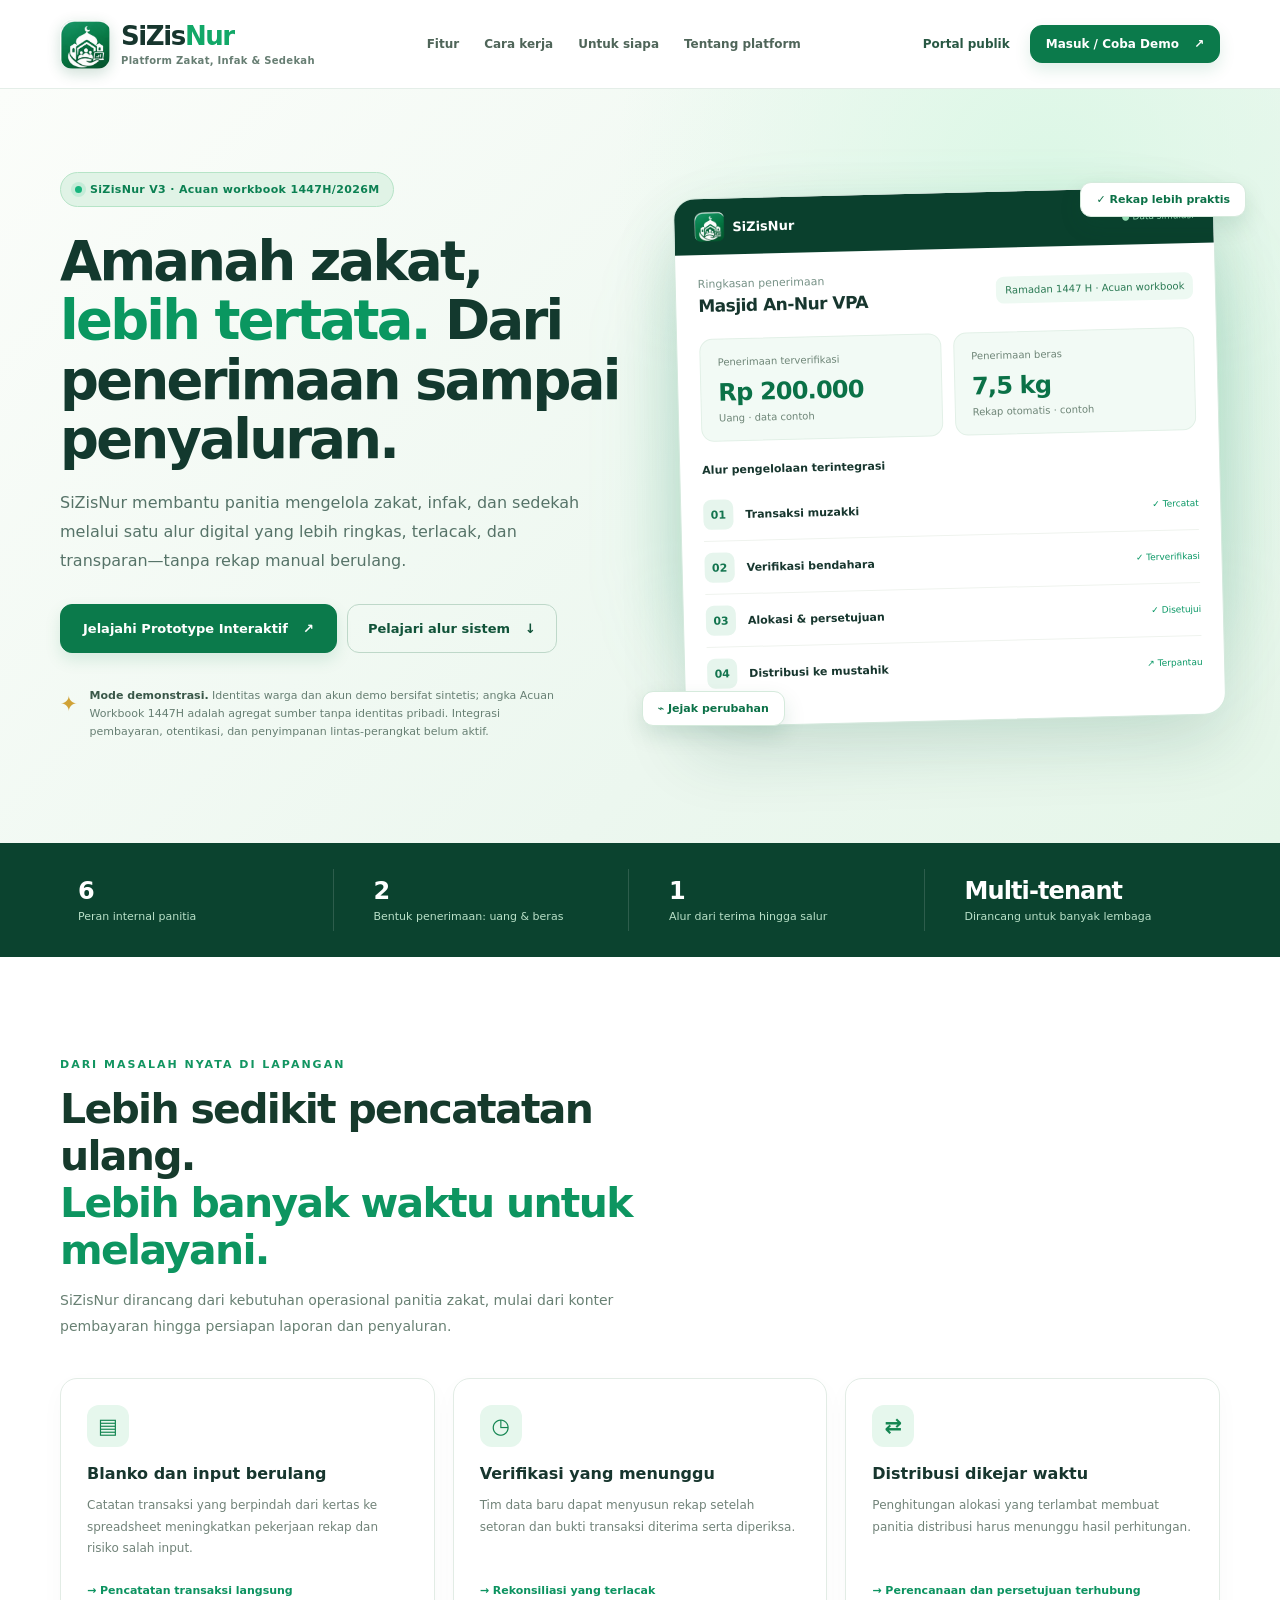
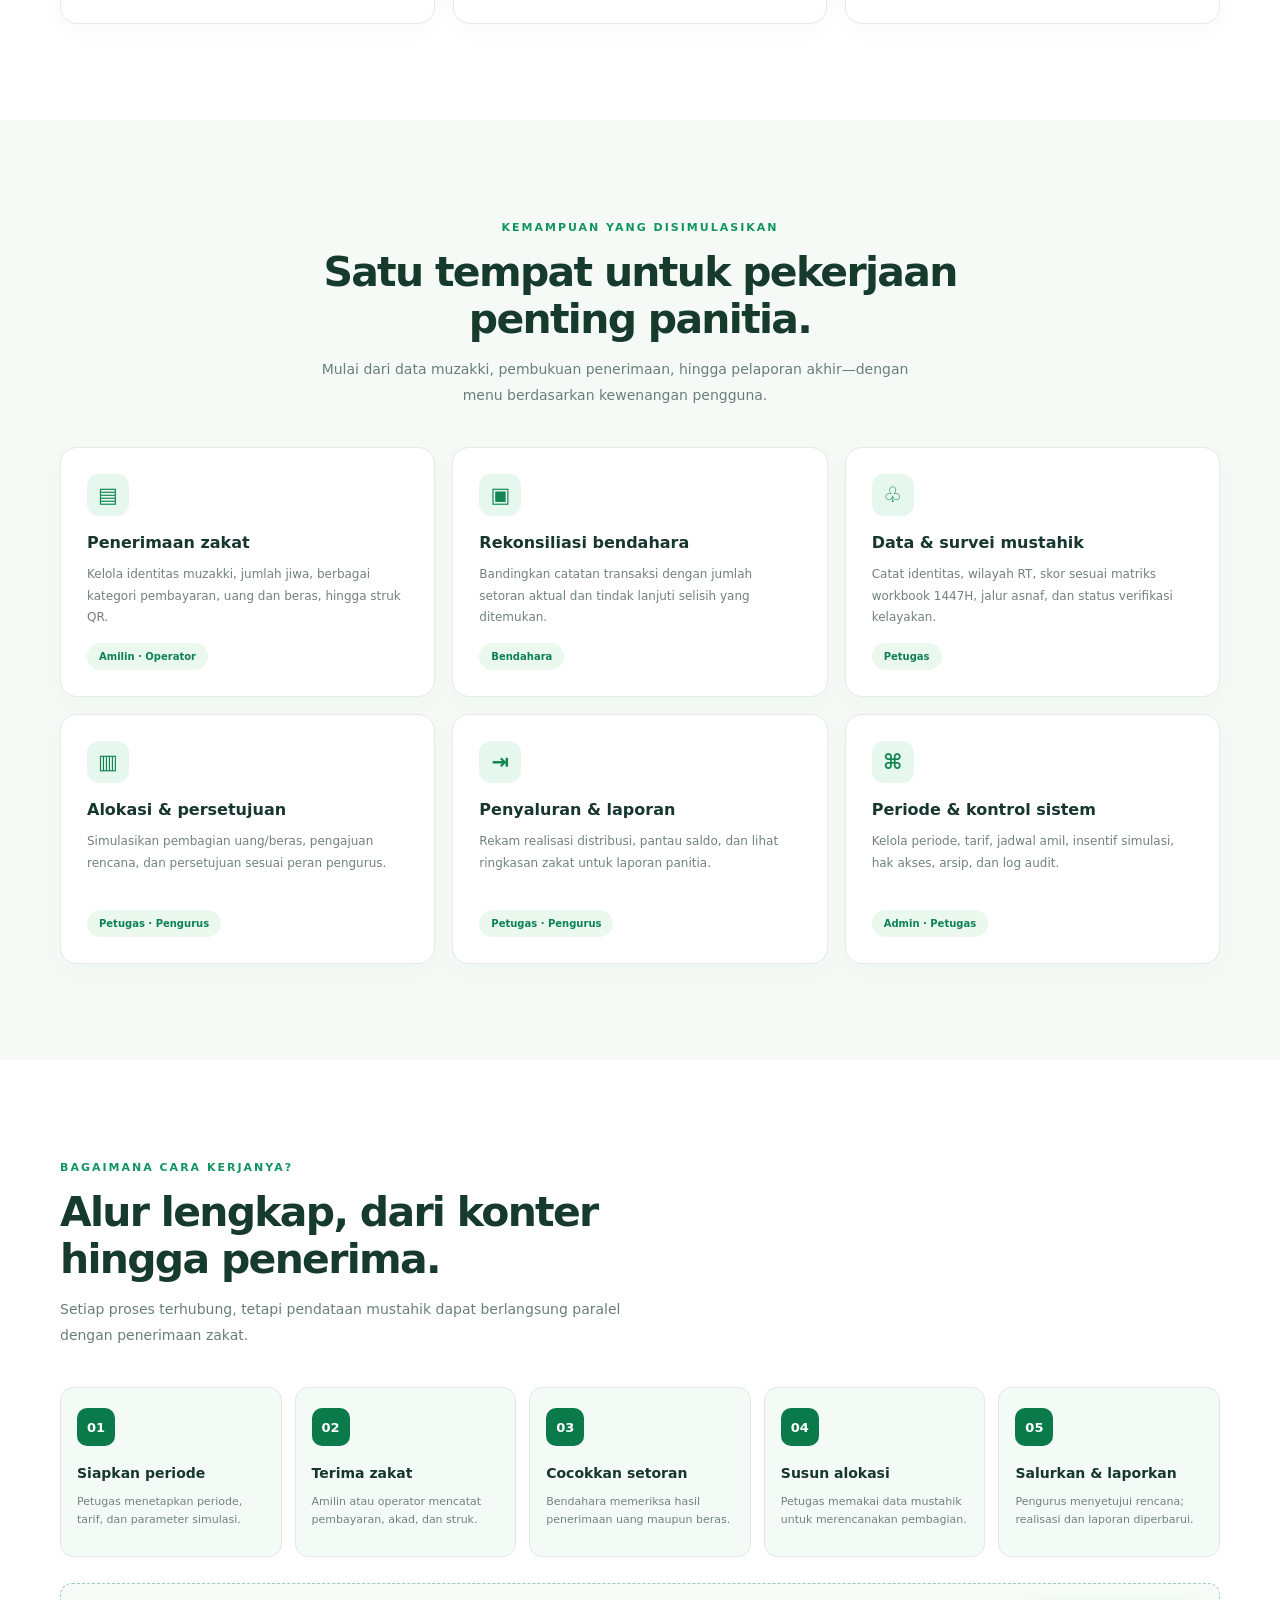
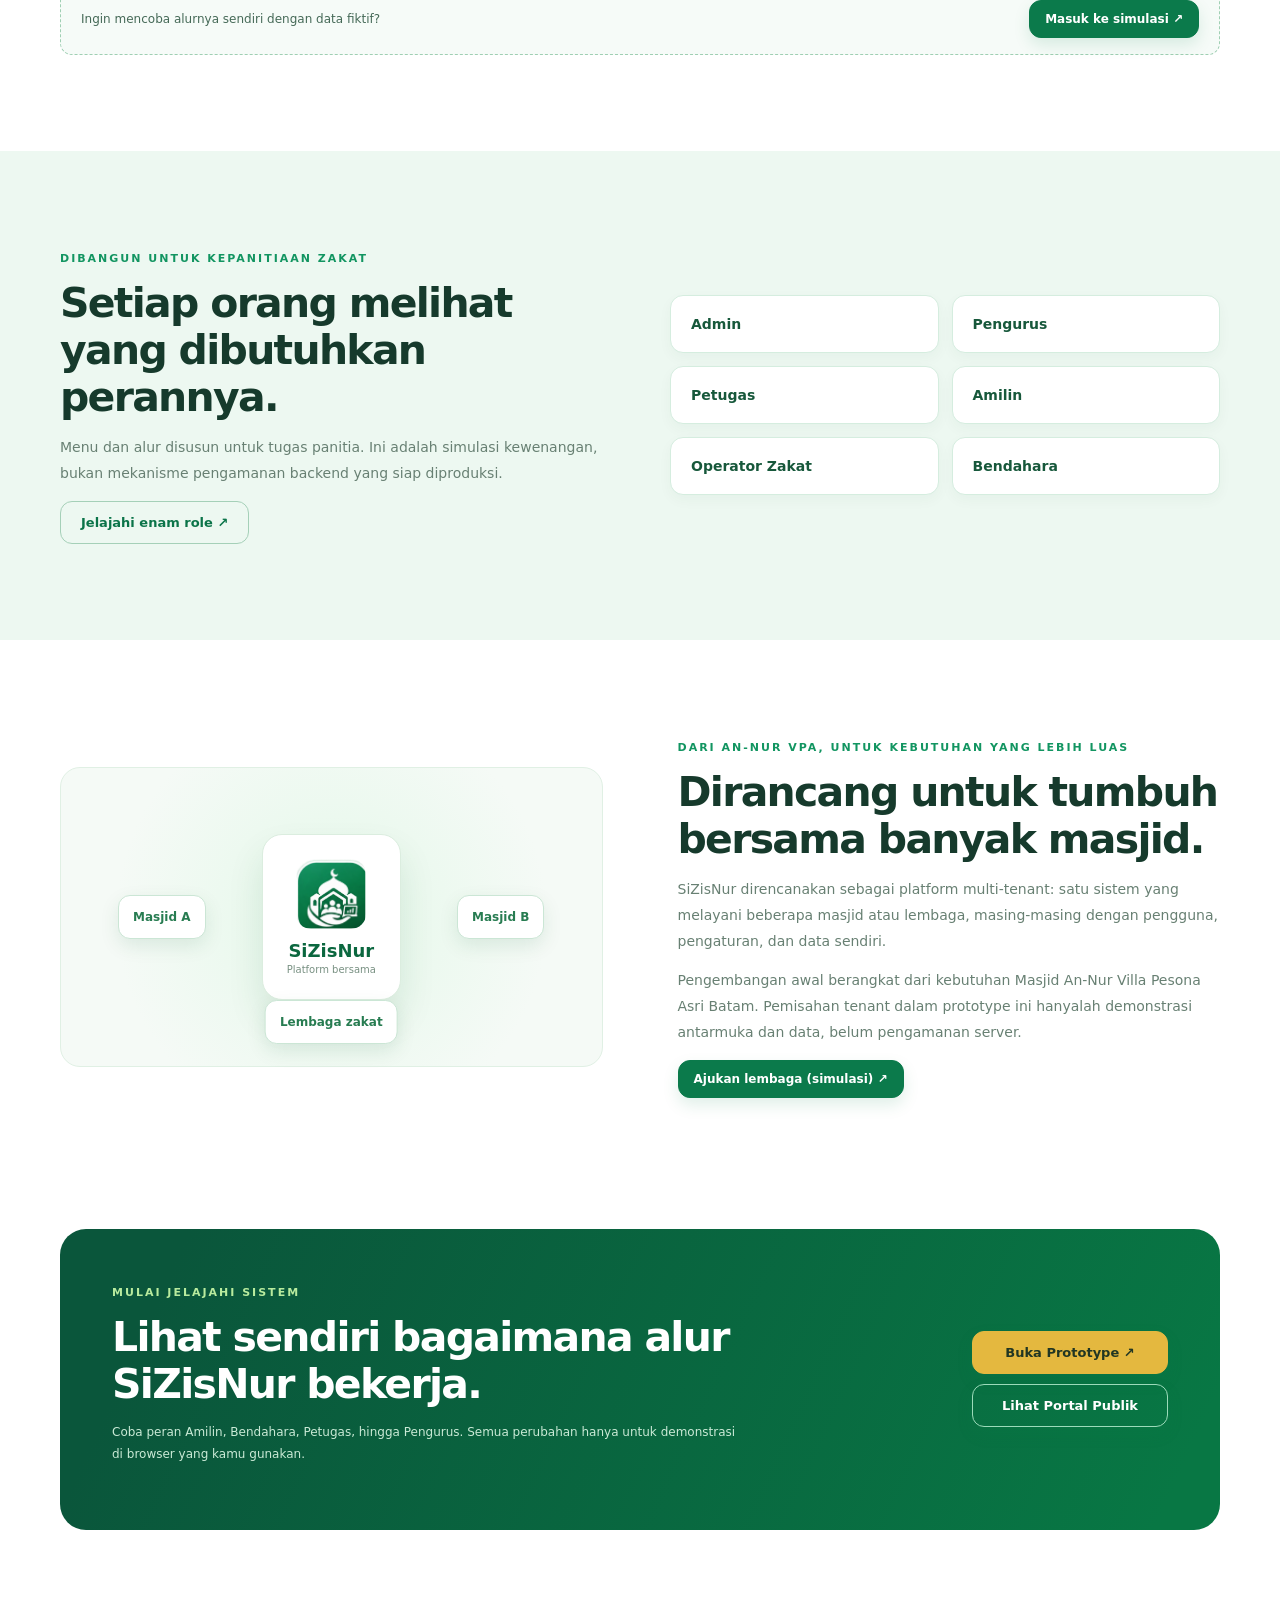
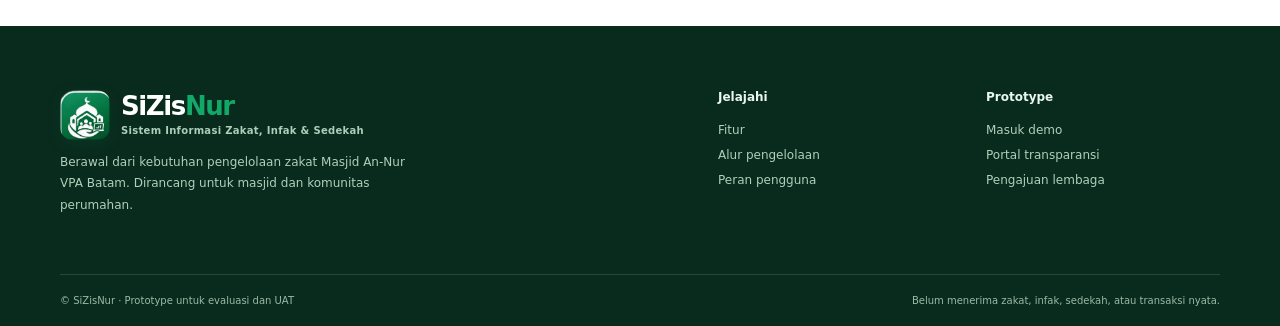
==== index.html @ 492c7a21 "feat: Update to v3" ====
<!doctype html>
<html lang="id">
<head>
  <meta charset="utf-8">
  <meta name="viewport" content="width=device-width, initial-scale=1">
  <meta name="theme-color" content="#0b7a4b">
  <meta name="description" content="SiZisNur V3 adalah prototype pengelolaan zakat, infak, dan sedekah berbasis workbook 1447H/2026M. Simulasi, bukan layanan produksi.">
  <title>SiZisNur V3 — Platform Pengelolaan Zakat, Infak & Sedekah</title>
  <link rel="icon" href="assets/favicon.png" type="image/png">
  <link rel="stylesheet" href="css/style.css">
</head>
<body>
  <div id="app"></div>
  <div id="toast-host" aria-live="polite"></div>
  <script src="js/qrcode.js"></script>
  <script src="js/app.js"></script>
</body>
</html>
---- css/style.css ----
:root{font-family:Inter,"Segoe UI",system-ui,-apple-system,sans-serif;color:#1a3040;background:#f4f7f8;--main:#0d746b;--main-d:#095951;--main-w:#e7f5f1;--text:#1a3040;--muted:#6c7b88;--line:#dce6e9;--bg:#f4f7f8;--panel:#fff;--soft:#f0f5f6;--danger:#c54347;--warn:#a06a15;--shadow:0 8px 24px rgba(14,55,65,.05)}*{box-sizing:border-box}html{scroll-behavior:smooth}body{margin:0;min-height:100vh}button,input,select,textarea{font:inherit}button{cursor:pointer}button:disabled{cursor:not-allowed;opacity:.44}a{color:var(--main)}:focus-visible{outline:3px solid #4fcac0;outline-offset:2px}.shell{display:grid;grid-template-columns:255px minmax(0,1fr);min-height:100vh}.side{background:#0b2932;color:#d7e4e5;padding:22px 14px;position:sticky;top:0;height:100vh;display:flex;flex-direction:column;overflow:auto}.brand{display:flex;gap:12px;align-items:center;padding:5px 12px 24px}.brand-mark{background:#15a191;color:#fff;border-radius:14px;font-weight:800;font-size:20px;padding:11px}.brand b{display:block;letter-spacing:.3px;color:#fff;font-size:18px}.brand small{color:#a5c5c4;font-size:11px}.menu-label{font-size:10px;text-transform:uppercase;letter-spacing:1.4px;color:#759ba0;margin:14px 12px 6px}.nav-btn{display:flex;gap:12px;align-items:center;border:0;background:transparent;color:#b9ced0;width:100%;text-align:left;padding:10px 12px;border-radius:10px;font-size:13px}.nav-btn:hover,.nav-btn.active{background:#154850;color:#fff}.nav-btn.active{box-shadow:inset 3px 0 #40c5ab}.nav-btn .ic{font-size:17px;width:22px;text-align:center}.side-foot{margin-top:auto;border-top:1px solid #31515a;padding:16px 12px 3px;color:#9eb5ba;font-size:11px;line-height:1.6}.workspace{min-width:0}.topbar{background:var(--panel);border-bottom:1px solid var(--line);min-height:71px;display:flex;align-items:center;justify-content:space-between;gap:12px;padding:12px 30px;position:sticky;top:0;z-index:10}.crumb{color:var(--muted);font-size:12px}.topbar h1{margin:2px 0 0;font-size:19px;color:var(--text)}.top-actions{display:flex;align-items:center;gap:10px;flex-wrap:wrap}.userpill{border:1px solid var(--line);border-radius:30px;padding:6px 12px;background:var(--soft);font-size:12px;display:flex;gap:8px;align-items:center}.avatar{display:inline-grid;place-items:center;background:var(--main-w);color:var(--main);font-weight:800;border-radius:50%;width:29px;height:29px}.content{padding:30px;max-width:1550px;margin:auto}.page-head{display:flex;justify-content:space-between;align-items:flex-start;gap:16px;margin-bottom:22px;flex-wrap:wrap}.page-head h2{margin:0;font-size:25px;letter-spacing:-.5px}.page-head p{margin:6px 0 0;color:var(--muted);font-size:13px;max-width:760px;line-height:1.6}.actions{display:flex;gap:8px;align-items:center;flex-wrap:wrap}.btn{border:1px solid var(--line);border-radius:9px;background:var(--panel);color:var(--text);padding:9px 13px;font-size:12px;font-weight:700;display:inline-flex;align-items:center;gap:7px;justify-content:center;min-height:36px}.btn:hover{border-color:#55b6aa}.btn.primary{background:var(--main);border-color:var(--main);color:white}.btn.primary:hover{background:var(--main-d)}.btn.danger{color:var(--danger);border-color:#f1c5c5}.btn.ghost{background:transparent}.btn.sm{padding:6px 10px;min-height:29px;font-size:11px}.card{background:var(--panel);border:1px solid var(--line);border-radius:15px;padding:20px;box-shadow:var(--shadow);min-width:0}.cards{display:grid;grid-template-columns:repeat(4,minmax(0,1fr));gap:15px;margin-bottom:18px}.stat{padding:19px}.stat .top{display:flex;justify-content:space-between;color:var(--muted);font-size:12px;gap:10px}.stat strong{display:block;font-size:24px;letter-spacing:-.9px;margin:14px 0 5px}.stat small{color:var(--muted);font-size:11px}.stat .stat-icon{font-size:23px;background:var(--soft);padding:6px;border-radius:10px}.two-col{display:grid;grid-template-columns:1.25fr .85fr;gap:18px;margin-bottom:18px}.three-col{display:grid;grid-template-columns:repeat(3,minmax(0,1fr));gap:18px}.card h3{font-size:16px;margin:0 0 13px}.card h4{margin:0 0 10px;font-size:13px}.caption,.muted{color:var(--muted)}.caption{font-size:12px;line-height:1.6}.card-top{display:flex;justify-content:space-between;align-items:center;gap:12px;margin-bottom:14px}.card-top h3{margin:0}.tag{display:inline-flex;align-items:center;padding:4px 8px;border-radius:99px;font-size:10px;font-weight:750;white-space:nowrap;background:#e9edf0;color:#52616e}.tag.ok{background:#ddf3e9;color:#19704f}.tag.warn{background:#fff2d9;color:#88600d}.tag.bad{background:#fde9e9;color:#b54349}.tag.info{background:#e5f0ff;color:#306ca5}.table-wrap{overflow-x:auto;border:1px solid var(--line);border-radius:12px}table{width:100%;border-collapse:collapse;text-align:left;font-size:12px}th{background:var(--soft);color:#637581;font-weight:750;white-space:nowrap}th,td{padding:11px 12px;border-bottom:1px solid var(--line);vertical-align:middle}tr:last-child td{border-bottom:0}tr:hover td{background:rgba(29,142,132,.025)}.tiny{font-size:10px;color:var(--muted)}.mono{font-family:ui-monospace,Consolas,monospace}.num{font-variant-numeric:tabular-nums}.right{text-align:right}.grid-form{display:grid;grid-template-columns:repeat(2,minmax(0,1fr));gap:13px}.grid-form.cols3{grid-template-columns:repeat(3,minmax(0,1fr))}.field{display:flex;flex-direction:column;gap:5px;min-width:0}.field label{font-size:11px;color:#526977;font-weight:750}.field input,.field select,.field textarea,.search{width:100%;background:var(--panel);border:1px solid #cfdddf;border-radius:8px;padding:10px 10px;color:var(--text);font-size:12px;min-height:39px}.field textarea{resize:vertical;min-height:65px}.field input:focus,.field select:focus,.field textarea:focus{outline:2px solid #94dad1;border-color:#35aa9b}.field small{font-size:10px;color:var(--muted)}.field.full,.full{grid-column:1/-1}.form-actions{display:flex;justify-content:flex-end;gap:8px;margin-top:16px;flex-wrap:wrap}.alert{border-left:3px solid var(--main);border-radius:7px;background:var(--main-w);padding:11px 13px;font-size:12px;line-height:1.6;margin:10px 0 17px}.alert.warn{background:#fff6e7;border-color:#e4a232}.alert.danger{background:#fff0ef;border-color:#df6968}.alert.light{background:var(--soft);border-color:#90a6af}.mini-list{display:grid;gap:9px}.mini-item{display:flex;justify-content:space-between;gap:12px;align-items:center;border-bottom:1px solid var(--line);padding:10px 0;font-size:12px}.mini-item:last-child{border:0}.progress-track{height:9px;border-radius:20px;background:#d8e6e7;overflow:hidden;margin:8px 0}.progress-fill{height:100%;background:var(--main);border-radius:20px}.bar-row{display:flex;align-items:center;gap:9px;margin:14px 0}.bar-row label{font-size:11px;width:95px;color:var(--muted)}.bar{height:17px;flex:1;background:var(--soft);border-radius:4px;overflow:hidden}.bar i{display:block;background:#19a696;height:100%;border-radius:4px}.bar-row b{min-width:95px;text-align:right;font-size:11px}.chips{display:flex;gap:8px;flex-wrap:wrap}.chip{background:var(--soft);border:1px solid var(--line);padding:7px 10px;border-radius:30px;font-size:11px}.empty{text-align:center;color:var(--muted);padding:32px 14px;font-size:12px}.section-gap{margin-bottom:18px}.auth{min-height:100vh;display:grid;grid-template-columns:1fr 1.05fr;background:#f4f8f8}.auth-art{background:linear-gradient(145deg,#0a3139,#07665f 65%,#15918b);display:flex;justify-content:center;flex-direction:column;padding:clamp(30px,7vw,100px);color:#fff;position:relative;overflow:hidden}.auth-art:after{content:'۞';font-size:500px;position:absolute;bottom:-140px;right:-150px;opacity:.055}.auth-art .eyebrow{text-transform:uppercase;font-size:12px;letter-spacing:2.8px;color:#9adfd3}.auth-art h1{font-size:clamp(34px,4.5vw,65px);line-height:1.12;letter-spacing:-2px;margin:20px 0}.auth-art p{line-height:1.8;color:#cce8e3;font-size:15px;max-width:490px}.auth-art .pill{border:1px solid #6bc1b4;align-self:flex-start;border-radius:30px;padding:8px 15px;font-size:12px;margin-top:20px}.auth-main{display:flex;align-items:center;justify-content:center;padding:34px}.auth-box{max-width:500px;width:100%}.auth-box h2{font-size:28px;margin-bottom:8px}.auth-box>p{color:var(--muted);font-size:13px;line-height:1.65}.demo-roles{display:grid;grid-template-columns:repeat(2,minmax(0,1fr));gap:11px;margin:20px 0}.role-tile{padding:13px;text-align:left;background:white;border:1px solid var(--line);border-radius:11px}.role-tile:hover{border-color:var(--main);background:var(--main-w)}.role-tile b{display:block;font-size:13px}.role-tile small{color:var(--muted);font-size:11px}.tabs{display:flex;border-bottom:1px solid var(--line);gap:6px;margin-bottom:19px;overflow-x:auto}.tab{background:transparent;border:0;border-bottom:3px solid transparent;padding:10px 14px;font-weight:750;font-size:12px;color:var(--muted);white-space:nowrap}.tab.active{color:var(--main);border-color:var(--main)}.modal-backdrop{position:fixed;inset:0;background:#0b222cc7;display:flex;justify-content:center;align-items:center;z-index:50;padding:18px}.modal{background:var(--panel);border-radius:15px;padding:22px;width:100%;max-width:720px;max-height:91vh;overflow:auto;box-shadow:0 28px 80px #0004}.modal.large{max-width:1000px}.modal-head{display:flex;justify-content:space-between;align-items:center;margin-bottom:16px}.modal-head h3{margin:0}.close{border:0;background:var(--soft);border-radius:8px;padding:7px 10px;font-size:17px;color:var(--text)}.receipt{border:1px dashed #a7babc;border-radius:10px;padding:23px;max-width:360px;margin:auto;font-family:ui-monospace,Consolas,monospace;text-align:center;background:#fff;color:#172c36}.receipt h3{font-size:14px;margin:0 0 4px}.receipt p{font-size:10px;margin:4px}.receipt hr{border:0;border-top:1px dashed #8ea4ac;margin:12px 0}.receipt .line{display:flex;justify-content:space-between;gap:10px;text-align:left;margin:8px 0;font-size:11px}.qr-code{width:148px;height:148px;margin:12px auto;display:block;image-rendering:pixelated}.receipt-grid{display:grid;grid-template-columns:1fr 1fr;gap:20px}.mobile-menu{display:none}.notice{position:fixed;bottom:20px;right:20px;z-index:80;background:#152f38;color:#fff;border-radius:11px;padding:13px 18px;box-shadow:0 12px 28px #0003;font-size:12px;max-width:360px}.notice.error{background:#a03d3d}.steps{display:grid;grid-template-columns:repeat(5,1fr);gap:8px;margin:16px 0}.step{font-size:10px;background:var(--soft);border:1px solid var(--line);border-radius:9px;padding:10px 8px;text-align:center}.step strong{font-size:18px;color:var(--main);display:block}.hero{background:linear-gradient(115deg,#0c4f50,#0d8b78);color:white;padding:24px;border-radius:16px;margin-bottom:20px;display:flex;justify-content:space-between;align-items:center;gap:20px}.hero h2{margin:0 0 8px}.hero p{margin:0;color:#d7f2ed;font-size:12px;line-height:1.65}.hero .btn{background:white;color:#125e56;border:0}.kbd{font-family:monospace;font-size:11px;background:var(--soft);padding:3px 6px;border-radius:4px}.line-items{display:grid;gap:8px}.line-row{display:grid;grid-template-columns:1fr 1fr 1fr auto;gap:8px;align-items:end;background:var(--soft);padding:10px;border-radius:9px}.check{display:flex;gap:7px;align-items:center;font-size:12px}.check input{width:auto}.callout-number{font-size:30px;font-weight:850;color:var(--main)}.logo-circle{background:var(--main-w);color:var(--main);border-radius:50%;height:62px;width:62px;display:grid;place-items:center;font-size:26px}.public-top{display:flex;justify-content:space-between;align-items:center;background:var(--panel);padding:14px 35px;border-bottom:1px solid var(--line)}.public-body{max-width:1100px;margin:28px auto;padding:0 20px}.audit-msg{font-size:12px;color:var(--muted);padding:6px 0}.kbd-btn{border:1px solid var(--line);border-radius:7px;font-size:11px;padding:7px;background:transparent}.login-hero-list{margin-top:38px;display:grid;gap:15px;color:#e7f5ef;font-size:13px}.login-hero-list div{display:flex;gap:10px}.app-footer{text-align:center;color:var(--muted);font-size:11px;padding:22px}.status-dot{display:inline-block;height:8px;width:8px;border-radius:50%;background:#1dac7f;margin-right:4px}body.dark{--text:#e4eff0;--muted:#9eb6bc;--line:#344d56;--bg:#0b1f28;--panel:#142d37;--soft:#203943;--main-w:#153f3f;--shadow:0 8px 20px #0002;background:var(--bg);color:var(--text)}body.dark .field input,body.dark .field select,body.dark .field textarea{background:#122a33;color:var(--text);border-color:#44606b}body.dark th{color:#b6cbce}body.dark .receipt{background:white;color:#172c36}body.dark .role-tile{background:var(--panel);color:var(--text)}body.dark .auth{background:var(--bg)}body.dark .hero .btn{color:#125e56}body.dark .side{background:#051821}@media(max-width:1140px){.cards{grid-template-columns:repeat(2,minmax(0,1fr))}.two-col{grid-template-columns:1fr}.three-col{grid-template-columns:1fr 1fr}.topbar{padding:12px 20px}.content{padding:20px}}@media(max-width:760px){.shell{grid-template-columns:1fr}.side{position:fixed;left:0;top:0;bottom:0;width:255px;z-index:30;transform:translateX(-105%);transition:transform .2s}.side.open{transform:translateX(0)}.mobile-menu{display:inline-flex}.topbar{padding:10px 14px}.content{padding:15px}.topbar h1{font-size:15px}.top-actions .userpill{display:none}.cards{grid-template-columns:1fr 1fr;gap:9px}.stat{padding:13px}.stat strong{font-size:19px}.three-col{grid-template-columns:1fr}.grid-form,.grid-form.cols3{grid-template-columns:1fr}.line-row{grid-template-columns:1fr 1fr}.auth{grid-template-columns:1fr}.auth-art{padding:26px;min-height:220px}.auth-art h1{font-size:31px;margin:10px 0}.auth-art p{font-size:12px}.auth-art .login-hero-list{display:none}.auth-main{padding:22px}.receipt-grid{grid-template-columns:1fr}.steps{grid-template-columns:1fr 1fr}.hero{flex-direction:column;align-items:flex-start}.page-head h2{font-size:21px}.modal{padding:16px}}@media(max-width:430px){.cards{grid-template-columns:1fr}.demo-roles{grid-template-columns:1fr 1fr}.top-actions select{max-width:104px}}

/* SiZisNur approved brand and public marketing page (prototype only). */
:root{--main:#0B7A4B;--main-d:#075c38;--main-w:#e6f6ed;--brand-gold:#D4A62A;--brand-mint:#10B981}
.brand{padding-top:12px}.brand-logo{width:40px;height:40px;object-fit:cover;border-radius:11px;box-shadow:0 6px 18px #0004}.brand b{letter-spacing:.05px}.brand small{font-size:10px}.sidebar-home{border:0;border-bottom:1px solid #42686b;padding:0 0 12px;background:transparent;color:#bbf4d9;font-size:12px;text-align:left;cursor:pointer}
.login-brand{display:flex;align-items:center;gap:12px;margin:0 0 28px}.login-brand img{width:58px;height:58px;border-radius:14px;box-shadow:0 9px 28px #0003}.login-brand strong{font-size:29px;letter-spacing:-1px}.login-brand strong span{color:#a2efc8}.login-back{border:0;background:transparent;color:var(--main);font-size:12px;font-weight:750;padding:0;margin-bottom:24px}.login-back:hover{text-decoration:underline}
/* Landing page is isolated from application dashboard styles. */
.landing-page{font-family:Inter,'Segoe UI',system-ui,-apple-system,sans-serif;background:#fff;color:#17362e;--lp:#0B7A4B;--lp-deep:#063c2a;--lp-mint:#10b981;--lp-gold:#D4A62A;--lp-muted:#687e73}
.landing-page *{box-sizing:border-box}.landing-page button{font:inherit;cursor:pointer}.landing-page a{text-decoration:none;color:inherit}.lp-container{width:min(1160px,calc(100% - 48px));margin:0 auto}.lp-nav{position:sticky;top:0;z-index:25;background:rgba(255,255,255,.96);border-bottom:1px solid #e4eee8;backdrop-filter:blur(15px)}.lp-nav-inner{display:flex;align-items:center;justify-content:space-between;min-height:88px;gap:22px}.lp-brand{display:flex;align-items:center;gap:11px;flex-shrink:0;color:#084b33}.lp-brand img{width:50px;height:50px;object-fit:cover;border-radius:13px;box-shadow:0 5px 14px #0c5d3430}.lp-brand>span{font-size:26px;font-weight:850;letter-spacing:-1.4px;line-height:1.15}.lp-brand-accent{color:#12a868}.lp-brand small{display:block;font-size:10px;font-weight:600;letter-spacing:.03em;color:#677e73;margin-top:3px}.lp-menu{display:flex;align-items:center;gap:25px}.lp-menu a{font-size:12px;font-weight:750;color:#4f6559}.lp-menu a:hover{color:var(--lp)}.lp-nav-actions{display:flex;gap:10px;align-items:center}.lp-link-button{border:0;background:transparent;color:#295844;padding:10px;font-size:12px!important;font-weight:750!important;white-space:nowrap}.lp-btn{display:inline-flex;justify-content:center;align-items:center;gap:15px;background:var(--lp);color:#fff!important;font-size:13px!important;font-weight:800!important;border:1px solid var(--lp);padding:13px 20px;border-radius:12px;white-space:nowrap;box-shadow:0 7px 16px #087c4820;transition:transform .15s,box-shadow .15s}.lp-btn:hover{transform:translateY(-2px);box-shadow:0 10px 20px #087c4840}.lp-btn-small{padding:11px 15px;font-size:12px!important}.lp-btn-large{padding:16px 22px;font-size:13px!important}.lp-btn-outline{background:transparent!important;color:#115339!important;border-color:#bed8c9!important;box-shadow:none}.lp-btn-outline-dark{background:transparent!important;color:#0b7449!important;border-color:#a5d0b8!important;box-shadow:none}.lp-hero{padding:81px 0 100px;background:radial-gradient(circle at 82% 12%,#dcf7e6 0,transparent 35%),linear-gradient(135deg,#fbfdfa 0%,#ecf7ef 65%,#e5f6e9 100%);overflow:hidden}.lp-hero-grid{display:grid;grid-template-columns:minmax(0,1.02fr) minmax(0,.98fr);align-items:center;gap:55px}.lp-eyebrow{font-size:11px;letter-spacing:.03em;font-weight:850;color:#0b8052;background:#e0f3e6;border:1px solid #b6e4c7;border-radius:30px;padding:10px 14px;display:inline-flex;gap:8px;align-items:center}.lp-live-dot{width:7px;height:7px;border-radius:50%;background:#16b57d;box-shadow:0 0 0 4px #10b98122}.lp-hero-copy h1{font-size:clamp(38px,4.25vw,62px);line-height:1.09;letter-spacing:-2.7px;font-weight:860;margin:25px 0 20px;max-width:635px;color:#13392e}.lp-hero-copy h1 span{color:#0a9760}.lp-hero-copy>p{font-size:16px;line-height:1.8;max-width:530px;color:#567368}.lp-hero-buttons{display:flex;gap:10px;flex-wrap:wrap;margin:28px 0 34px}.lp-demo-note{display:flex;gap:12px;align-items:flex-start;max-width:515px;color:#677f73;font-size:11px;line-height:1.65}.lp-demo-note>span{font-size:21px;color:#d0a236}.lp-demo-note p{margin:0}.lp-demo-note strong{color:#395748}.lp-product-visual{position:relative;padding:22px 0}.lp-visual-glow{position:absolute;inset:12% 0;background:#34ba8040;border-radius:100px;filter:blur(42px)}.lp-screen{position:relative;background:#fff;border:1px solid #d4e9dd;border-radius:22px;box-shadow:0 28px 65px #0d513723;overflow:hidden;transform:rotate(-1.4deg)}.lp-screen-head{display:flex;align-items:center;justify-content:space-between;background:#0a402d;padding:13px 20px;color:white}.lp-screen-brand{display:flex;align-items:center;gap:8px;font-size:13px}.lp-screen-brand img{height:30px;width:30px;border-radius:7px}.lp-screen-indicator{font-size:9px;color:#a3ebc0}.lp-screen-toolbar{display:flex;align-items:center;justify-content:space-between;gap:15px;padding:23px 22px}.lp-screen-toolbar>span:first-child{display:flex;flex-direction:column;gap:5px}.lp-screen-toolbar small{font-size:11px;color:#779287}.lp-screen-toolbar strong{font-size:17px;letter-spacing:-.5px}.lp-screen-period{font-size:10px;background:#edf9f2;color:#2a7953;padding:8px 9px;border-radius:8px}.lp-screen-stats{display:grid;grid-template-columns:1fr 1fr;gap:12px;padding:0 22px}.lp-screen-stats>div{border-radius:13px;background:#f2faf5;padding:17px;border:1px solid #e2f0e7}.lp-screen-stats small,.lp-screen-stats span{display:block;font-size:10px;color:#6e8577}.lp-screen-stats strong{display:block;font-size:24px;letter-spacing:-.8px;margin:11px 0 6px;color:#0b7147}.lp-screen-flow{padding:20px 22px 26px}.lp-screen-flow>p{font-weight:800;font-size:11px;margin:2px 0 12px}.lp-screen-step{display:flex;align-items:center;gap:12px;padding:11px 0;border-bottom:1px solid #eff3ee;font-size:11px}.lp-screen-step:last-child{border:0}.lp-screen-num{display:grid;place-items:center;background:#e6f5ed;color:#13754f;border-radius:8px;width:30px;height:30px;font-weight:800}.lp-screen-step b{flex:1;font-weight:700}.lp-screen-step em{font-size:9px;font-style:normal;color:#0b9866}.lp-float{position:absolute;z-index:2;background:#fff;border:1px solid #d5eadc;padding:10px 15px;border-radius:11px;box-shadow:0 9px 21px #0b543a20;font-size:11px;color:#0b7147;font-weight:800}.lp-float-one{top:12px;right:-26px}.lp-float-two{bottom:17px;left:-37px}.lp-value-strip{background:#0b432f;color:#fff;padding:26px 0}.lp-value-grid{display:grid;grid-template-columns:repeat(4,1fr);gap:22px}.lp-value-grid>div{display:flex;flex-direction:column;gap:5px;border-right:1px solid #ffffff24;padding:8px 18px}.lp-value-grid>div:last-child{border:0}.lp-value-grid b{font-size:24px;letter-spacing:-.9px}.lp-value-grid span{color:#b9e0c8;font-size:11px}.lp-section{padding:96px 0;scroll-margin-top:92px}.lp-section-intro{max-width:660px;margin-bottom:38px}.lp-section-kicker{font-size:11px;color:#129561;text-transform:uppercase;letter-spacing:2px;font-weight:850}.lp-section-intro h2,.lp-audience h2,.lp-platform h2,.lp-cta-card h2{font-size:clamp(30px,3.2vw,42px);line-height:1.15;letter-spacing:-1.7px;margin:14px 0;color:#163a2c}.lp-section-intro h2 span{color:#0d9560}.lp-section-intro p,.lp-audience p,.lp-platform p{font-size:14px;line-height:1.85;color:#688073;max-width:610px}.lp-center{text-align:center;margin-left:auto;margin-right:auto}.lp-problem{background:#fff}.lp-problem-grid{display:grid;grid-template-columns:repeat(3,minmax(0,1fr));gap:18px}.lp-problem-card,.lp-feature-card{border:1px solid #e2ece5;background:#fff;border-radius:17px;padding:26px;box-shadow:0 8px 24px #12452807}.lp-problem-card h3,.lp-feature-card h3{font-size:16px;margin:17px 0 9px}.lp-problem-card p,.lp-feature-card p{font-size:12px;color:#718379;line-height:1.8;min-height:67px}.lp-problem-card strong{display:block;color:#0c9360;font-size:11px;margin-top:22px}.lp-feature-icon{display:inline-grid;place-items:center;width:42px;height:42px;border-radius:12px;background:#e6f7ed;color:#138551;font-size:21px;font-weight:800}.lp-features{background:#f5faf6}.lp-features-grid{display:grid;grid-template-columns:repeat(3,minmax(0,1fr));gap:17px}.lp-feature-card small{font-size:10px;font-weight:750;color:#0d8154;display:inline-block;padding:8px 12px;border-radius:20px;background:#eaf8ee}.lp-steps{background:#fff}.lp-steps-grid{display:grid;grid-template-columns:repeat(5,minmax(0,1fr));gap:13px}.lp-step{padding:20px 16px 15px;border-radius:13px;background:#f4faf6;border:1px solid #dfebe2;position:relative}.lp-step>span{display:grid;place-items:center;border-radius:10px;background:#0b7a4b;color:#fff;height:38px;width:38px;font-weight:850;font-size:13px}.lp-step h3{font-size:14px;line-height:1.3;margin:18px 0 8px}.lp-step p{font-size:11px;color:#708478;line-height:1.65}.lp-step-cta{margin-top:26px;border:1px dashed #9fcfb3;border-radius:12px;background:#f6fbf8;padding:16px 20px;display:flex;justify-content:space-between;align-items:center;gap:14px;font-size:12px;color:#456957}.lp-audience{background:#edf8f1}.lp-audience-wrap{display:grid;grid-template-columns:1fr 1fr;gap:60px;align-items:center}.lp-roles-grid{display:grid;grid-template-columns:1fr 1fr;gap:13px}.lp-roles-grid span{padding:20px;background:#fff;border:1px solid #d5eddf;border-radius:13px;font-size:14px;font-weight:800;color:#17583b;box-shadow:0 5px 14px #03512f0a}.lp-platform-wrap{display:grid;grid-template-columns:1fr 1fr;gap:75px;align-items:center}.lp-platform-art{min-height:300px;background:radial-gradient(circle at center,#e4f8e9,#f5faf6 70%);border:1px solid #e0f0e4;border-radius:20px;display:flex;align-items:center;justify-content:space-around;flex-wrap:wrap;gap:10px;padding:34px;position:relative}.lp-platform-core{display:flex;flex-direction:column;align-items:center;justify-content:center;background:white;padding:24px;border-radius:20px;box-shadow:0 20px 36px #0d57321b;border:1px solid #dbeddf}.lp-platform-core img{width:70px;height:70px;border-radius:15px}.lp-platform-core strong{font-size:18px;color:#0b673f;margin:11px 0 3px}.lp-platform-core small{font-size:10px;color:#789082}.lp-platform-chip{padding:14px;border:1px solid #cbe6d5;background:#fff;border-radius:12px;font-size:12px;font-weight:750;color:#277c51;box-shadow:0 7px 19px #0c57301a}.lp-platform-chip-bottom{position:absolute;bottom:22px;left:50%;transform:translateX(-50%)}.lp-cta-section{padding-top:35px}.lp-cta-card{border-radius:26px;background:linear-gradient(115deg,#0a563b 10%,#087744 95%);color:#fff;padding:52px;display:flex;align-items:center;justify-content:space-between;gap:28px}.lp-cta-card>div:first-child{max-width:630px}.lp-cta-card h2{color:#fff}.lp-cta-card p{font-size:12px;line-height:1.8;color:#caead6}.lp-cta-card .lp-section-kicker{color:#b9eb9e}.lp-cta-actions{display:flex;flex-direction:column;gap:10px;min-width:196px}.lp-btn-gold{background:#e4b83f!important;color:#213623!important;border-color:#e4b83f!important}.lp-btn-white-outline{background:transparent!important;border-color:#9cdbba!important;color:white!important}.lp-footer{background:#092b1e;color:#e9f7ee;padding:64px 0 20px}.lp-footer-layout{display:grid;grid-template-columns:2.3fr .8fr .9fr;gap:60px;padding-bottom:46px}.lp-brand-footer{color:#fff}.lp-brand-footer small{color:#abcfba}.lp-footer-brand p{font-size:12px;line-height:1.8;color:#b1cfba;max-width:360px}.lp-footer-links{display:flex;flex-direction:column;align-items:flex-start;gap:11px}.lp-footer-links strong{font-size:12px;margin-bottom:8px}.lp-footer-links a,.lp-footer-links button{background:none;border:0;padding:0;color:#b1cfba;font-size:12px;text-align:left}.lp-footer-links a:hover,.lp-footer-links button:hover{color:#fff}.lp-footer-bottom{border-top:1px solid #ffffff20;padding-top:20px;display:flex;justify-content:space-between;gap:10px;flex-wrap:wrap;font-size:10px;color:#9bb9a7}body.dark .landing-page{background:#fff;color:#17362e}body.dark .landing-page .lp-hero,body.dark .landing-page .lp-problem,body.dark .landing-page .lp-steps,body.dark .landing-page .lp-platform{color:#17362e}
@media(max-width:1020px){.lp-menu{gap:12px}.lp-hero-grid{gap:30px}.lp-nav-actions{gap:4px}.lp-screen-stats strong{font-size:19px}.lp-features-grid{grid-template-columns:repeat(2,1fr)}.lp-steps-grid{grid-template-columns:repeat(3,1fr)}}
@media(max-width:780px){.lp-container{width:min(100% - 32px,640px)}.lp-nav-inner{min-height:70px}.lp-brand img{width:40px;height:40px}.lp-brand>span{font-size:22px}.lp-brand small{font-size:8px}.lp-menu{display:none}.lp-nav-actions .lp-link-button{display:none}.lp-hero{padding:57px 0 65px}.lp-hero-grid{grid-template-columns:1fr;gap:35px}.lp-hero-copy h1{letter-spacing:-1.5px}.lp-product-visual{max-width:560px;width:100%;margin:auto}.lp-float-one{right:0}.lp-float-two{left:0}.lp-value-grid{grid-template-columns:1fr 1fr;gap:13px}.lp-value-grid>div{border:0}.lp-section{padding:65px 0;scroll-margin-top:70px}.lp-problem-grid,.lp-features-grid{grid-template-columns:1fr 1fr}.lp-steps-grid{grid-template-columns:1fr 1fr}.lp-audience-wrap,.lp-platform-wrap{grid-template-columns:1fr;gap:32px}.lp-platform-art{order:2}.lp-cta-card{padding:32px;flex-direction:column;align-items:stretch}.lp-cta-actions{flex-direction:row;flex-wrap:wrap}.lp-footer-layout{grid-template-columns:1fr 1fr;gap:35px}.lp-footer-brand{grid-column:1/-1}}
@media(max-width:520px){.lp-brand small{max-width:145px;white-space:nowrap;overflow:hidden;text-overflow:ellipsis}.lp-nav-actions .lp-btn{font-size:10px!important;padding:9px 10px;gap:3px}.lp-nav-inner{gap:8px}.lp-brand{gap:8px}.lp-brand>span{font-size:19px}.lp-hero-copy h1{font-size:39px}.lp-hero-copy>p{font-size:14px}.lp-eyebrow{font-size:9px}.lp-hero-buttons{flex-direction:column;align-items:stretch}.lp-btn-large,.lp-btn-outline{width:100%}.lp-screen-toolbar{padding:17px 13px}.lp-screen-stats{padding:0 13px;gap:8px}.lp-screen-stats>div{padding:11px}.lp-screen-stats strong{font-size:17px}.lp-screen-flow{padding:13px}.lp-screen-indicator{font-size:8px}.lp-screen-period{font-size:8px}.lp-value-grid>div{padding:9px 0}.lp-value-grid b{font-size:21px}.lp-value-grid span{font-size:10px}.lp-problem-grid,.lp-features-grid,.lp-steps-grid{grid-template-columns:1fr}.lp-problem-card p,.lp-feature-card p{min-height:0}.lp-roles-grid span{padding:13px;font-size:12px}.lp-step-cta{flex-direction:column;align-items:stretch}.lp-cta-actions{flex-direction:column}.lp-footer-layout{grid-template-columns:1fr}.lp-footer-brand{grid-column:auto}.lp-footer-bottom{flex-direction:column}}

.public-brand{display:flex;align-items:center;gap:10px;min-width:0}.public-brand img{height:38px;width:38px;border-radius:10px;object-fit:cover}.public-brand b{font-size:14px;color:var(--main)}@media(max-width:600px){.public-top{padding:13px 15px;gap:10px;flex-wrap:wrap}.public-brand b{font-size:13px}.public-top .actions{width:100%}}
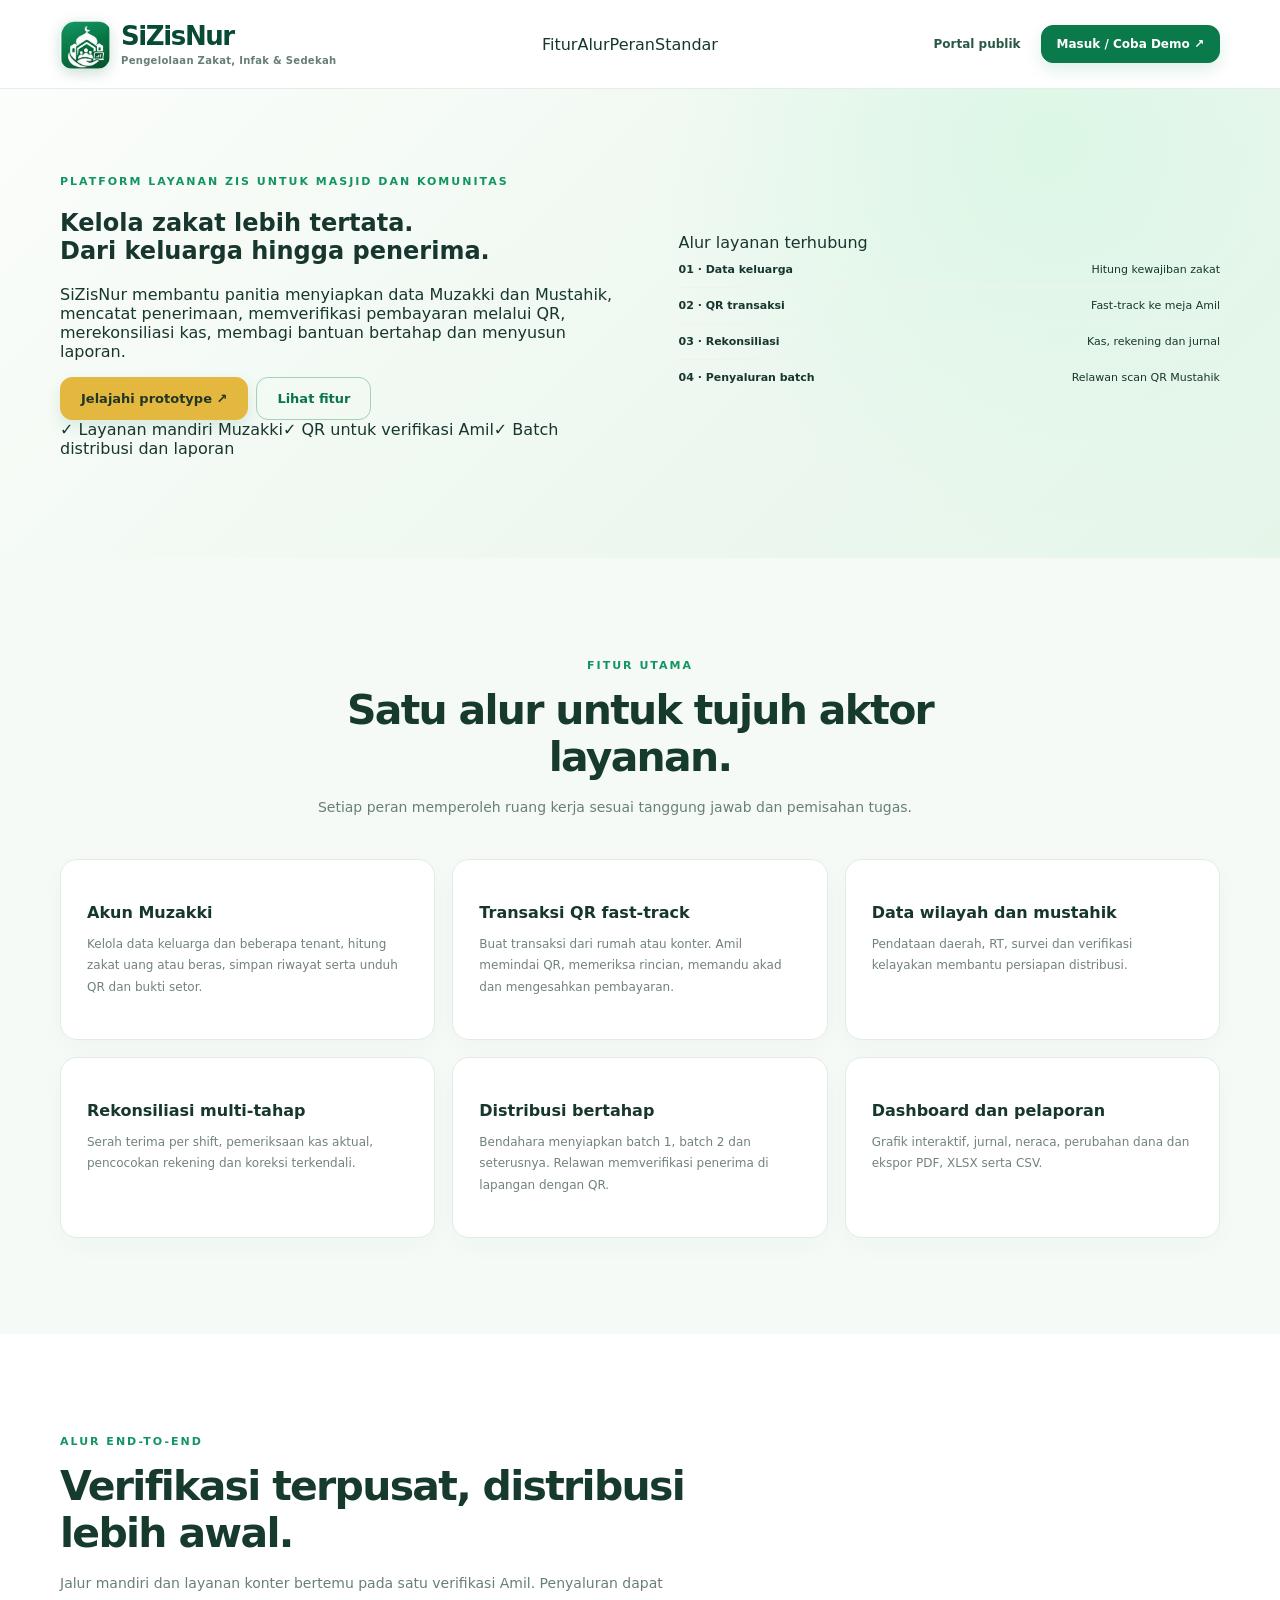
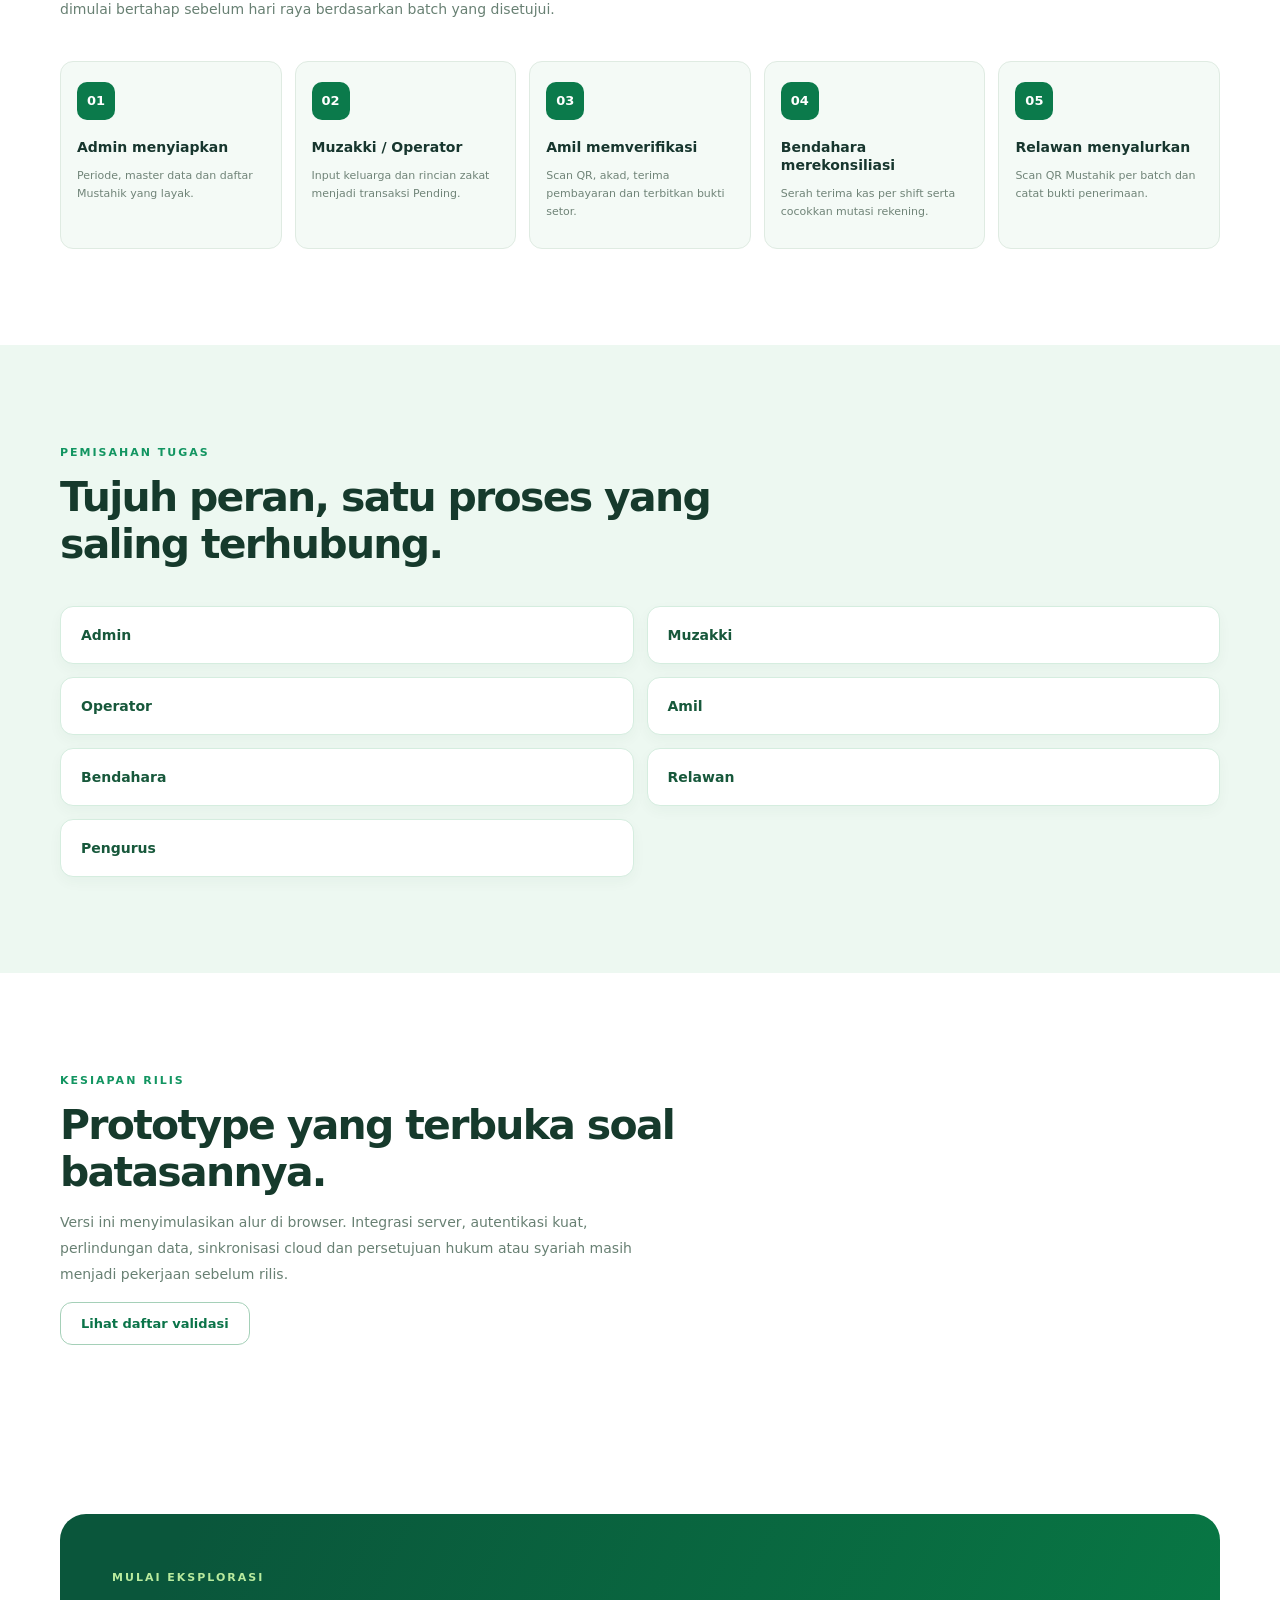
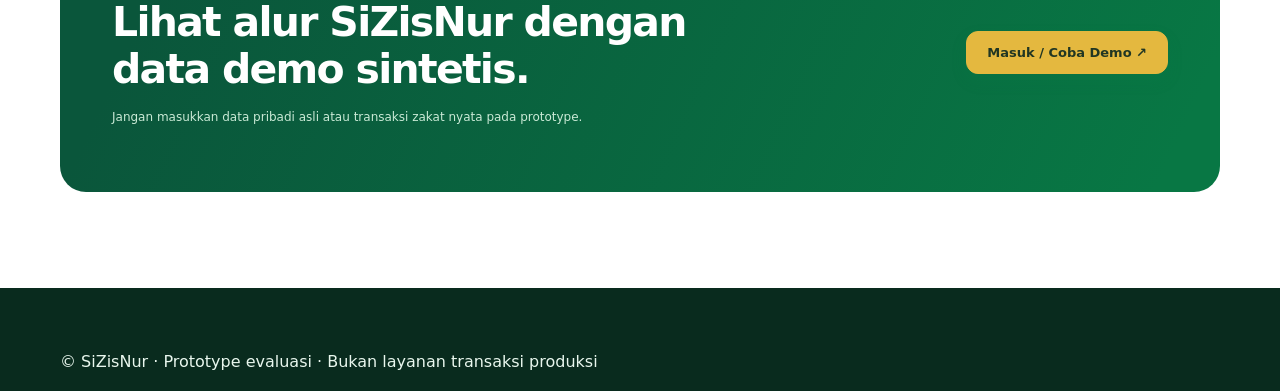
==== commit e9588c3a: "feat!: break changes to V5" ====
--- a/index.html
+++ b/index.html
@@ -4,8 +4,9 @@
   <meta charset="utf-8">
   <meta name="viewport" content="width=device-width, initial-scale=1">
   <meta name="theme-color" content="#0b7a4b">
-  <meta name="description" content="SiZisNur V3 adalah prototype pengelolaan zakat, infak, dan sedekah berbasis workbook 1447H/2026M. Simulasi, bukan layanan produksi.">
-  <title>SiZisNur V3 — Platform Pengelolaan Zakat, Infak & Sedekah</title>
+  <meta name="description" content="SiZisNur Prototype revisi tujuh aktor untuk pengelolaan ZIS, verifikasi QR, rekonsiliasi dan distribusi. Simulasi lokal, bukan layanan produksi.">
+  <title>SiZisNur — Prototype Revisi 7 Aktor</title>
+  <link rel="manifest" href="manifest.webmanifest">
   <link rel="icon" href="assets/favicon.png" type="image/png">
   <link rel="stylesheet" href="css/style.css">
 </head>
@@ -14,5 +15,6 @@
   <div id="toast-host" aria-live="polite"></div>
   <script src="js/qrcode.js"></script>
   <script src="js/app.js"></script>
+  <script src="js/revision-v5.js"></script>
 </body>
 </html>
--- a/css/style.css
+++ b/css/style.css
@@ -12,3 +12,20 @@
 @media(max-width:520px){.lp-brand small{max-width:145px;white-space:nowrap;overflow:hidden;text-overflow:ellipsis}.lp-nav-actions .lp-btn{font-size:10px!important;padding:9px 10px;gap:3px}.lp-nav-inner{gap:8px}.lp-brand{gap:8px}.lp-brand>span{font-size:19px}.lp-hero-copy h1{font-size:39px}.lp-hero-copy>p{font-size:14px}.lp-eyebrow{font-size:9px}.lp-hero-buttons{flex-direction:column;align-items:stretch}.lp-btn-large,.lp-btn-outline{width:100%}.lp-screen-toolbar{padding:17px 13px}.lp-screen-stats{padding:0 13px;gap:8px}.lp-screen-stats>div{padding:11px}.lp-screen-stats strong{font-size:17px}.lp-screen-flow{padding:13px}.lp-screen-indicator{font-size:8px}.lp-screen-period{font-size:8px}.lp-value-grid>div{padding:9px 0}.lp-value-grid b{font-size:21px}.lp-value-grid span{font-size:10px}.lp-problem-grid,.lp-features-grid,.lp-steps-grid{grid-template-columns:1fr}.lp-problem-card p,.lp-feature-card p{min-height:0}.lp-roles-grid span{padding:13px;font-size:12px}.lp-step-cta{flex-direction:column;align-items:stretch}.lp-cta-actions{flex-direction:column}.lp-footer-layout{grid-template-columns:1fr}.lp-footer-brand{grid-column:auto}.lp-footer-bottom{flex-direction:column}}
 
 .public-brand{display:flex;align-items:center;gap:10px;min-width:0}.public-brand img{height:38px;width:38px;border-radius:10px;object-fit:cover}.public-brand b{font-size:14px;color:var(--main)}@media(max-width:600px){.public-top{padding:13px 15px;gap:10px;flex-wrap:wrap}.public-brand b{font-size:13px}.public-top .actions{width:100%}}
+
+
+/* Revisi actor V5 */
+.offline-state{display:inline-flex;align-items:center;gap:6px;border:1px solid var(--line);border-radius:99px;padding:6px 10px;background:var(--soft);font-size:10px;color:var(--muted)}
+.shift-status{display:flex;align-items:center;justify-content:space-between;gap:16px;margin-bottom:16px}
+.scanner-card{margin-bottom:16px;border-color:#b9ddd2;background:linear-gradient(135deg,#fff 0%,#f2faf7 100%)}
+.scan-inline{display:flex;gap:8px;align-items:center;flex-wrap:wrap}.scan-inline input{flex:1;min-width:180px}
+.camera-preview{display:block;width:100%;max-width:520px;max-height:330px;background:#102a28;border-radius:12px;margin-top:13px;object-fit:cover}
+.receipt-preview{max-width:560px;margin:0 auto 16px;padding:22px;border:1px dashed #a9c8ba;border-radius:14px;background:#fff;color:#203a31}
+.receipt-brand{text-align:center;padding-bottom:16px;border-bottom:1px dashed #bbd2c7}.receipt-brand b,.receipt-brand small{display:block}.receipt-brand b{font-size:20px}.receipt-brand small{font-size:10px;letter-spacing:1px;color:#668477;margin-top:5px}
+.receipt-data{display:grid;grid-template-columns:1fr 1fr;gap:11px;padding:16px 0}.receipt-data>div{display:flex;flex-direction:column;gap:3px;min-width:0}.receipt-data span{font-size:10px;color:#74877f}.receipt-data b{font-size:12px;overflow-wrap:anywhere}.receipt-qr{text-align:center;margin:10px auto}.receipt-qr svg{width:170px;height:170px;max-width:100%}.receipt-token{font-size:9px;text-align:center;overflow-wrap:anywhere}.receipt-thanks{font-size:11px;line-height:1.7;text-align:center;color:#526b60;margin:14px 0}
+.guide-flow{display:flex;flex-direction:column;align-items:stretch;max-width:760px;margin:auto}.guide-step{display:flex;align-items:center;gap:13px;padding:12px 15px;border:1px solid var(--line);border-radius:11px;background:var(--soft)}.guide-step span{display:grid;place-items:center;flex:0 0 32px;height:32px;border-radius:9px;background:var(--main);color:white;font-size:11px;font-weight:800}.guide-step b{font-size:12px;line-height:1.5}.guide-arrow{text-align:center;color:var(--main);padding:3px;font-weight:800}
+.volunteer-screen{max-width:850px;margin:0 auto}.volunteer-head{display:flex;justify-content:space-between;align-items:flex-start;gap:12px;margin-bottom:18px}.volunteer-head h2{margin:5px 0;font-size:25px}.volunteer-head p{margin:0;color:var(--muted);font-size:12px;line-height:1.6}.volunteer-scan{border-color:#a8d8c2;background:linear-gradient(145deg,#f2fcf6,#fff);margin-bottom:16px}.volunteer-scan label{display:block;font-size:12px;font-weight:750;margin:10px 0 6px}.volunteer-scan select,.volunteer-scan input{width:100%;min-height:42px;border:1px solid var(--line);border-radius:9px;padding:9px 12px;background:#fff}.volunteer-recipient{display:flex;justify-content:space-between;align-items:center;gap:12px;padding:12px 0;border-bottom:1px solid var(--line)}.volunteer-recipient:last-child{border-bottom:0}.volunteer-recipient b,.volunteer-recipient small{display:block}.volunteer-recipient b{font-size:12px}.volunteer-recipient small{font-size:10px;color:var(--muted);margin-top:4px}.batch-card{border:1px solid var(--line);border-radius:12px;padding:14px;margin:10px 0}.volunteer-footer{text-align:center;color:var(--muted);font-size:10px;padding:16px}
+.workflow-mini{display:flex;gap:8px;align-items:center;flex-wrap:wrap}.workflow-mini span{padding:8px 10px;border:1px solid var(--line);border-radius:9px;background:var(--soft);font-size:11px;font-weight:700}.workflow-mini i{font-style:normal;color:var(--main);font-weight:800}
+.prototype-grid,.standards-grid{display:grid;grid-template-columns:repeat(2,minmax(0,1fr));gap:14px}.prototype-item,.standard-item{padding:15px;border:1px solid var(--line);border-radius:12px;background:var(--panel)}.prototype-item h4,.standard-item h4{margin:0 0 7px;font-size:13px}.prototype-item p,.standard-item p{font-size:11px;line-height:1.7;color:var(--muted);margin:0}.chart-filters{display:flex;gap:8px;align-items:center;flex-wrap:wrap;margin-bottom:12px}.chart-filters select{min-width:150px}
+@media(max-width:780px){.volunteer-head{flex-direction:column}.volunteer-head h2{font-size:22px}.shift-status{align-items:flex-start;flex-direction:column}.prototype-grid,.standards-grid{grid-template-columns:1fr}.receipt-data{grid-template-columns:1fr 1fr}.volunteer-recipient{align-items:flex-start}.volunteer-screen .card{padding:15px}}
+@media(max-width:520px){.receipt-preview{padding:14px}.receipt-data{grid-template-columns:1fr}.scan-inline{align-items:stretch}.scan-inline input{min-width:100%;width:100%}.scan-inline button{flex:1}.volunteer-recipient{flex-direction:column}.volunteer-recipient .btn{width:100%}}
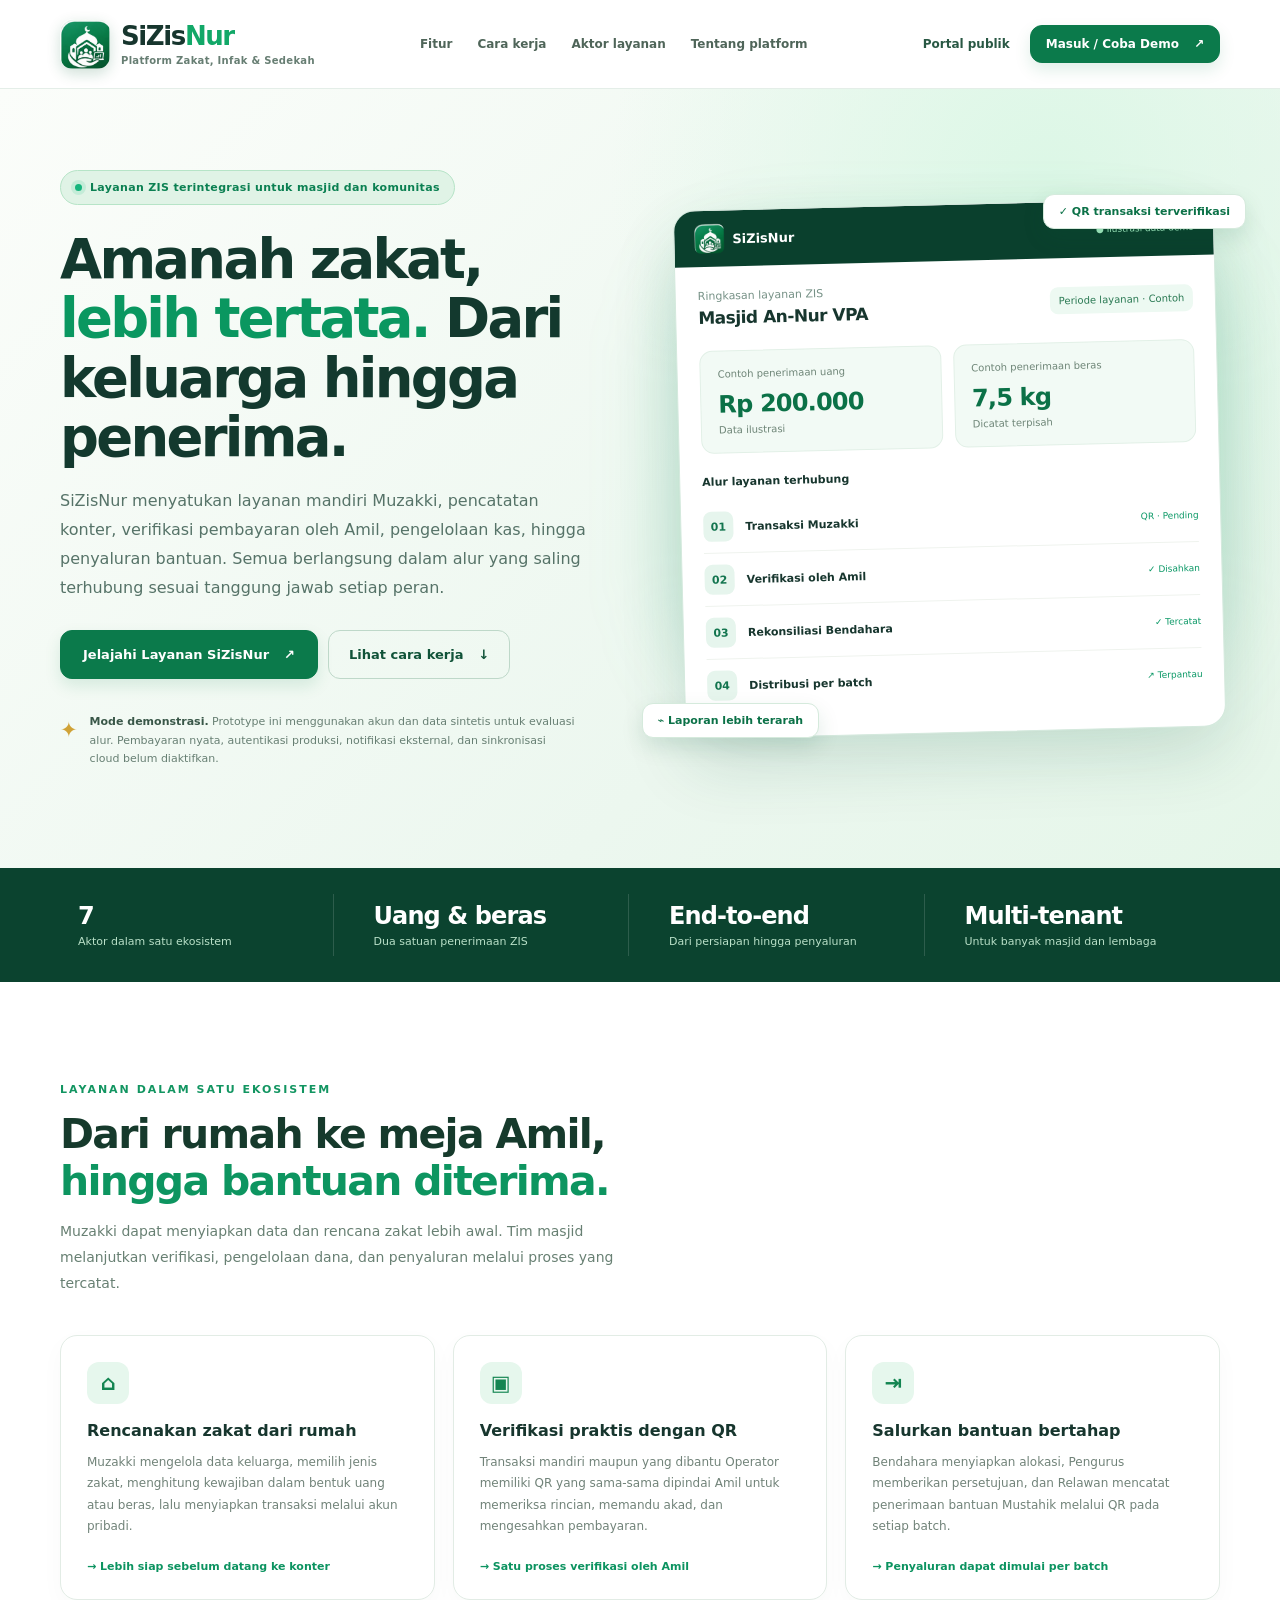
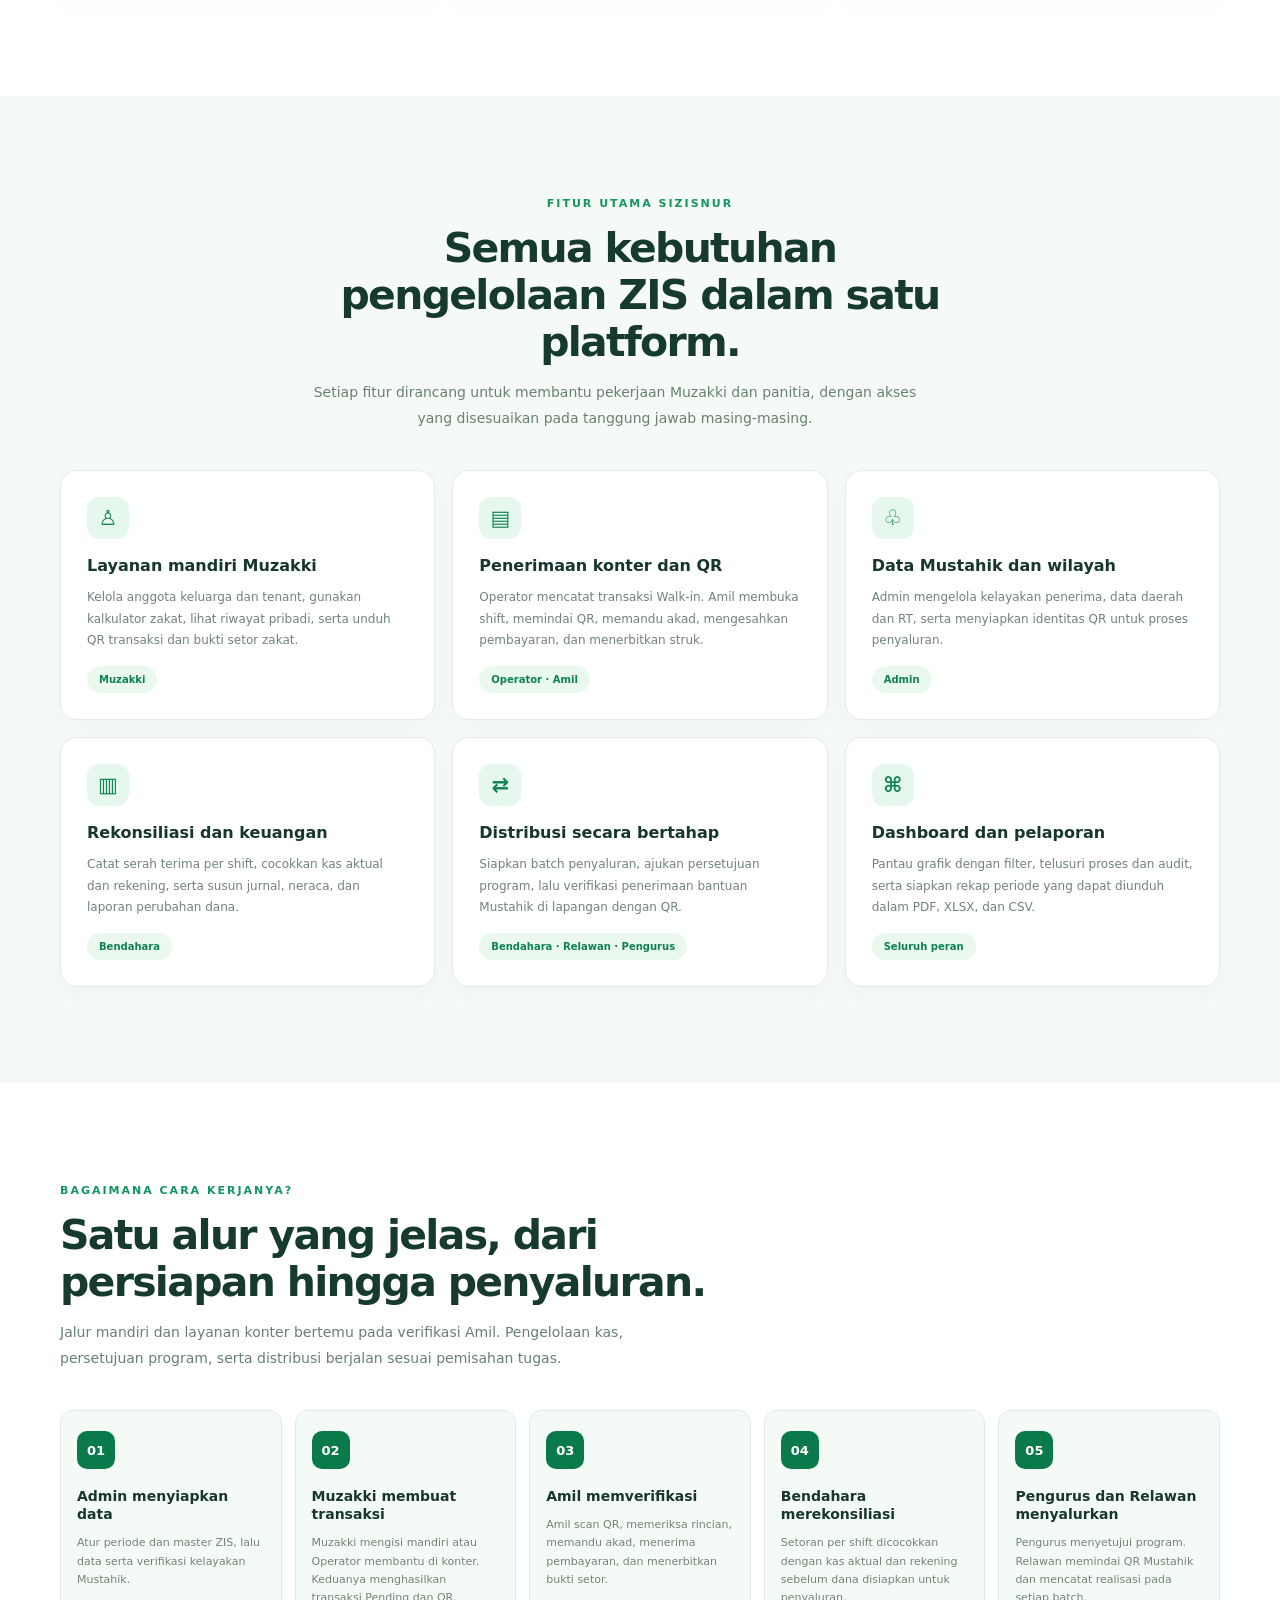
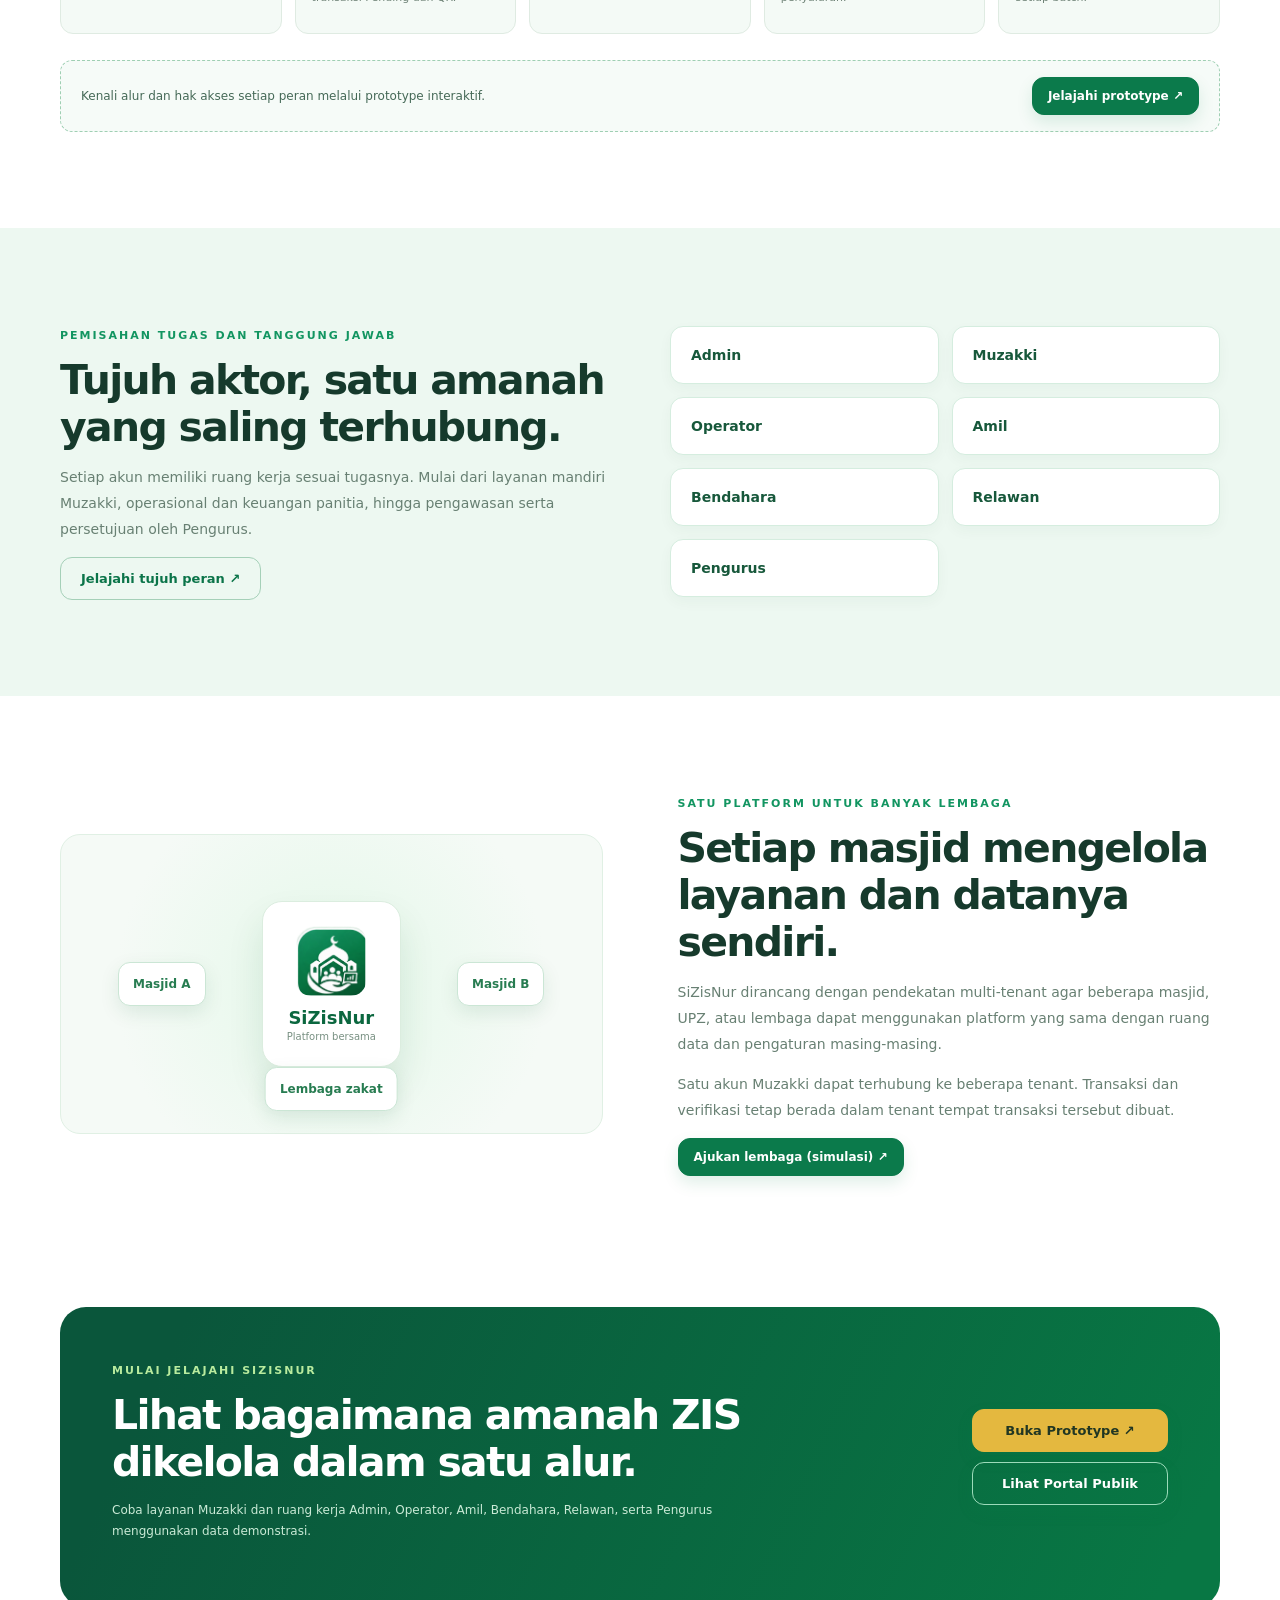
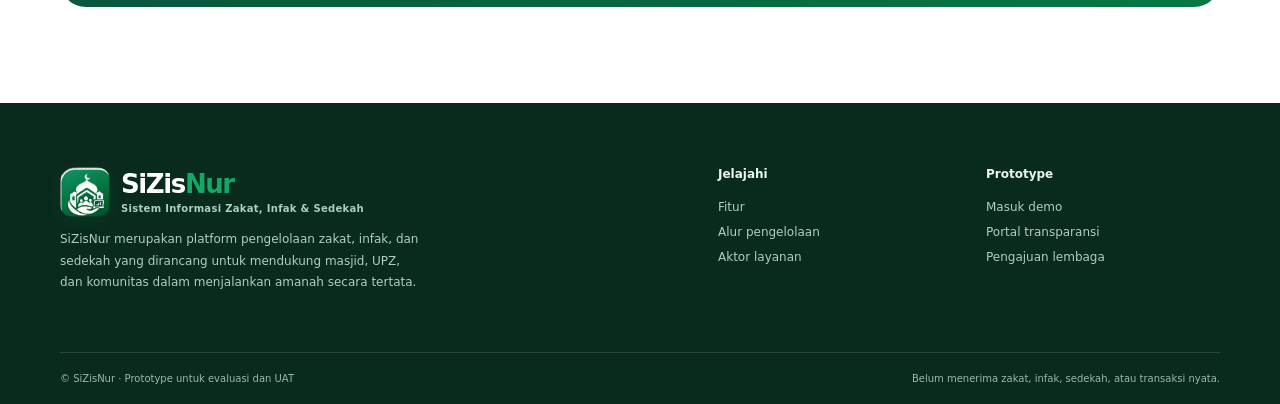
==== commit acb8faf1: "fix: revise landing page UI in V5" ====
--- a/index.html
+++ b/index.html
@@ -4,8 +4,8 @@
   <meta charset="utf-8">
   <meta name="viewport" content="width=device-width, initial-scale=1">
   <meta name="theme-color" content="#0b7a4b">
-  <meta name="description" content="SiZisNur Prototype revisi tujuh aktor untuk pengelolaan ZIS, verifikasi QR, rekonsiliasi dan distribusi. Simulasi lokal, bukan layanan produksi.">
-  <title>SiZisNur — Prototype Revisi 7 Aktor</title>
+  <meta name="description" content="SiZisNur membantu layanan mandiri Muzakki, penerimaan ZIS, verifikasi QR, rekonsiliasi dan distribusi untuk masjid dan komunitas. Prototype simulasi, bukan layanan produksi.">
+  <title>SiZisNur — Platform Pengelolaan Zakat, Infak & Sedekah</title>
   <link rel="manifest" href="manifest.webmanifest">
   <link rel="icon" href="assets/favicon.png" type="image/png">
   <link rel="stylesheet" href="css/style.css">
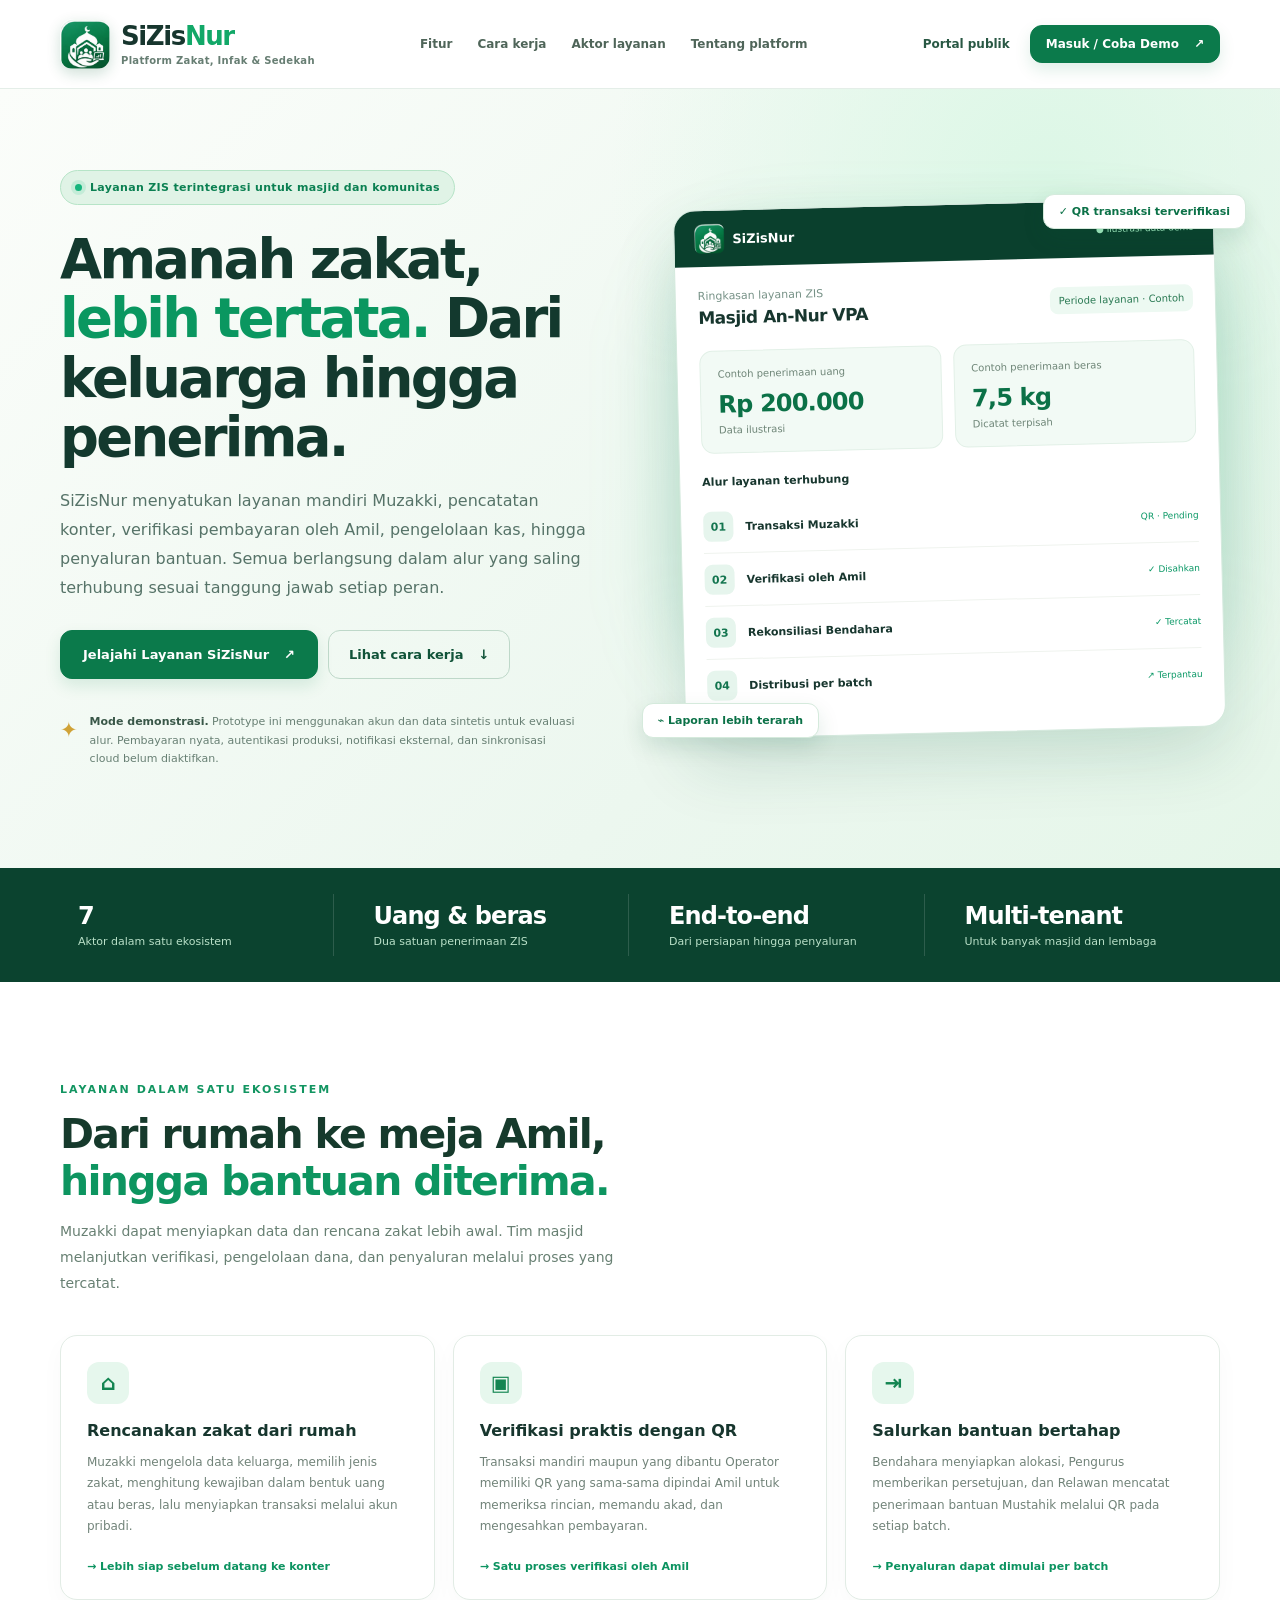
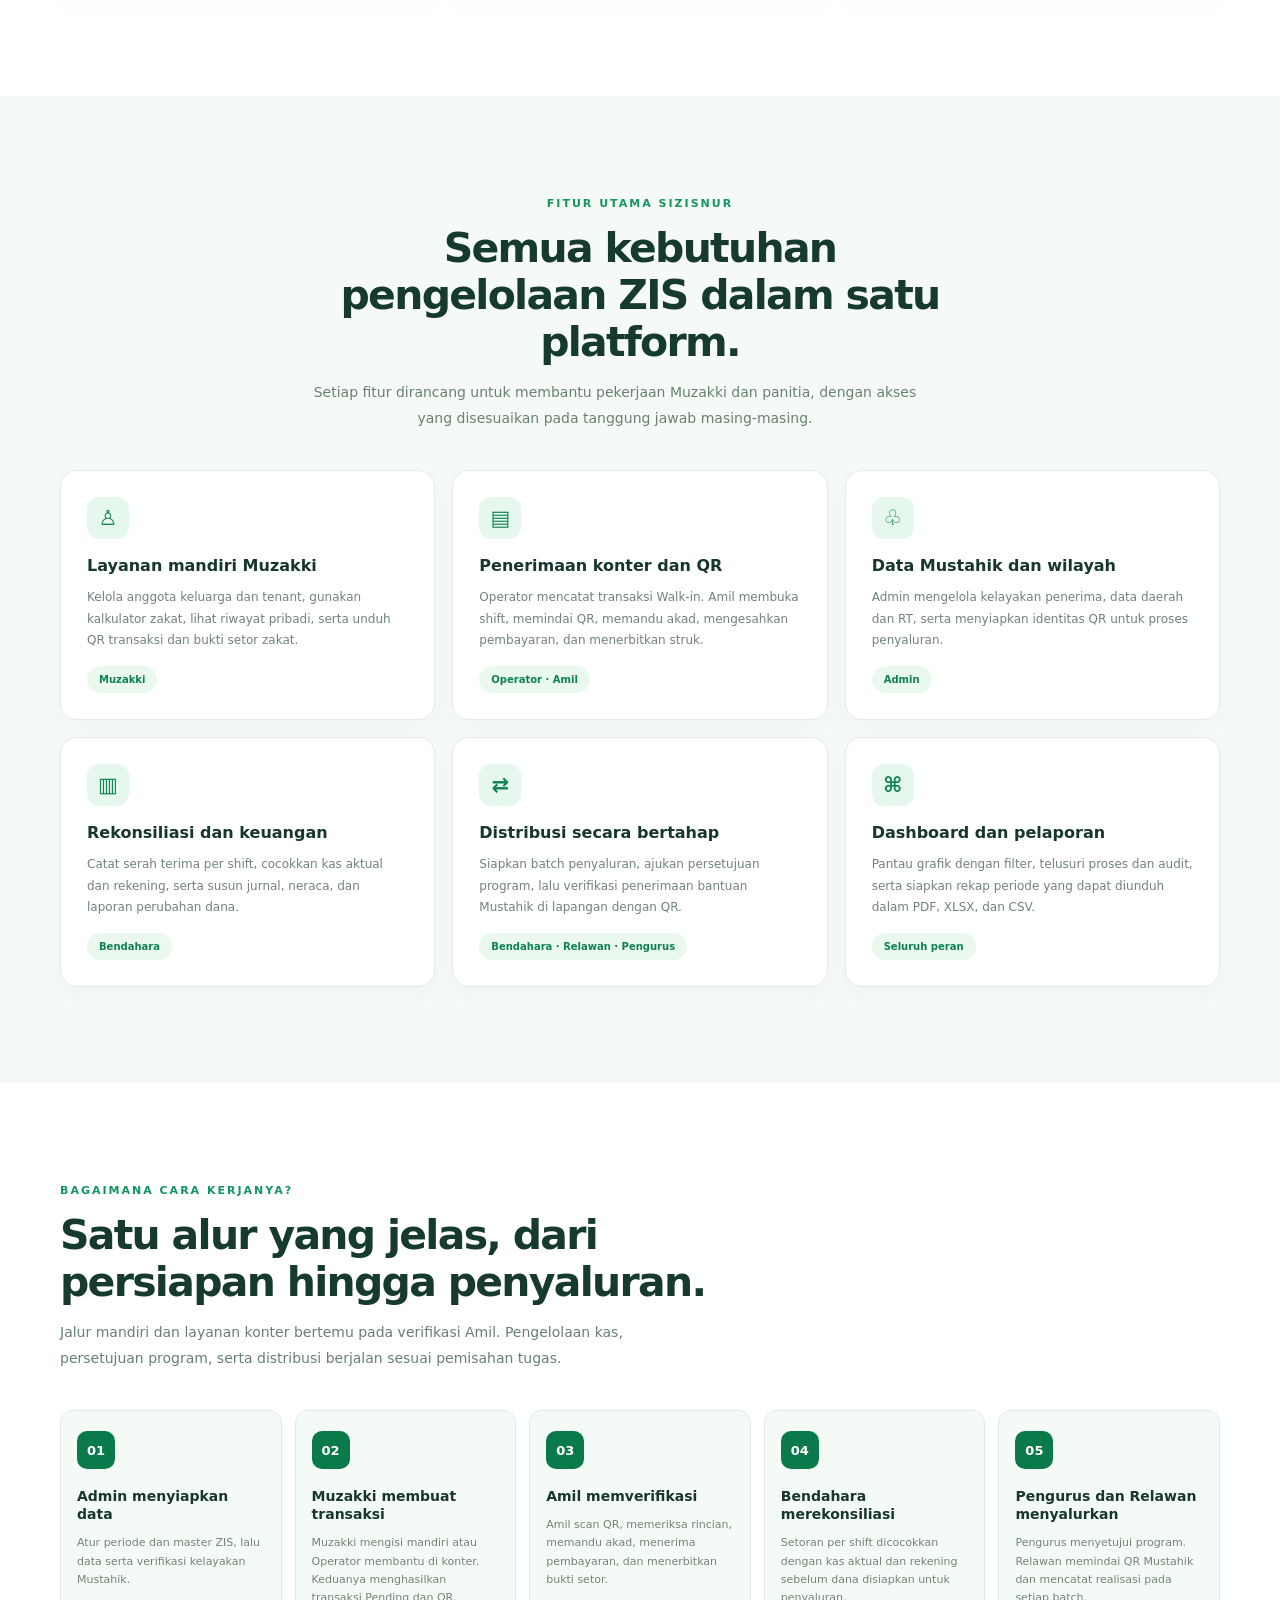
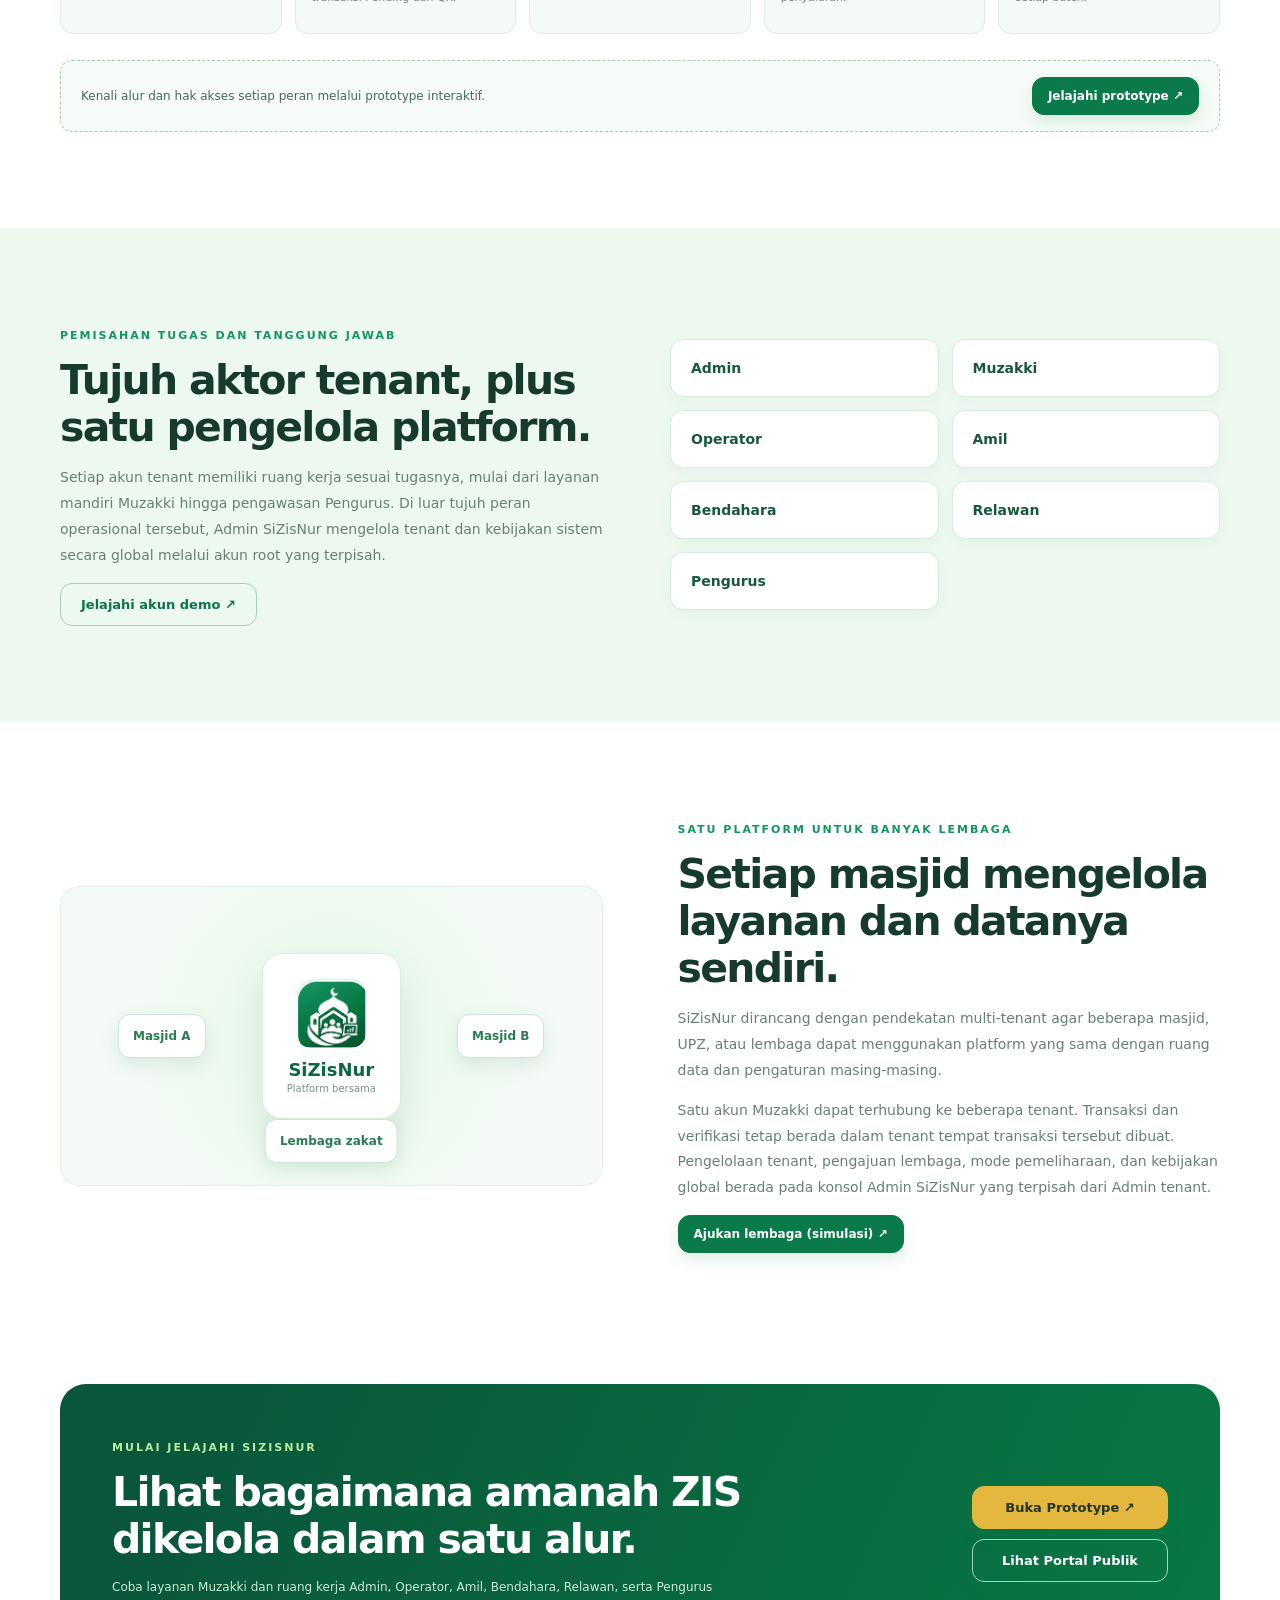
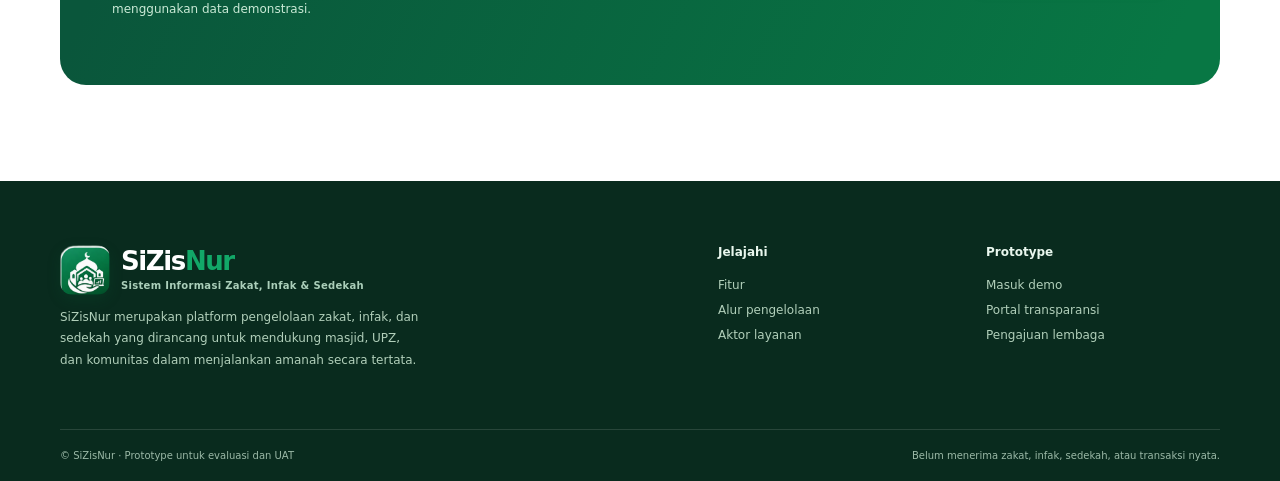
==== commit 76fa80ab: "feat: add sizisnur admin actor" ====
--- a/index.html
+++ b/index.html
@@ -16,5 +16,6 @@
   <script src="js/qrcode.js"></script>
   <script src="js/app.js"></script>
   <script src="js/revision-v5.js"></script>
+  <script src="js/platform-admin.js"></script>
 </body>
 </html>
--- a/css/style.css
+++ b/css/style.css
@@ -29,3 +29,579 @@
 .prototype-grid,.standards-grid{display:grid;grid-template-columns:repeat(2,minmax(0,1fr));gap:14px}.prototype-item,.standard-item{padding:15px;border:1px solid var(--line);border-radius:12px;background:var(--panel)}.prototype-item h4,.standard-item h4{margin:0 0 7px;font-size:13px}.prototype-item p,.standard-item p{font-size:11px;line-height:1.7;color:var(--muted);margin:0}.chart-filters{display:flex;gap:8px;align-items:center;flex-wrap:wrap;margin-bottom:12px}.chart-filters select{min-width:150px}
 @media(max-width:780px){.volunteer-head{flex-direction:column}.volunteer-head h2{font-size:22px}.shift-status{align-items:flex-start;flex-direction:column}.prototype-grid,.standards-grid{grid-template-columns:1fr}.receipt-data{grid-template-columns:1fr 1fr}.volunteer-recipient{align-items:flex-start}.volunteer-screen .card{padding:15px}}
 @media(max-width:520px){.receipt-preview{padding:14px}.receipt-data{grid-template-columns:1fr}.scan-inline{align-items:stretch}.scan-inline input{min-width:100%;width:100%}.scan-inline button{flex:1}.volunteer-recipient{flex-direction:column}.volunteer-recipient .btn{width:100%}}
+
+/* Panduan penggunaan terperinci per role */
+.manual-welcome{display:flex;justify-content:space-between;align-items:center;gap:20px;padding:25px 28px;margin:0 0 18px;border:1px solid #cfe8dd;border-radius:18px;background:linear-gradient(120deg,#effaf4 0%,#f8fbf8 58%,#e8f5ef 100%);box-shadow:var(--shadow)}
+.manual-welcome>div{max-width:820px}.manual-eyebrow{display:inline-block;color:#25805d;font-size:10px;font-weight:850;letter-spacing:1.2px}.manual-welcome h2{margin:7px 0 8px;color:#174d3b;font-size:23px;letter-spacing:-.45px}.manual-welcome p{margin:0;color:#536e61;font-size:12px;line-height:1.8}.manual-role-mark{display:grid;place-items:center;min-width:112px;min-height:112px;padding:12px;border:1px solid #bfdfce;border-radius:22px;background:#fff;color:#176346;font-size:15px;font-weight:850;box-shadow:0 12px 24px #185c3510;text-align:center}
+.manual-flow-card{margin-bottom:18px}.manual-flow-card .guide-flow{max-width:850px}.manual-ready-card{margin-bottom:24px}.manual-ready-grid{display:grid;grid-template-columns:repeat(3,minmax(0,1fr));gap:12px}.manual-ready-grid>div{display:flex;align-items:flex-start;gap:10px;padding:13px;border:1px solid var(--line);border-radius:11px;background:var(--soft)}.manual-ready-grid span{display:grid;place-items:center;flex:0 0 27px;height:27px;border-radius:8px;background:var(--main);color:#fff;font-size:10px;font-weight:850}.manual-ready-grid p{margin:2px 0 0;font-size:11px;line-height:1.65;color:var(--text)}
+.manual-menu-section{margin:0 0 22px}.manual-section-head{display:flex;justify-content:space-between;align-items:flex-end;gap:15px;margin:0 0 14px}.manual-section-head h3{margin:5px 0 5px;font-size:20px;letter-spacing:-.3px}.manual-section-head p{max-width:760px;margin:0;color:var(--muted);font-size:12px;line-height:1.7}.manual-count{display:inline-flex;align-items:center;justify-content:center;white-space:nowrap;padding:7px 11px;border:1px solid var(--line);border-radius:99px;background:var(--panel);color:var(--muted);font-size:10px;font-weight:800}
+.manual-jump-list{display:flex;gap:8px;flex-wrap:wrap;margin-bottom:14px}.manual-jump{border:1px solid var(--line);border-radius:99px;background:var(--panel);padding:8px 11px;color:var(--text);font-size:10px;font-weight:750;text-align:left}.manual-jump:hover{border-color:#72b9a0;background:var(--main-w);color:var(--main-d)}
+.manual-modules{display:grid;gap:12px}.manual-module{border:1px solid var(--line);border-radius:15px;background:var(--panel);box-shadow:var(--shadow);overflow:hidden;scroll-margin-top:90px}.manual-module[open]{border-color:#b9dccc}.manual-module>summary{display:flex;align-items:center;gap:13px;padding:15px 18px;list-style:none;cursor:pointer}.manual-module>summary::-webkit-details-marker,.manual-faq>summary::-webkit-details-marker{display:none}.manual-module>summary:hover{background:var(--soft)}.manual-module-no{display:grid;place-items:center;flex:0 0 38px;height:38px;border-radius:11px;background:var(--main-w);color:var(--main-d);font-size:12px;font-weight:850}.manual-module-title{display:flex;flex:1;min-width:0;flex-direction:column;gap:4px}.manual-module-title b{font-size:13px;color:var(--text)}.manual-module-title small{font-size:10px;line-height:1.55;color:var(--muted)}.manual-module-meta{display:flex;align-items:center;gap:10px;white-space:nowrap;color:var(--muted);font-size:10px;font-weight:750}.manual-module-meta i{display:grid;place-items:center;width:24px;height:24px;border:1px solid var(--line);border-radius:50%;font-style:normal;transition:transform .18s ease}.manual-module[open] .manual-module-meta i{transform:rotate(180deg)}.manual-module-body{padding:0 20px 20px;border-top:1px solid var(--line)}.manual-purpose{margin:16px 0 15px;padding:12px 14px;border-left:3px solid var(--main);border-radius:8px;background:var(--soft)}.manual-purpose b,.manual-outcome b{font-size:11px;color:var(--main-d)}.manual-purpose p,.manual-outcome p{margin:4px 0 0;color:var(--text);font-size:12px;line-height:1.7}
+.manual-steps{list-style:none;counter-reset:manual;display:grid;gap:0;margin:0;padding:2px 0 6px}.manual-steps li{display:grid;grid-template-columns:34px minmax(0,1fr);gap:12px;padding:12px 0;border-bottom:1px dashed var(--line)}.manual-steps li:last-child{border-bottom:0}.manual-step-no{display:grid;place-items:center;width:30px;height:30px;border-radius:9px;background:#e9f5ef;color:#21734f;font-size:10px;font-weight:850}.manual-steps li b{display:block;margin:1px 0 4px;font-size:12px;color:var(--text)}.manual-steps li p{margin:0;font-size:12px;line-height:1.75;color:var(--muted)}
+.manual-preview-wrap{margin:17px 0}.manual-preview-heading{display:flex;align-items:center;justify-content:space-between;gap:10px;margin-bottom:8px}.manual-preview-heading b{font-size:11px}.manual-preview-heading span{font-size:9px;color:var(--muted);border:1px solid var(--line);padding:4px 7px;border-radius:99px}.manual-preview{max-width:720px;margin:auto;border:1px solid #d5e3df;border-radius:12px;overflow:hidden;background:#fff;color:#1b3a30;box-shadow:0 7px 18px #123e2a0b}.manual-preview-top{display:flex;align-items:center;gap:10px;padding:10px 13px;background:#f0f7f3;border-bottom:1px solid #e1ece6;font-size:10px;color:#577065}.manual-preview-logo{font-weight:900;color:#126344;letter-spacing:.2px}.manual-preview-top>span:nth-child(2){flex:1}.manual-preview-dot{color:#22a26e;font-size:9px}.manual-preview-content{padding:6px 14px}.manual-preview-row{display:grid;grid-template-columns:minmax(115px,.75fr) minmax(0,1.5fr);gap:15px;align-items:center;padding:9px 0;border-bottom:1px solid #edf1ef}.manual-preview-row:last-child{border-bottom:0}.manual-preview-row span{color:#71847a;font-size:10px}.manual-preview-row b{color:#203d32;font-size:10px;line-height:1.55;text-align:right}.manual-preview-note{margin:7px 0 0;color:var(--muted);font-size:9px;line-height:1.55}.manual-outcome{margin:14px 0;padding:12px 14px;border:1px solid #cce5d8;border-radius:9px;background:#f1faf5}.manual-caution{margin-top:10px}.manual-trouble{margin-top:14px;padding:13px 14px;border:1px solid var(--line);border-radius:10px;background:var(--soft)}.manual-trouble>b{display:block;margin-bottom:7px;font-size:11px}.manual-trouble>div{padding:9px 0;border-top:1px solid var(--line)}.manual-trouble strong{font-size:11px}.manual-trouble p{margin:4px 0 0;color:var(--muted);font-size:11px;line-height:1.65}
+.manual-faq-card{margin:0 0 18px}.manual-faq{border:1px solid var(--line);border-radius:9px;margin:8px 0;overflow:hidden}.manual-faq>summary{position:relative;padding:12px 38px 12px 13px;list-style:none;cursor:pointer;font-size:11px;font-weight:800}.manual-faq>summary:after{content:'+';position:absolute;right:13px;top:9px;color:var(--main);font-size:17px}.manual-faq[open]>summary:after{content:'−'}.manual-faq>summary:hover{background:var(--soft)}.manual-faq>p{margin:0;padding:0 13px 13px;color:var(--muted);font-size:11px;line-height:1.7}
+body.dark .manual-welcome{background:linear-gradient(120deg,#163a32,#1b302d);border-color:#315b4a}.dark .manual-welcome h2,.dark .manual-welcome p{color:#e0f0e7}.dark .manual-role-mark{background:#18372e;border-color:#315b4a;color:#b9e4ce}.dark .manual-preview{border-color:#456359}.dark .manual-preview-top{background:#1e3a31;border-color:#35584a;color:#c5dacf}.dark .manual-preview-logo,.dark .manual-preview-row b{color:#d9eee1}.dark .manual-preview-content{background:#fdfefd}.dark .manual-preview-row span{color:#6f8479}
+@media(max-width:800px){.manual-ready-grid{grid-template-columns:1fr}.manual-section-head{align-items:flex-start}.manual-welcome{padding:20px}.manual-role-mark{min-width:88px;min-height:88px;font-size:13px}.manual-jump-list{gap:6px}.manual-module>summary{padding:13px}.manual-module-body{padding:0 14px 16px}}
+@media(max-width:540px){.manual-welcome{align-items:flex-start;flex-direction:column}.manual-role-mark{min-height:0;min-width:0;padding:7px 12px;border-radius:99px}.manual-welcome h2{font-size:20px}.manual-section-head{flex-direction:column}.manual-module>summary{align-items:flex-start;gap:9px}.manual-module-no{flex-basis:31px;height:31px}.manual-module-meta{margin-left:auto;font-size:9px}.manual-module-title b{font-size:12px}.manual-module-title small{display:none}.manual-steps li{grid-template-columns:28px minmax(0,1fr);gap:9px}.manual-step-no{width:27px;height:27px}.manual-preview-row{grid-template-columns:1fr;gap:3px}.manual-preview-row b{text-align:left}.manual-jump{max-width:100%;white-space:normal}}
+
+/* Accessible semantic alerts and toast messages across every application page. */
+:root {
+  --alert-default-bg: #e7f5f1;
+  --alert-default-text: #17443d;
+  --alert-default-border: #0d746b;
+  --alert-warn-bg: #fff6e7;
+  --alert-warn-text: #704b12;
+  --alert-warn-border: #d99b2b;
+  --alert-danger-bg: #fff0ef;
+  --alert-danger-text: #8f3033;
+  --alert-danger-border: #d65c5c;
+  --alert-ok-bg: #e6f5ec;
+  --alert-ok-text: #176447;
+  --alert-ok-border: #2b9a68;
+  --alert-info-bg: #eaf3ff;
+  --alert-info-text: #234e74;
+  --alert-info-border: #5b91c5;
+  --alert-light-bg: #f0f5f6;
+  --alert-light-text: #344c57;
+  --alert-light-border: #90a6af;
+  --notice-bg: #152f38;
+  --notice-text: #f5fbfc;
+  --notice-success-bg: #176448;
+  --notice-info-bg: #245777;
+  --notice-warning-bg: #80551a;
+  --notice-error-bg: #a03d3d;
+}
+
+body.dark {
+  --alert-default-bg: #153f3f;
+  --alert-default-text: #d7eeeb;
+  --alert-default-border: #429c91;
+  --alert-warn-bg: #3a2f1d;
+  --alert-warn-text: #ffe0a3;
+  --alert-warn-border: #c8953e;
+  --alert-danger-bg: #402629;
+  --alert-danger-text: #ffc6c8;
+  --alert-danger-border: #d36e73;
+  --alert-ok-bg: #173c30;
+  --alert-ok-text: #bcebd1;
+  --alert-ok-border: #4baf7e;
+  --alert-info-bg: #1c3850;
+  --alert-info-text: #c5e1ff;
+  --alert-info-border: #6fa6d6;
+  --alert-light-bg: #203943;
+  --alert-light-text: #d5e3e7;
+  --alert-light-border: #6d8994;
+  --notice-bg: #193641;
+  --notice-text: #f5fbfc;
+  --notice-success-bg: #174b38;
+  --notice-info-bg: #1d4562;
+  --notice-warning-bg: #5d4218;
+  --notice-error-bg: #653038;
+}
+
+.alert {
+  color: var(--alert-default-text);
+  background: var(--alert-default-bg);
+  border-color: var(--alert-default-border);
+}
+.alert.warn,
+.alert.warning {
+  color: var(--alert-warn-text);
+  background: var(--alert-warn-bg);
+  border-color: var(--alert-warn-border);
+}
+.alert.danger,
+.alert.error {
+  color: var(--alert-danger-text);
+  background: var(--alert-danger-bg);
+  border-color: var(--alert-danger-border);
+}
+.alert.ok,
+.alert.success {
+  color: var(--alert-ok-text);
+  background: var(--alert-ok-bg);
+  border-color: var(--alert-ok-border);
+}
+.alert.info {
+  color: var(--alert-info-text);
+  background: var(--alert-info-bg);
+  border-color: var(--alert-info-border);
+}
+.alert.light,
+.alert.neutral {
+  color: var(--alert-light-text);
+  background: var(--alert-light-bg);
+  border-color: var(--alert-light-border);
+}
+.alert :where(strong, b, em, small, code) {
+  color: inherit;
+}
+.alert a {
+  color: inherit;
+  font-weight: 750;
+  text-decoration: underline;
+  text-underline-offset: 2px;
+}
+
+.notice {
+  color: var(--notice-text);
+  background: var(--notice-bg);
+  border: 1px solid transparent;
+}
+.notice.success { background: var(--notice-success-bg); }
+.notice.info { background: var(--notice-info-bg); }
+.notice.warning,
+.notice.warn { background: var(--notice-warning-bg); }
+.notice.error,
+.notice.danger { background: var(--notice-error-bg); }
+
+/* Global UI theme contrast pass — applies to all authenticated and public application screens. */
+:root {
+  --ui-accent-ink: #075c38;
+  --ui-label-ink: #526977;
+  --ui-danger-ink: #b54349;
+  --ui-danger-outline: #f1c5c5;
+  --ui-progress-track: #d8e6e7;
+  --ui-step-bg: #e9f5ef;
+  --ui-step-ink: #21734f;
+  --ui-success-bg: #f1faf5;
+  --ui-success-ink: #176447;
+  --ui-success-border: #cce5d8;
+  --ui-preview-bg: #ffffff;
+  --ui-preview-header: #f0f7f3;
+  --ui-preview-ink: #203d32;
+  --ui-preview-muted: #5c7066;
+  --ui-preview-border: #edf1ef;
+  --ui-scanner-bg: linear-gradient(135deg, #ffffff 0%, #f2faf7 100%);
+  --ui-scanner-border: #b9ddd2;
+  --ui-tag-neutral-bg: #e9edf0;
+  --ui-tag-neutral-ink: #52616e;
+  --ui-tag-ok-bg: #ddf3e9;
+  --ui-tag-ok-ink: #19704f;
+  --ui-tag-warn-bg: #fff2d9;
+  --ui-tag-warn-ink: #88600d;
+  --ui-tag-bad-bg: #fde9e9;
+  --ui-tag-bad-ink: #b54349;
+  --ui-tag-info-bg: #e5f0ff;
+  --ui-tag-info-ink: #306ca5;
+}
+
+body.dark {
+  color-scheme: dark;
+  --ui-accent-ink: #9be6c0;
+  --ui-label-ink: #b6cbce;
+  --ui-danger-ink: #ffb4b8;
+  --ui-danger-outline: #81464b;
+  --ui-progress-track: #2b424b;
+  --ui-step-bg: #173c30;
+  --ui-step-ink: #bcebd1;
+  --ui-success-bg: #173c30;
+  --ui-success-ink: #bcebd1;
+  --ui-success-border: #4baf7e;
+  --ui-preview-bg: #142d37;
+  --ui-preview-header: #203943;
+  --ui-preview-ink: #e4eff0;
+  --ui-preview-muted: #9eb6bc;
+  --ui-preview-border: #344d56;
+  --ui-scanner-bg: linear-gradient(135deg, #142d37 0%, #183b38 100%);
+  --ui-scanner-border: #416b5a;
+  --ui-tag-neutral-bg: #2a414a;
+  --ui-tag-neutral-ink: #d5e3e7;
+  --ui-tag-ok-bg: #173c30;
+  --ui-tag-ok-ink: #bcebd1;
+  --ui-tag-warn-bg: #3a2f1d;
+  --ui-tag-warn-ink: #ffe0a3;
+  --ui-tag-bad-bg: #402629;
+  --ui-tag-bad-ink: #ffc6c8;
+  --ui-tag-info-bg: #1c3850;
+  --ui-tag-info-ink: #c5e1ff;
+  --danger: #ff9ca3;
+}
+
+/* Preview mockups use theme tokens too, so secondary labels remain readable. */
+.manual-preview {
+  background: var(--ui-preview-bg);
+  color: var(--ui-preview-ink);
+}
+.manual-preview-top {
+  background: var(--ui-preview-header);
+  color: var(--ui-preview-muted);
+  border-color: var(--ui-preview-border);
+}
+.manual-preview-logo,
+.manual-preview-row b {
+  color: var(--ui-preview-ink);
+}
+.manual-preview-row {
+  border-color: var(--ui-preview-border);
+}
+.manual-preview-row span {
+  color: var(--ui-preview-muted);
+}
+
+/* Text accents, labels, and status chips must not inherit dark brand shades as foregrounds. */
+body.dark .workspace a:not(.btn),
+body.dark .public-body a:not(.btn),
+body.dark .auth-main a:not(.btn),
+body.dark .tab.active,
+body.dark .public-brand b,
+body.dark .callout-number,
+body.dark .logo-circle,
+body.dark .guide-arrow,
+body.dark .workflow-mini i,
+body.dark .manual-faq > summary:after {
+  color: var(--ui-accent-ink);
+}
+
+body.dark .field label,
+body.dark .volunteer-scan label {
+  color: var(--ui-label-ink);
+}
+
+body.dark input:not([type="checkbox"]):not([type="radio"]),
+body.dark select,
+body.dark textarea {
+  color: var(--text);
+  background-color: #122a33;
+  border-color: #44606b;
+  color-scheme: dark;
+}
+
+body.dark input::placeholder,
+body.dark textarea::placeholder,
+body.dark .search::placeholder {
+  color: #91aab1;
+  opacity: 1;
+}
+
+body.dark select option {
+  color: var(--text);
+  background: var(--panel);
+}
+
+body.dark .search {
+  color: var(--text);
+  background: #122a33;
+  border-color: #44606b;
+}
+
+body.dark .btn.danger {
+  color: var(--ui-danger-ink);
+  border-color: var(--ui-danger-outline);
+}
+
+body.dark .tag {
+  background: var(--ui-tag-neutral-bg);
+  color: var(--ui-tag-neutral-ink);
+}
+body.dark .tag.ok {
+  background: var(--ui-tag-ok-bg);
+  color: var(--ui-tag-ok-ink);
+}
+body.dark .tag.warn {
+  background: var(--ui-tag-warn-bg);
+  color: var(--ui-tag-warn-ink);
+}
+body.dark .tag.bad {
+  background: var(--ui-tag-bad-bg);
+  color: var(--ui-tag-bad-ink);
+}
+body.dark .tag.info {
+  background: var(--ui-tag-info-bg);
+  color: var(--ui-tag-info-ink);
+}
+
+body.dark .progress-track {
+  background: var(--ui-progress-track);
+}
+
+/* Scanner cards are working surfaces, not printable documents: make them follow the active theme. */
+body.dark .scanner-card,
+body.dark .volunteer-scan {
+  background: var(--ui-scanner-bg);
+  border-color: var(--ui-scanner-border);
+  color: var(--text);
+}
+body.dark .scanner-card .scan-inline input,
+body.dark .volunteer-scan select,
+body.dark .volunteer-scan input {
+  background: #122a33;
+  border-color: #44606b;
+  color: var(--text);
+}
+
+/* The detailed role guide uses the same readable semantic colors in both themes. */
+.manual-outcome {
+  background: var(--ui-success-bg);
+  border-color: var(--ui-success-border);
+  color: var(--ui-success-ink);
+}
+.manual-outcome b,
+.manual-outcome p {
+  color: var(--ui-success-ink);
+}
+body.dark .manual-eyebrow {
+  color: #9be6c0;
+}
+body.dark .manual-role-mark {
+  background: #18372e;
+  border-color: #315b4a;
+  color: #b9e4ce;
+}
+body.dark .manual-purpose b,
+body.dark .manual-module-no {
+  color: var(--ui-accent-ink);
+}
+body.dark .manual-step-no {
+  background: var(--ui-step-bg);
+  color: var(--ui-step-ink);
+}
+body.dark .manual-jump:hover {
+  color: var(--ui-accent-ink);
+  border-color: #4d8d70;
+}
+body.dark .manual-module[open] {
+  border-color: #436d5c;
+}
+body.dark .manual-preview {
+  background: var(--ui-preview-bg);
+  color: var(--ui-preview-ink);
+  border-color: var(--ui-preview-border);
+}
+body.dark .manual-preview-top {
+  background: var(--ui-preview-header);
+  color: var(--ui-preview-muted);
+  border-color: var(--ui-preview-border);
+}
+body.dark .manual-preview-logo,
+body.dark .manual-preview-row b {
+  color: var(--ui-preview-ink);
+}
+body.dark .manual-preview-content {
+  background: var(--ui-preview-bg);
+}
+body.dark .manual-preview-row {
+  border-color: var(--ui-preview-border);
+}
+body.dark .manual-preview-row span {
+  color: var(--ui-preview-muted);
+}
+
+/* Keep the landing page's approved brand presentation and white marketing canvas unchanged. */
+body.dark .landing-page {
+  color-scheme: light;
+}
+
+/* Consistent ten-row pagination for every shared data table. Colors inherit the active theme. */
+.table-component{width:100%;min-width:0}
+.table-component>.table-wrap{margin:0}
+.table-pagination{display:flex;align-items:center;justify-content:space-between;gap:12px;flex-wrap:wrap;padding:11px 13px;margin-top:9px;border:1px solid var(--line);border-radius:11px;background:var(--panel);color:var(--text)}
+.table-page-summary{display:flex;align-items:baseline;gap:10px;flex-wrap:wrap;font-size:11px;color:var(--text)}
+.table-page-summary b{font-variant-numeric:tabular-nums}
+.table-page-summary small{font-size:10px;color:var(--muted)}
+.table-page-controls,.table-page-numbers{display:flex;align-items:center;gap:5px}
+.table-page-numbers{gap:4px}
+.table-page-btn{display:inline-flex;align-items:center;justify-content:center;gap:5px;min-width:33px;height:32px;padding:0 9px;border:1px solid var(--line);border-radius:8px;background:var(--soft);color:var(--text);font-size:11px;font-weight:700;line-height:1;white-space:nowrap}
+.table-page-btn:hover:not(:disabled){border-color:var(--main);color:var(--main)}
+.table-page-btn[aria-current="page"]{background:var(--main);border-color:var(--main);color:#fff}
+.table-page-btn:disabled{opacity:.38}
+.table-page-ellipsis{display:inline-flex;align-items:center;justify-content:center;min-width:15px;color:var(--muted);font-size:12px}
+@media(max-width:700px){
+ .table-pagination{align-items:flex-start;flex-direction:column;gap:9px}
+ .table-page-controls{width:100%;justify-content:space-between}
+ .table-page-numbers{flex:1;justify-content:center}
+ .table-page-btn{min-width:30px;height:31px;padding:0 7px}
+ .table-page-prev span,.table-page-next span{display:none}
+}
+@media print{.table-pagination{display:none!important}}
+
+/* Tenant-scoped administrative territory master */
+.territory-rw{border:1px solid var(--line,#dce5e1);border-radius:12px;padding:14px;margin:12px 0;background:var(--surface,#fff)}
+.territory-rw .card-top{align-items:center;gap:10px;flex-wrap:wrap}
+.territory-rw .card-top .actions{display:flex;gap:6px;flex-wrap:wrap}
+.territory-rt-list{display:flex;gap:8px;flex-wrap:wrap;margin-top:12px}
+.territory-rt-chip{display:inline-flex;align-items:center;gap:5px;border:1px solid var(--line,#dce5e1);border-radius:999px;padding:5px 9px;font-size:.86rem;background:var(--surface-2,#f6f8f7)}
+.territory-rt-chip button{border:0;background:transparent;color:var(--muted,#64736d);cursor:pointer;font-size:1rem;line-height:1;padding:0 2px}
+[data-domicile-detail]{display:contents}
+[data-domicile-area-label]{grid-column:1/-1;margin:-2px 0 4px}
+
+[data-domicile-detail][hidden]{display:none}
+
+
+/* Dashboard hero: clear, responsive role and connection status grouping. */
+.hero-copy{min-width:0;flex:1}
+.hero-aside{display:grid;gap:12px;flex:0 0 228px;width:228px;min-width:0;align-self:stretch;padding:13px;border:1px solid rgba(255,255,255,.19);border-radius:13px;background:rgba(0,35,39,.2);box-shadow:inset 0 1px rgba(255,255,255,.06)}
+.hero-aside-top{display:grid;gap:11px}
+.hero-role-block{display:flex;justify-content:space-between;align-items:center;gap:10px}
+.hero-aside-kicker{color:rgba(255,255,255,.72);font-size:9px;font-weight:800;letter-spacing:1.05px}
+.hero-role-tag{padding:5px 10px;background:rgba(239,249,255,.96);color:#27618a}
+.hero-connection{display:flex;align-items:center;gap:10px;min-width:0;padding:10px;border:1px solid rgba(255,255,255,.11);border-radius:10px;background:rgba(255,255,255,.1)}
+.hero-connection-dot{width:9px;height:9px;flex:0 0 9px;border-radius:50%;background:#8ee0b0;box-shadow:0 0 0 4px rgba(142,224,176,.13)}
+.hero-connection[data-connection-state="offline"] .hero-connection-dot{background:#ffd18a;box-shadow:0 0 0 4px rgba(255,209,138,.13)}
+.hero-connection-copy{display:grid;gap:3px;min-width:0}
+.hero-connection-copy b{color:#fff;font-size:12px;line-height:1.2}
+.hero-connection-copy small{color:rgba(255,255,255,.77);font-size:10px;line-height:1.4;overflow-wrap:anywhere}
+.hero-queue{display:flex;justify-content:space-between;align-items:center;gap:10px;padding-top:10px;border-top:1px solid rgba(255,255,255,.17)}
+.hero-queue-copy{display:grid;gap:3px;min-width:0}
+.hero-queue-copy span{color:#fff;font-size:11px;font-weight:750}
+.hero-queue-copy small{color:rgba(255,255,255,.7);font-size:9px;line-height:1.3}
+.hero-queue>strong{display:grid;place-items:center;min-width:34px;height:30px;padding:0 8px;border:1px solid rgba(255,255,255,.19);border-radius:9px;background:rgba(255,255,255,.12);color:#fff;font-size:13px;font-variant-numeric:tabular-nums}
+@media(max-width:800px){
+ .hero-aside{width:100%;max-width:none;flex:initial;grid-template-columns:minmax(0,1fr) minmax(170px,.7fr);align-items:center}
+ .hero-aside-top{grid-template-columns:minmax(100px,.55fr) minmax(0,1fr);align-items:center;gap:12px}
+ .hero-role-block{align-items:flex-start;flex-direction:column;gap:7px}
+ .hero-queue{min-height:46px;padding:0 0 0 15px;border-top:0;border-left:1px solid rgba(255,255,255,.17)}
+}
+@media(max-width:520px){
+ .hero-aside{grid-template-columns:minmax(0,1fr);gap:10px}
+ .hero-aside-top{grid-template-columns:minmax(0,1fr);gap:10px}
+ .hero-role-block{align-items:center;flex-direction:row}
+ .hero-queue{min-height:0;padding:10px 0 0;border-top:1px solid rgba(255,255,255,.17);border-left:0}
+}
+
+
+/* Dashboard analytics, distribution status, and role-specific workflow */
+.dashboard-summary-cards{grid-template-columns:repeat(5,minmax(0,1fr))}
+.dashboard-summary-cards .stat{min-width:0}
+.stat .stat-amount-pair{display:flex;align-items:flex-start;gap:14px;flex-wrap:wrap}
+.stat .stat-amount-pair>span{display:flex;flex-direction:column;gap:2px;font-size:18px;line-height:1.2}
+.stat .stat-amount-pair>span small{font-size:10px;font-weight:650;color:var(--muted);letter-spacing:0}
+.dashboard-chart-card .card-top{align-items:flex-start}
+.dashboard-chart-card .chart-filters{margin:0;justify-content:flex-end}
+.dashboard-chart-card .chart-filters select{min-width:120px}
+.dashboard-chart-card .bar-row label{width:125px}
+.dashboard-chart-card .bar-row b{min-width:110px}
+.distribution-status-list{display:flex;flex-direction:column}
+.distribution-status-row{display:flex;justify-content:space-between;align-items:center;gap:12px;padding:11px 0;border-bottom:1px solid var(--line);font-size:12px}
+.distribution-status-row:last-child{border-bottom:0}
+.distribution-status-row>span{color:var(--muted)}
+.distribution-status-row>b{display:flex;justify-content:flex-end;gap:16px;text-align:right;font-size:12px}
+.distribution-status-row>b>span{display:flex;flex-direction:column;gap:2px}
+.distribution-status-row small{font-size:9px;font-weight:600;color:var(--muted)}
+.dashboard-workflow-steps{display:grid;grid-template-columns:repeat(auto-fit,minmax(145px,1fr));gap:9px;list-style:none;margin:14px 0 0;padding:0}
+.dashboard-workflow-steps li{display:flex;align-items:flex-start;gap:9px;min-height:62px;padding:11px;border:1px solid var(--line);border-radius:10px;background:var(--soft);font-size:11px;line-height:1.55}
+.workflow-step-number{display:inline-flex;align-items:center;justify-content:center;flex:0 0 23px;width:23px;height:23px;border-radius:50%;background:var(--main-w);color:var(--main);font-size:11px;font-weight:800}
+.sr-only{position:absolute!important;width:1px;height:1px;padding:0;margin:-1px;overflow:hidden;clip:rect(0,0,0,0);white-space:nowrap;border:0}
+@media(max-width:1140px){
+  .dashboard-summary-cards{grid-template-columns:repeat(3,minmax(0,1fr))}
+}
+@media(max-width:760px){
+  .dashboard-summary-cards{grid-template-columns:repeat(2,minmax(0,1fr))}
+  .dashboard-chart-card .card-top{align-items:flex-start;flex-direction:column}
+  .dashboard-chart-card .chart-filters{width:100%;justify-content:flex-start;flex-wrap:wrap}
+  .dashboard-chart-card .chart-filters select{flex:1;min-width:0}
+  .dashboard-chart-card .bar-row label{width:105px}
+  .distribution-status-row{align-items:flex-start;flex-direction:column;gap:6px}
+  .distribution-status-row>b{justify-content:flex-start;text-align:left}
+}
+@media(max-width:430px){
+  .dashboard-summary-cards{grid-template-columns:1fr}
+  .dashboard-workflow-steps{grid-template-columns:1fr 1fr}
+  .dashboard-chart-card .bar-row label{width:90px;font-size:10px}
+  .dashboard-chart-card .bar-row b{min-width:90px;font-size:10px}
+}
+
+/* Personal Muzakki dashboard: private, period-aware zakat summary. */
+.my-zis-dashboard{display:grid;gap:16px}
+.my-zis-dashboard-head{display:flex;align-items:center;justify-content:space-between;gap:20px;padding:20px 22px;border:1px solid var(--line);border-radius:15px;background:linear-gradient(110deg,var(--panel),var(--soft))}
+.my-zis-dashboard-head .eyebrow{display:block;margin-bottom:7px;color:var(--main);font-size:9px;font-weight:850;letter-spacing:1.15px}
+.my-zis-dashboard-head h2{margin:0 0 5px;font-size:21px;letter-spacing:-.45px}
+.my-zis-dashboard-head p{margin:0;color:var(--muted);font-size:12px;line-height:1.6}
+.my-zis-tenant-control,.my-zis-tenant-picker{display:flex;align-items:center;gap:9px;min-width:0}
+.my-zis-tenant-picker label{font-size:11px;color:var(--muted);font-weight:700;white-space:nowrap}
+.my-zis-tenant-picker select{min-width:180px;max-width:260px;border:1px solid var(--line);border-radius:9px;background:var(--panel);color:var(--text);padding:9px 11px;font-size:12px}
+.my-zis-summary-cards{grid-template-columns:repeat(4,minmax(0,1fr))}
+.my-zis-summary-cards .stat{min-width:0}
+.my-zis-summary-cards .stat strong{font-size:clamp(16px,1.55vw,22px);overflow-wrap:anywhere}
+.my-zis-current-grid{align-items:stretch}
+.my-zis-status-card{display:flex;flex-direction:column;gap:13px}
+.my-zis-status-main{padding:15px;border:1px solid var(--line);border-radius:11px;background:var(--soft)}
+.my-zis-status-main .caption{margin:8px 0 0;line-height:1.6}
+.my-zis-status-card>.caption{margin-top:auto;line-height:1.6}
+.my-zis-person-details{display:grid;grid-template-columns:1fr 1fr;gap:12px}
+.my-zis-person-details>div{display:grid;gap:5px;padding:11px;border:1px solid var(--line);border-radius:10px;background:var(--soft);min-width:0}
+.my-zis-person-details span:not(.tag){font-size:10px;color:var(--muted)}
+.my-zis-person-details b{font-size:12px;line-height:1.5;overflow-wrap:anywhere}
+.my-zis-tools{margin-top:18px;padding:0;overflow:hidden}
+.my-zis-tools>summary{cursor:pointer;list-style:none;padding:17px 20px;font-size:13px;font-weight:800;color:var(--main)}
+.my-zis-tools>summary::-webkit-details-marker{display:none}
+.my-zis-tools>summary:after{content:'＋';float:right;color:var(--muted);font-size:16px}
+.my-zis-tools[open]>summary:after{content:'−'}
+.my-zis-tools-content{display:grid;gap:15px;padding:0 15px 15px}
+.my-zis-tools-content>.card{margin:0;box-shadow:none;background:var(--soft)}
+@media(max-width:1050px){.my-zis-summary-cards{grid-template-columns:repeat(2,minmax(0,1fr))}}
+@media(max-width:760px){
+ .my-zis-dashboard-head{align-items:flex-start;flex-direction:column;padding:16px}
+ .my-zis-tenant-control,.my-zis-tenant-picker{width:100%;align-items:flex-start;flex-direction:column}
+ .my-zis-tenant-picker select{width:100%;max-width:none}
+ .my-zis-current-grid{grid-template-columns:1fr}
+}
+@media(max-width:460px){
+ .my-zis-summary-cards{grid-template-columns:1fr 1fr}
+ .my-zis-summary-cards .stat{padding:13px}
+ .my-zis-summary-cards .stat strong{font-size:17px}
+ .my-zis-person-details{grid-template-columns:1fr}
+}
+
+/* Shared zakat transaction calculator and explicit excess-allocation confirmation. */
+.transaction-calculator-fields{margin:2px 0 12px}
+.transaction-calculation-preview{margin:8px 0 12px;max-height:260px;overflow:auto}
+.transaction-calculation-preview>p{margin:7px 0;line-height:1.55}
+.transaction-calculation-preview small{display:block;margin-top:9px;color:var(--muted);line-height:1.55}
+.transaction-excess-check{padding:11px 12px;margin:10px 0 14px;border:1px solid var(--line);border-radius:9px;background:var(--soft);align-items:flex-start;line-height:1.55}
+.transaction-excess-check input{margin-top:2px;flex:0 0 auto}
+.excess-confirm-backdrop{position:fixed;inset:0;z-index:100;display:flex;align-items:center;justify-content:center;padding:18px;background:rgba(5,23,30,.72)}
+.excess-confirm-dialog{width:min(100%,520px);padding:22px;border:1px solid var(--line);border-radius:15px;background:var(--panel);color:var(--text);box-shadow:0 28px 90px rgba(0,0,0,.32)}
+.excess-confirm-dialog h3{margin:0 0 12px;font-size:17px}
+.excess-confirm-dialog p{font-size:13px;line-height:1.65;margin:0 0 18px}
+.excess-confirm-dialog .actions{display:flex;justify-content:flex-end;gap:8px;flex-wrap:wrap}
+@media(max-width:520px){.excess-confirm-dialog{padding:17px}.excess-confirm-dialog .actions{flex-direction:column-reverse}.excess-confirm-dialog .actions .btn{width:100%}}
+.transaction-allocation-preview{margin:8px 0 0;padding:8px 10px;border:1px dashed var(--line);border-radius:8px;background:var(--panel)}
+
+/* Dedicated global workspace for the separate SiZisNur platform actor. */
+.root-shell{min-height:100vh;display:grid;grid-template-columns:260px minmax(0,1fr);background:var(--bg);color:var(--text)}
+.root-side{background:#082b33;color:#e8f7f3;padding:22px 15px;display:flex;flex-direction:column;min-height:100vh;position:sticky;top:0;height:100vh;overflow:auto}
+.root-brand{display:flex;align-items:center;gap:11px;padding:4px 8px 25px;border-bottom:1px solid #ffffff20}
+.root-brand img{height:42px;width:42px;object-fit:cover;border-radius:12px}
+.root-brand b{display:block;font-size:17px;letter-spacing:.2px}
+.root-brand small{display:block;color:#9dc9c5;font-size:10px;margin-top:3px}
+.root-side-label{font-size:9px;letter-spacing:1.7px;font-weight:800;color:#78bdb5;padding:22px 10px 10px}
+.root-nav{display:grid;gap:5px}
+.root-nav-btn{display:flex;align-items:center;gap:10px;padding:11px 12px;border:0;border-radius:9px;background:transparent;text-align:left;color:#c4ddda;font-size:12px;font-weight:650;cursor:pointer}
+.root-nav-btn>span{width:20px;font-size:16px;text-align:center;color:#8ed0c2}
+.root-nav-btn:hover,.root-nav-btn.active{background:#14564f;color:#fff}
+.root-nav-btn.active{box-shadow:inset 3px 0 #d5b875}
+.root-nav-btn i{margin-left:auto;background:#dbac55;color:#30220b;border-radius:20px;padding:2px 7px;font-size:10px;font-style:normal;font-weight:850}
+.root-side-foot{margin-top:auto;padding:20px 9px 4px;color:#a4c3c1;font-size:10px;line-height:1.8}
+.root-side-foot small{color:#769b99}
+.root-workspace{min-width:0;display:flex;flex-direction:column}
+.root-topbar{min-height:82px;padding:16px clamp(18px,3vw,42px);background:var(--panel);border-bottom:1px solid var(--line);display:flex;align-items:center;justify-content:space-between;gap:18px}
+.root-eyebrow{font-size:9px;font-weight:850;letter-spacing:1.5px;color:var(--main)}
+.root-topbar h1{font-size:22px;margin:4px 0 0;letter-spacing:-.4px}
+.root-top-actions{display:flex;align-items:center;gap:9px}
+.root-user-pill{display:grid;gap:2px;padding:0 12px;border-left:1px solid var(--line);font-size:11px}
+.root-user-pill small{color:var(--muted);font-size:10px}
+.root-content{width:100%;max-width:1450px;margin:0 auto;padding:clamp(16px,3vw,36px);flex:1}
+.root-content .page-head{margin-bottom:19px}
+.root-content .cards{margin-bottom:18px}
+.root-metrics{grid-template-columns:repeat(4,minmax(0,1fr))}
+.root-overview-grid{align-items:start}
+.root-audit-item{align-items:flex-start}
+.root-audit-item>span{display:grid;gap:4px;min-width:0}
+.root-audit-item small{color:var(--muted);font-size:10px;line-height:1.5}
+.root-quick-actions{display:flex;gap:9px;flex-wrap:wrap}
+.root-footer{padding:15px 24px;text-align:center;color:var(--muted);font-size:10px;border-top:1px solid var(--line)}
+.platform-role-tile{border-color:#b8a069;background:linear-gradient(135deg,#fffdf5,#f5f0df)}
+body.dark .platform-role-tile{background:#263a38;border-color:#8c8058}
+.tenant-access-block{min-height:100vh;display:grid;place-items:center;padding:22px;background:var(--bg)}
+.tenant-access-block .card{max-width:560px;width:100%;padding:30px;text-align:center}
+.tenant-access-block img{width:64px;height:64px;object-fit:cover;border-radius:15px;display:block;margin:0 auto 15px}
+.tenant-access-block h1{font-size:24px;margin:13px 0}
+.tenant-access-block p{font-size:13px;line-height:1.7;color:var(--muted)}
+body.dark .root-side{background:#041b23}
+body.dark .root-topbar{background:#102a34}
+body.dark .root-nav-btn{color:#c0d8d5}
+body.dark .root-nav-btn:hover,body.dark .root-nav-btn.active{background:#155148;color:#fff}
+@media(max-width:900px){.root-shell{grid-template-columns:215px minmax(0,1fr)}.root-side{padding:18px 10px}.root-metrics{grid-template-columns:repeat(2,minmax(0,1fr))}}
+@media(max-width:680px){.root-shell{grid-template-columns:1fr}.root-side{position:relative;height:auto;min-height:0;padding:12px}.root-brand{padding:3px 5px 12px}.root-side-label{padding:13px 5px 7px}.root-nav{display:flex;overflow-x:auto;padding-bottom:4px}.root-nav-btn{white-space:nowrap;flex:0 0 auto;padding:9px 10px}.root-nav-btn>span{width:auto}.root-side-foot{display:none}.root-topbar{align-items:flex-start;padding:14px;flex-direction:column}.root-topbar h1{font-size:19px}.root-top-actions{width:100%;justify-content:flex-start;flex-wrap:wrap}.root-user-pill{margin-right:auto}.root-content{padding:14px}.root-metrics{grid-template-columns:1fr 1fr}.root-content .table-wrap{overflow-x:auto}}
+@media(max-width:420px){.root-metrics{grid-template-columns:1fr}.root-top-actions .btn{font-size:10px}}
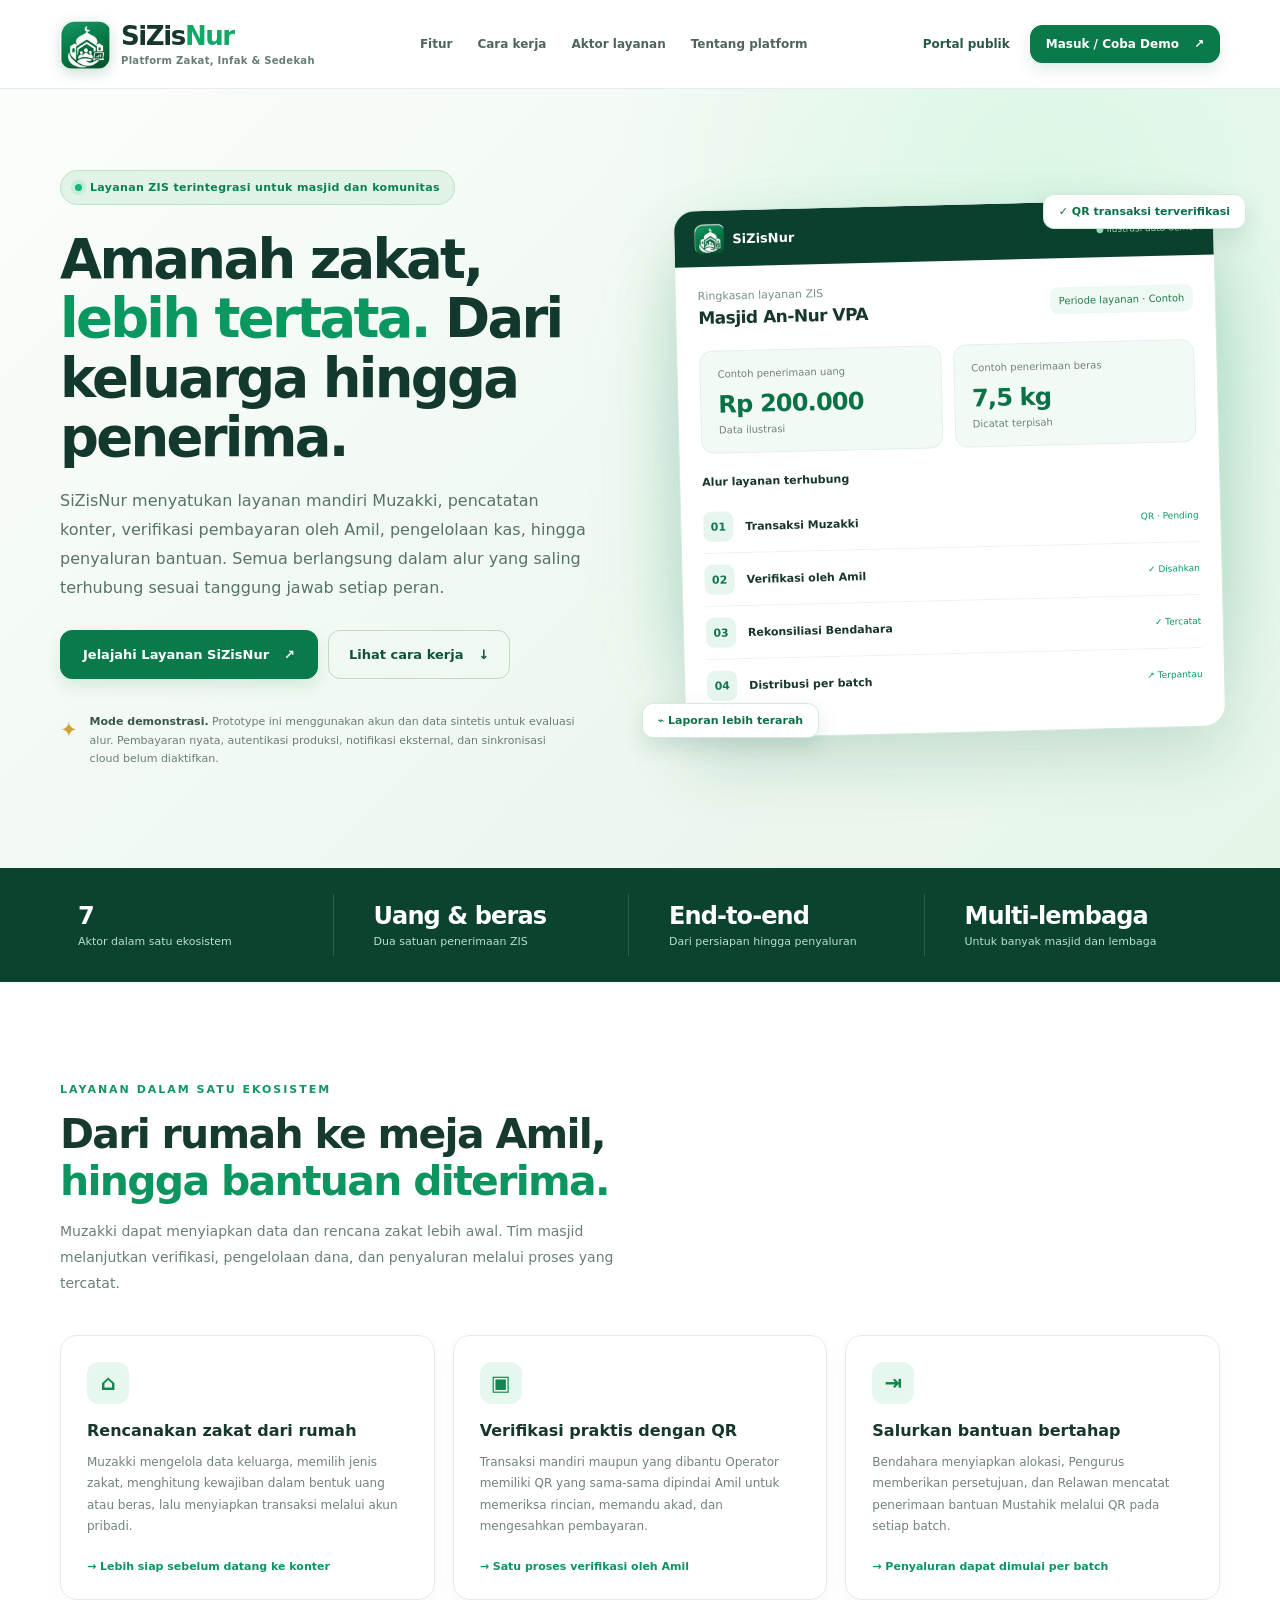
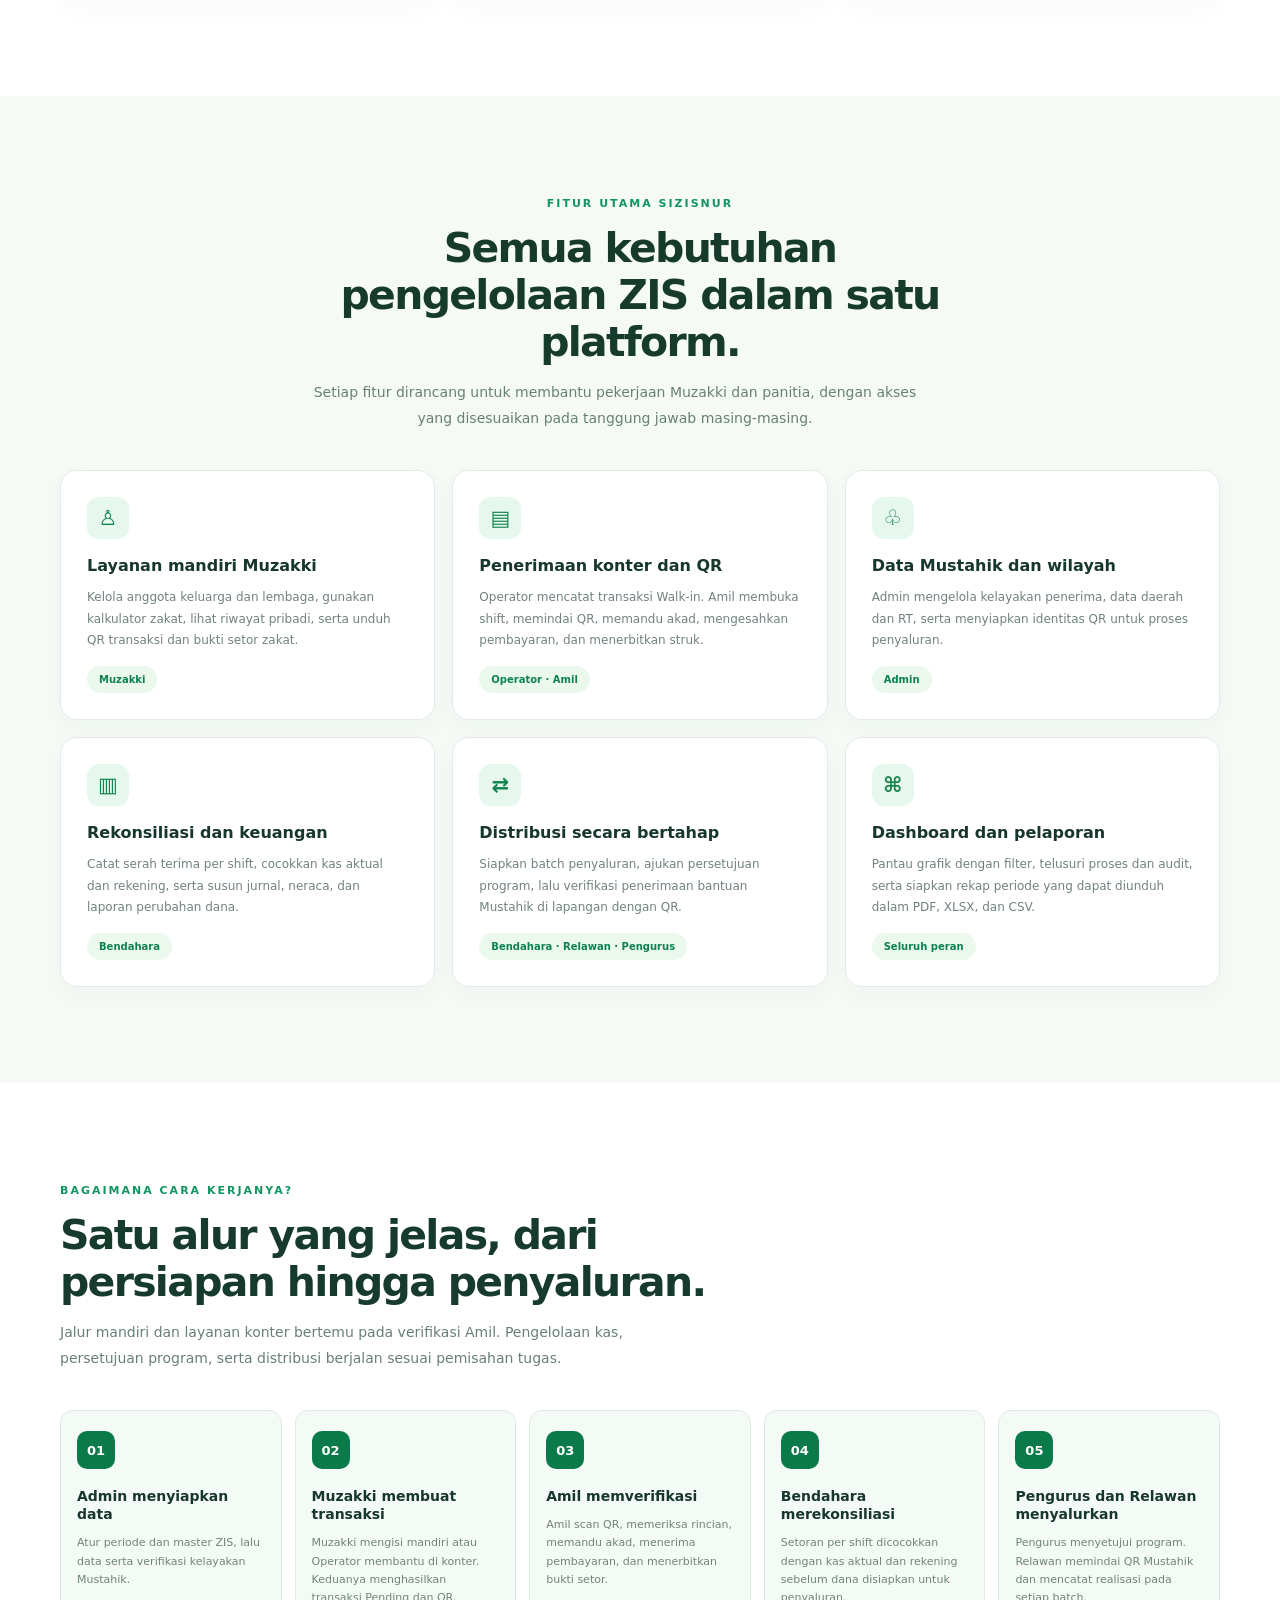
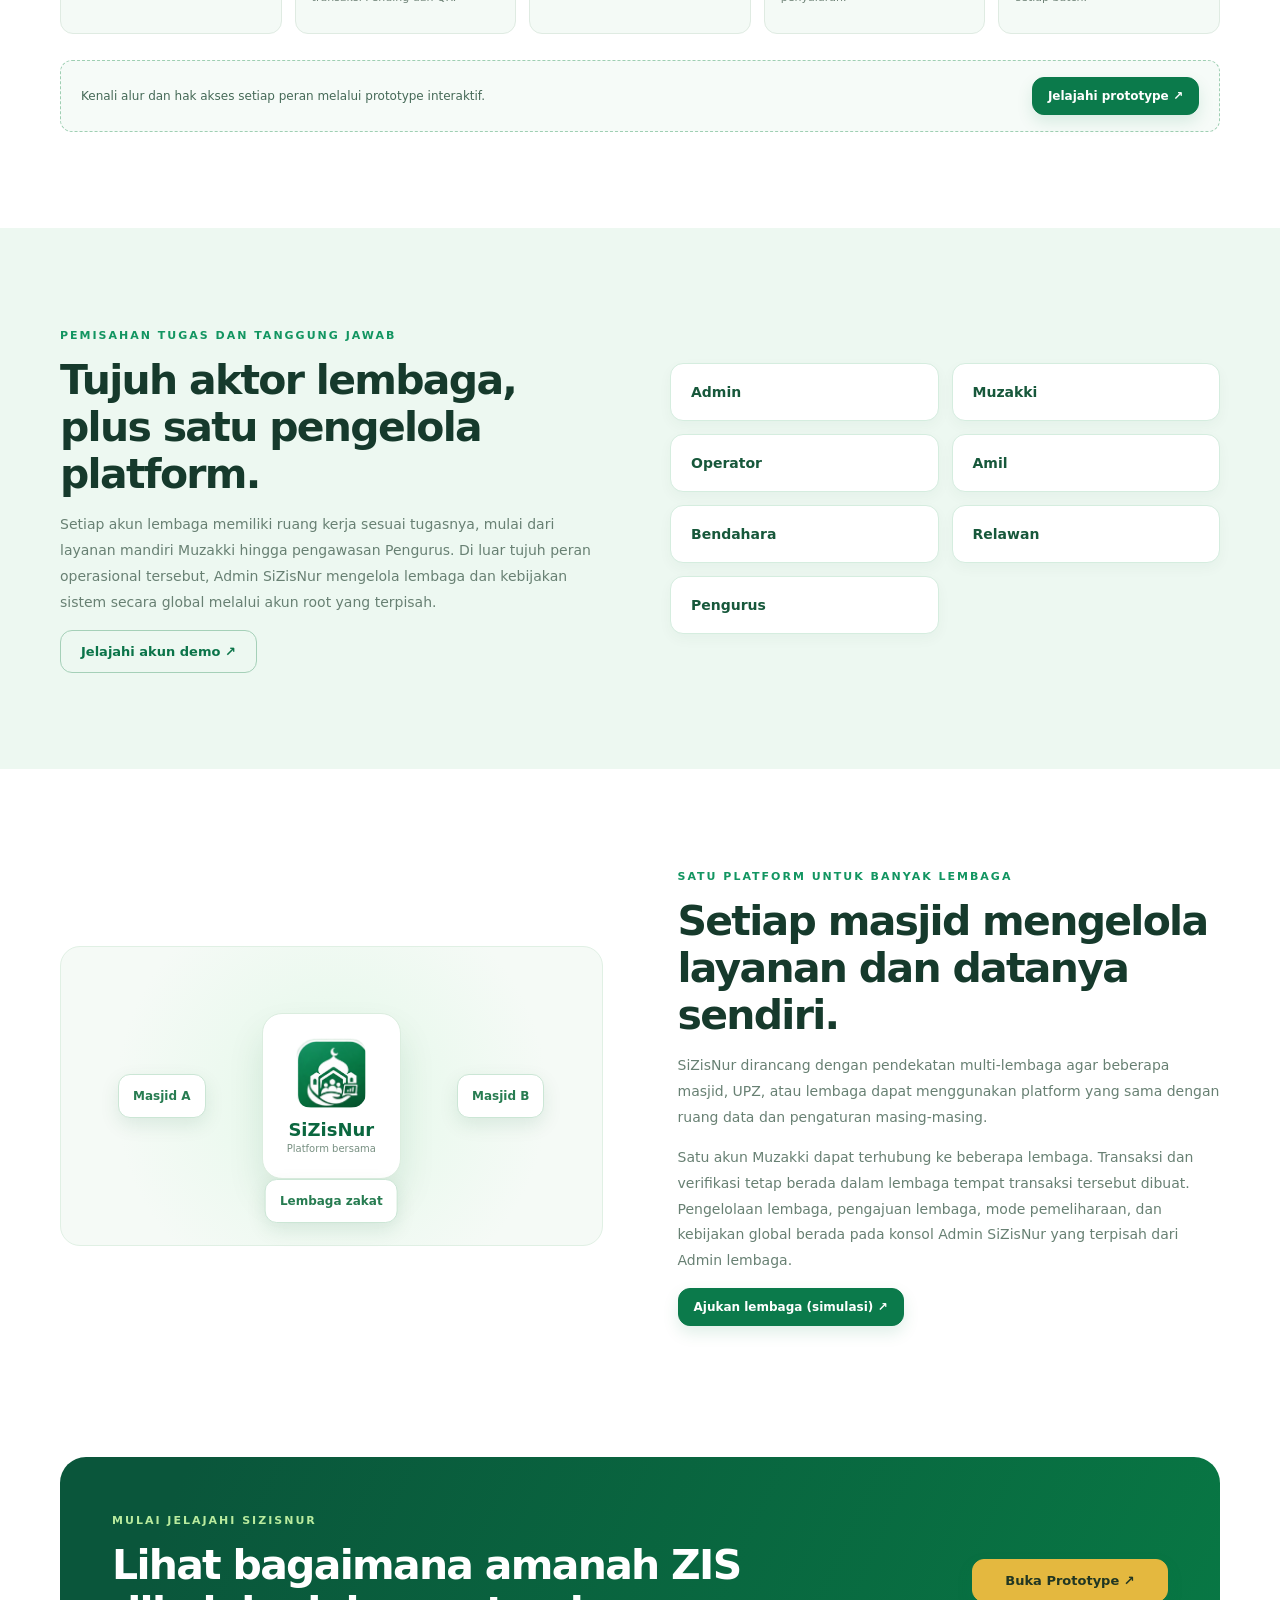
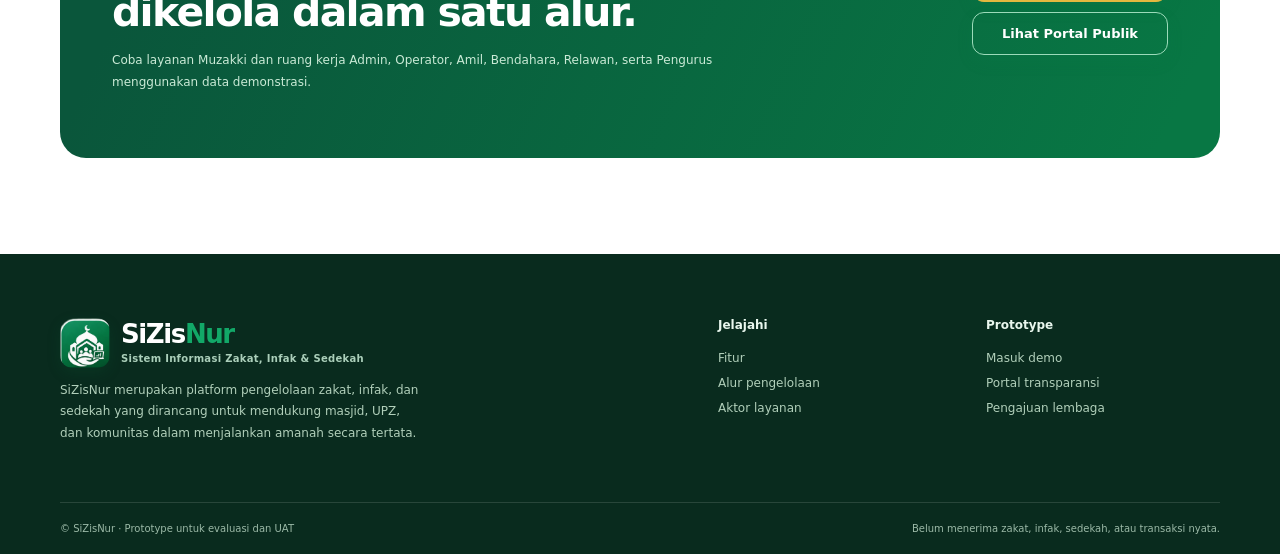
==== commit 721c0a63: "feat: add prototype settings" ====
--- a/index.html
+++ b/index.html
@@ -17,5 +17,7 @@
   <script src="js/app.js"></script>
   <script src="js/revision-v5.js"></script>
   <script src="js/platform-admin.js"></script>
+  <script src="js/public-portal.js"></script>
+  <script src="js/prototype-settings.js"></script>
 </body>
 </html>
--- a/css/style.css
+++ b/css/style.css
@@ -605,3 +605,94 @@
 @media(max-width:900px){.root-shell{grid-template-columns:215px minmax(0,1fr)}.root-side{padding:18px 10px}.root-metrics{grid-template-columns:repeat(2,minmax(0,1fr))}}
 @media(max-width:680px){.root-shell{grid-template-columns:1fr}.root-side{position:relative;height:auto;min-height:0;padding:12px}.root-brand{padding:3px 5px 12px}.root-side-label{padding:13px 5px 7px}.root-nav{display:flex;overflow-x:auto;padding-bottom:4px}.root-nav-btn{white-space:nowrap;flex:0 0 auto;padding:9px 10px}.root-nav-btn>span{width:auto}.root-side-foot{display:none}.root-topbar{align-items:flex-start;padding:14px;flex-direction:column}.root-topbar h1{font-size:19px}.root-top-actions{width:100%;justify-content:flex-start;flex-wrap:wrap}.root-user-pill{margin-right:auto}.root-content{padding:14px}.root-metrics{grid-template-columns:1fr 1fr}.root-content .table-wrap{overflow-x:auto}}
 @media(max-width:420px){.root-metrics{grid-template-columns:1fr}.root-top-actions .btn{font-size:10px}}
+
+/* Public multi-tenant transparency portal */
+.public-multitenant-body{max-width:1180px;padding-bottom:44px}
+.public-hero{display:flex;justify-content:space-between;align-items:center;gap:24px;background:linear-gradient(120deg,#0a4e4d,#087b6c 62%,#159b86);border-radius:18px;color:#fff;padding:clamp(22px,4vw,38px);margin-bottom:20px;overflow:hidden}
+.public-hero .lp-section-kicker{color:#b8e8dd;font-size:10px;letter-spacing:1.8px;font-weight:800}
+.public-hero h1,.public-detail-heading h1{margin:8px 0;font-size:clamp(25px,4vw,38px);letter-spacing:-.8px}
+.public-hero p{max-width:720px;color:#e1f6f0;font-size:13px;line-height:1.75;margin:8px 0 0}
+.public-hero-seal{min-width:132px;display:flex;flex-direction:column;align-items:center;gap:5px;background:#ffffff18;border:1px solid #ffffff38;border-radius:16px;padding:17px 20px;color:#fff}
+.public-hero-seal img{width:52px;height:52px;border-radius:13px;object-fit:cover}
+.public-hero-seal b{font-size:15px}.public-hero-seal small{font-size:10px;color:#d8f4ed}
+.public-global-stats{margin-bottom:20px}
+.public-directory-section,.public-verification-card{margin-bottom:18px}
+.public-section-head{display:flex;align-items:center;justify-content:space-between;gap:16px;margin-bottom:15px}
+.public-section-head h2,.public-detail-grid h2,.public-verification-card h2{margin:0 0 5px;font-size:17px}
+.public-section-head .caption{margin:0}
+.public-search{width:min(310px,100%)}
+.public-search input{width:100%;min-height:40px;border:1px solid var(--line);background:var(--panel);color:var(--text);border-radius:9px;padding:9px 12px;font-size:12px}
+.public-tenant-grid{display:grid;grid-template-columns:repeat(2,minmax(0,1fr));gap:14px}
+.public-tenant-card{margin:0;border:1px solid var(--line);box-shadow:0 4px 16px #17454c08}
+.public-tenant-card-head{display:flex;justify-content:space-between;gap:12px;align-items:flex-start}
+.public-tenant-card-head h3{font-size:16px;line-height:1.4;margin:10px 0 3px}
+.public-tenant-card-head .caption{margin:0}
+.public-tenant-mark{display:grid;place-items:center;background:var(--main-w);color:var(--main);height:38px;width:38px;border-radius:11px;font-size:21px;flex:none}
+.public-tenant-stats{display:grid;grid-template-columns:repeat(2,minmax(0,1fr));gap:12px;margin:18px 0 14px;padding:13px 0;border-top:1px solid var(--line);border-bottom:1px solid var(--line)}
+.public-tenant-stats div{display:grid;gap:5px;min-width:0}
+.public-tenant-stats small,.public-receipt-facts small{font-size:10px;color:var(--muted)}
+.public-tenant-stats b{font-size:14px;overflow-wrap:anywhere}
+.public-tenant-card-foot{display:flex;justify-content:flex-end}
+.public-verify-layout{display:grid;grid-template-columns:1fr 1fr;gap:16px;align-items:start}
+.public-camera-panel,.public-manual-panel{background:var(--soft);border:1px solid var(--line);border-radius:11px;padding:14px;min-width:0}
+.public-camera-actions{display:flex;gap:8px;flex-wrap:wrap}
+.public-camera-preview{width:100%;max-height:290px;background:#071a20;border-radius:10px;object-fit:cover;margin-top:12px}
+.public-camera-panel .caption{line-height:1.6;margin:12px 0 0}
+.public-verify-form{display:flex;flex-direction:column;gap:12px}
+.public-verify-form .field{width:100%}
+.public-receipt-status{margin:18px 0 0}
+.public-receipt-status-title{display:flex;gap:9px;align-items:center;font-size:14px}
+.public-receipt-status-title span{display:grid;place-items:center;width:25px;height:25px;border-radius:50%;background:#ffffff9c;font-weight:900;font-size:17px}
+.public-receipt-status p{margin:9px 0 13px}
+.public-receipt-facts{display:grid;grid-template-columns:repeat(2,minmax(0,1fr));gap:11px;border-top:1px solid #7f999c45;padding-top:12px}
+.public-receipt-facts div{display:grid;gap:4px;min-width:0}
+.public-receipt-facts b{font-size:11px;overflow-wrap:anywhere}
+.public-verification-privacy{display:block;margin-top:12px;opacity:.85}
+.public-privacy-note{margin-top:14px}
+.public-detail-toolbar{display:flex;align-items:center;justify-content:space-between;margin-bottom:18px}
+.public-detail-heading{margin:4px 0 20px}
+.public-detail-heading .lp-section-kicker{font-size:10px;letter-spacing:1.7px;color:var(--main);font-weight:850}
+.public-detail-heading p{color:var(--muted);margin:3px 0;font-size:13px}
+.public-detail-grid{margin-bottom:18px}
+.public-category-list{display:grid;gap:8px;margin:13px 0}
+.public-category-row{display:grid;grid-template-columns:minmax(0,1fr) auto auto;gap:12px;padding:9px 0;border-bottom:1px solid var(--line);font-size:11px}
+.public-category-row b{font-size:12px}
+.public-distribution-total{display:grid;gap:5px;padding:13px 0;border-bottom:1px solid var(--line)}
+.public-distribution-total small{color:var(--muted);font-size:11px}
+.public-distribution-total b{font-size:21px;color:var(--main)}
+.public-tenant-card[hidden]{display:none!important}
+@media(max-width:760px){.public-hero{align-items:flex-start}.public-hero-seal{min-width:90px;padding:12px}.public-hero-seal img{width:40px;height:40px}.public-tenant-grid{grid-template-columns:1fr}.public-section-head{align-items:stretch;flex-direction:column}.public-search{width:100%}.public-verify-layout{grid-template-columns:1fr}.public-hero h1{font-size:26px}.public-detail-grid{grid-template-columns:1fr}}
+@media(max-width:430px){.public-hero{flex-direction:column}.public-hero-seal{flex-direction:row;width:100%;justify-content:flex-start}.public-hero-seal img{width:34px;height:34px}.public-receipt-facts{grid-template-columns:1fr 1fr}.public-category-row{grid-template-columns:1fr auto}.public-category-row span:last-child{grid-column:2}}
+.public-global-stats{grid-template-columns:repeat(3,minmax(0,1fr))}
+@media(max-width:760px){.public-global-stats{grid-template-columns:repeat(2,minmax(0,1fr))}}
+@media(max-width:430px){.public-global-stats{grid-template-columns:1fr}}
+
+/* Prototype data maintenance — Admin SiZisNur only */
+.proto-settings-stats{grid-template-columns:repeat(4,minmax(0,1fr));margin:16px 0 20px}
+.proto-settings-grid{display:grid;grid-template-columns:repeat(2,minmax(0,1fr));gap:14px;margin-bottom:18px}
+.proto-setting-card{display:flex;flex-direction:column;align-items:flex-start;gap:9px;padding:18px;min-width:0}
+.proto-setting-card h3{font-size:15px;margin:0}
+.proto-setting-card p{font-size:12px;line-height:1.7;color:var(--muted);margin:0;flex:1}
+.proto-setting-card small{display:block;font-size:10px;color:var(--muted);line-height:1.6}
+.proto-setting-card .alert{width:100%;font-size:11px;line-height:1.6}
+.proto-setting-card.danger{border-color:#e4b4b4;background:linear-gradient(145deg,var(--panel),#fff8f8)}
+body.dark .proto-setting-card.danger{background:linear-gradient(145deg,var(--panel),#302326);border-color:#72464a}
+.proto-setting-icon{display:grid;place-items:center;width:38px;height:38px;border-radius:11px;background:var(--main-w);color:var(--main);font-size:22px;font-weight:800}
+.proto-file-label{display:inline-flex;align-items:center;min-height:38px;padding:8px 12px;border:1px dashed var(--line);border-radius:9px;font-size:11px;font-weight:750;cursor:pointer}
+.proto-file-input{max-width:100%;font-size:11px;color:var(--muted)}
+.proto-confirm-card{margin:16px 0;border:1px solid #d2a34d;background:linear-gradient(145deg,var(--panel),#fffbef)}
+.proto-confirm-card.danger{border-color:#ca7777;background:linear-gradient(145deg,var(--panel),#fff5f5)}
+body.dark .proto-confirm-card{background:linear-gradient(145deg,var(--panel),#343022)}
+body.dark .proto-confirm-card.danger{background:linear-gradient(145deg,var(--panel),#302326)}
+.proto-confirm-head h3{margin:10px 0 5px;font-size:16px}
+.proto-confirm-head p{font-size:12px;color:var(--muted);line-height:1.7;margin:0}
+.proto-confirm-stats{display:grid;grid-template-columns:repeat(4,minmax(0,1fr));gap:9px;margin:16px 0}
+.proto-confirm-stats>span{display:grid;gap:3px;padding:11px;background:var(--soft);border-radius:9px;font-size:19px;font-weight:850}
+.proto-confirm-stats small{font-size:10px;color:var(--muted);font-weight:600}
+.proto-settings-bottom{margin-top:16px}
+.proto-session-card{display:flex;align-items:center;justify-content:space-between;gap:16px;margin-top:16px}
+.proto-session-card h3{margin:0 0 4px;font-size:14px}
+.proto-session-card p{margin:0;color:var(--muted);font-size:11px;line-height:1.6}
+.proto-session-card .actions{display:flex;gap:8px;flex-wrap:wrap}
+@media(max-width:850px){.proto-settings-stats{grid-template-columns:repeat(2,minmax(0,1fr))}.proto-settings-grid{grid-template-columns:1fr}}
+@media(max-width:600px){.proto-settings-stats{grid-template-columns:1fr 1fr}.proto-confirm-stats{grid-template-columns:repeat(2,minmax(0,1fr))}.proto-session-card{align-items:flex-start;flex-direction:column}.proto-session-card .actions{width:100%}}
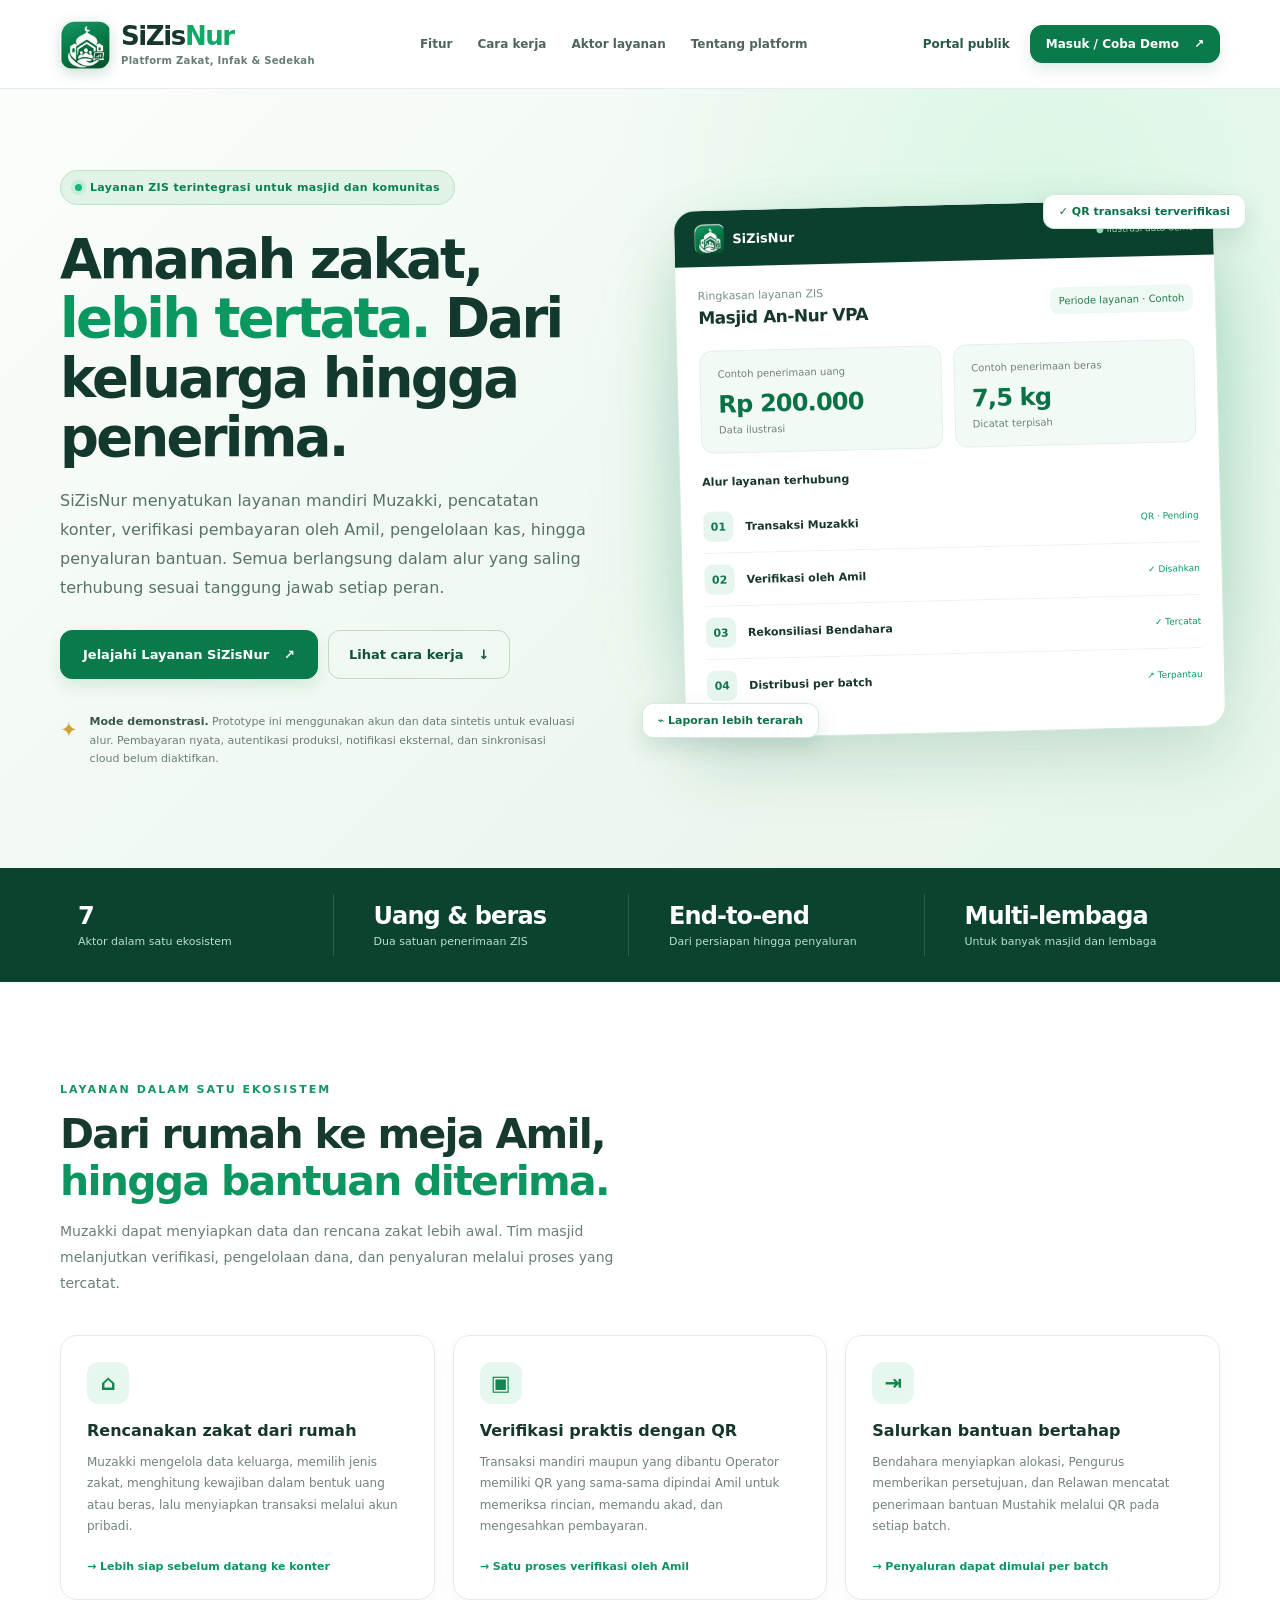
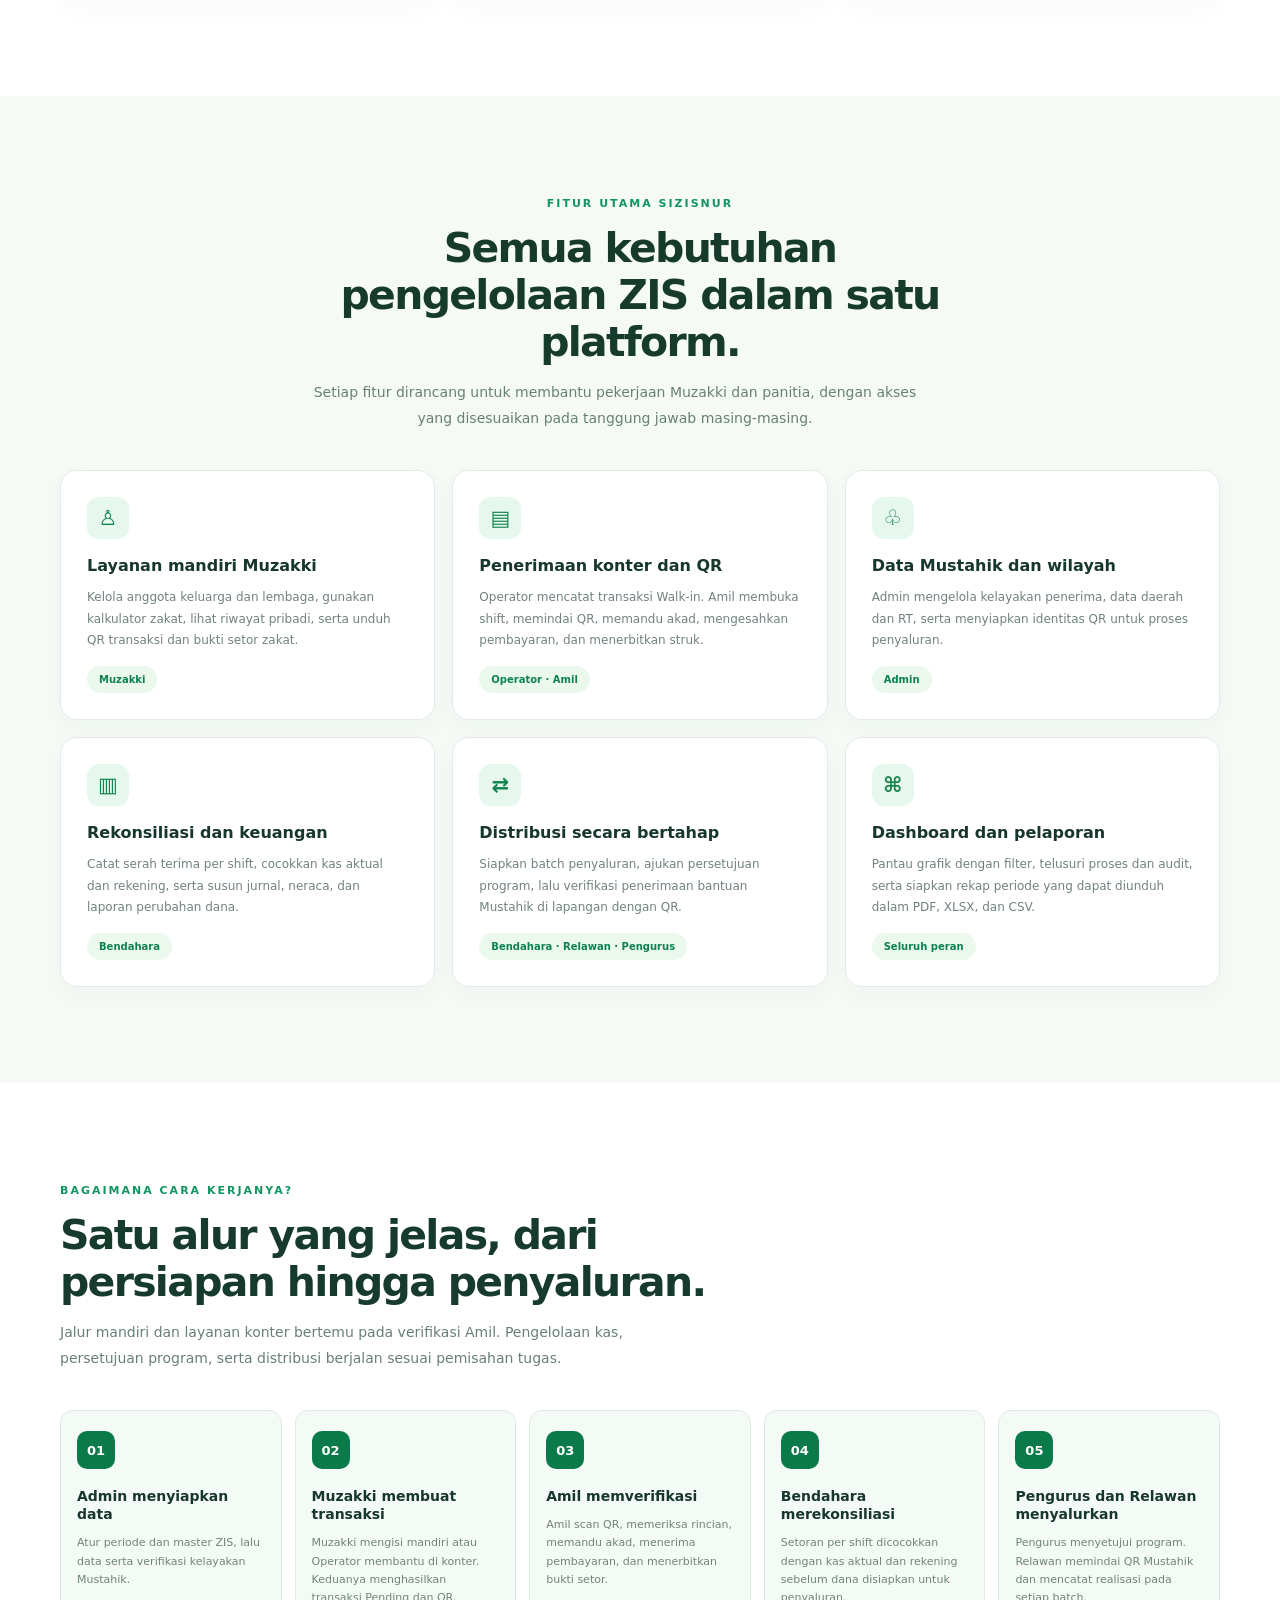
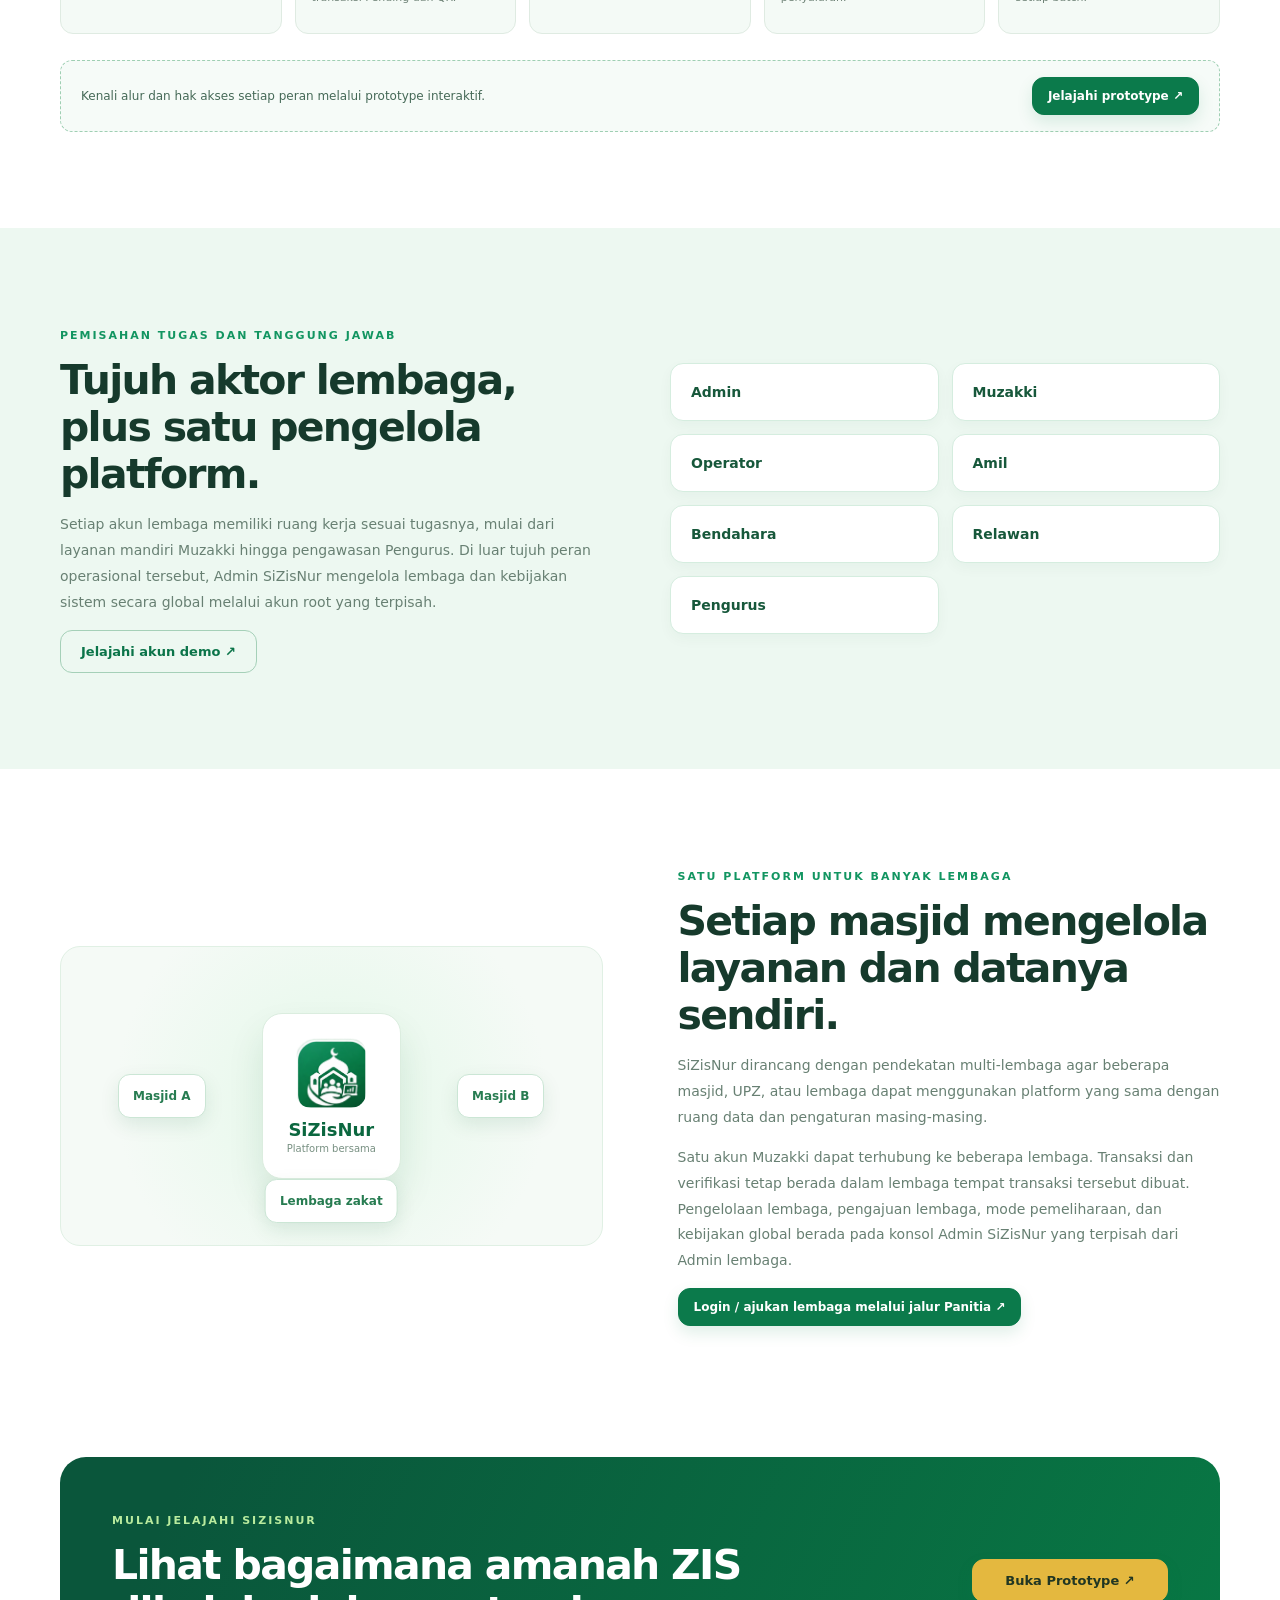
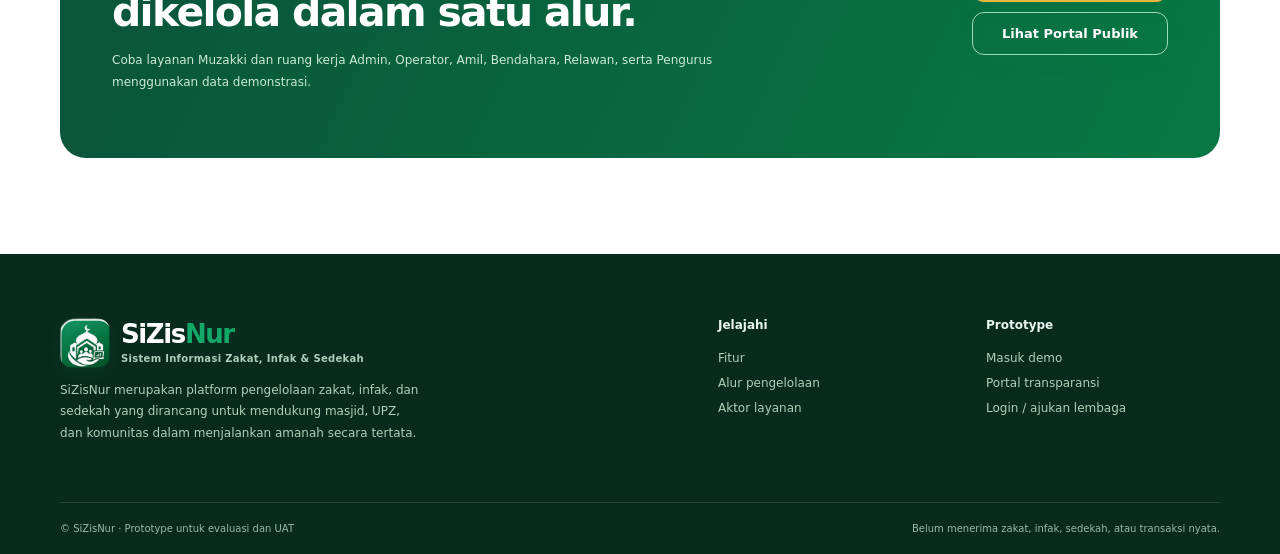
==== commit c1bc4684: "feat: redesign the login and registration flow" ====
--- a/index.html
+++ b/index.html
@@ -19,5 +19,6 @@
   <script src="js/platform-admin.js"></script>
   <script src="js/public-portal.js"></script>
   <script src="js/prototype-settings.js"></script>
+  <script src="js/authentication.js"></script>
 </body>
 </html>
--- a/css/style.css
+++ b/css/style.css
@@ -696,3 +696,100 @@
 .proto-session-card .actions{display:flex;gap:8px;flex-wrap:wrap}
 @media(max-width:850px){.proto-settings-stats{grid-template-columns:repeat(2,minmax(0,1fr))}.proto-settings-grid{grid-template-columns:1fr}}
 @media(max-width:600px){.proto-settings-stats{grid-template-columns:1fr 1fr}.proto-confirm-stats{grid-template-columns:repeat(2,minmax(0,1fr))}.proto-session-card{align-items:flex-start;flex-direction:column}.proto-session-card .actions{width:100%}}
+
+/* Public institution profile, location simulation and photo carousel */
+.tenant-join-profile{display:grid;gap:13px;margin:14px 0 18px;padding:16px;border:1px solid var(--line);border-radius:14px;background:var(--panel);min-width:0}
+.tenant-join-profile-head,.tenant-profile-card-head,.tenant-public-profile-heading{display:flex;align-items:center;justify-content:space-between;gap:14px;flex-wrap:wrap}
+.tenant-code-label,.tenant-profile-code small{display:block;color:var(--muted);font-size:9px;letter-spacing:1.25px;font-weight:850}
+.tenant-public-code{display:block;margin-top:4px;font-family:ui-monospace,SFMono-Regular,Menlo,monospace;font-size:18px;letter-spacing:.7px;color:var(--main);font-weight:900}
+.tenant-join-profile h3,.tenant-public-profile-heading h3{font-size:17px;margin:0}
+.tenant-join-area{margin:-8px 0 0;color:var(--muted);font-size:12px;line-height:1.65}
+.tenant-join-address{padding:12px 14px;border-radius:10px;background:var(--soft);font-size:12px;line-height:1.7;overflow-wrap:anywhere}
+.tenant-join-address p{margin:4px 0;color:var(--text)}
+.tenant-join-address small{display:block;color:var(--muted);font-size:10px}
+.tenant-map-card{min-width:0;border:1px solid var(--line);border-radius:12px;overflow:hidden;background:var(--panel)}
+.tenant-map-head{display:flex;align-items:center;justify-content:space-between;gap:10px;padding:11px 13px}
+.tenant-map-head>div{display:grid;gap:2px}
+.tenant-map-head b{font-size:12px}
+.tenant-map-head small{font-size:10px;color:var(--muted)}
+.tenant-map-tag{padding:4px 7px;border-radius:20px;background:var(--soft);color:var(--main);font-size:8px;letter-spacing:.9px;font-weight:900}
+.tenant-map-canvas{height:180px;position:relative;overflow:hidden;background:#e7f0e8}
+.tenant-map-canvas svg{width:100%;height:100%;display:block}
+.tenant-map-label{position:absolute;left:12px;bottom:10px;padding:5px 8px;border:1px solid rgba(255,255,255,.8);border-radius:7px;background:rgba(255,255,255,.88);color:#31563a;font-size:10px;font-weight:800;box-shadow:0 2px 7px #183a251a}
+.tenant-map-foot{display:flex;align-items:center;justify-content:space-between;gap:10px;padding:9px 12px;font-size:10px;color:var(--muted)}
+.tenant-map-foot a{color:var(--main);font-weight:800;text-decoration:none;white-space:nowrap}
+.tenant-map-disclaimer{margin:0;padding:0 12px 10px;color:var(--muted);font-size:9px;line-height:1.55}
+.tenant-gallery-section{display:grid;gap:9px;min-width:0}
+.tenant-gallery-heading{display:flex;align-items:center;justify-content:space-between;gap:10px}
+.tenant-gallery-heading>div:first-child{display:grid;gap:2px}
+.tenant-gallery-heading b{font-size:12px}
+.tenant-gallery-heading small{font-size:10px;color:var(--muted)}
+.tenant-gallery-actions{display:flex;gap:6px}
+.tenant-gallery-actions .btn{min-width:32px;padding:4px 9px;font-size:16px;line-height:1}
+.tenant-gallery-track{display:flex;gap:10px;overflow-x:auto;scroll-snap-type:x mandatory;scroll-behavior:smooth;padding:1px 1px 8px;overscroll-behavior-inline:contain;scrollbar-width:thin}
+.tenant-gallery-slide{flex:0 0 min(82%,360px);margin:0;position:relative;scroll-snap-align:start;overflow:hidden;border-radius:10px;background:var(--soft);border:1px solid var(--line)}
+.tenant-gallery-slide img{display:block;width:100%;height:180px;object-fit:cover;background:var(--soft)}
+.tenant-gallery-slide figcaption{padding:7px 10px;color:var(--muted);font-size:10px}
+.tenant-gallery-empty{display:grid;place-items:center;text-align:center;gap:5px;min-height:115px;padding:18px;border:1px dashed var(--line);border-radius:11px;background:var(--soft)}
+.tenant-gallery-empty>span{font-size:24px;color:var(--muted)}
+.tenant-gallery-empty b{font-size:11px}
+.tenant-gallery-empty p{max-width:320px;margin:0;color:var(--muted);font-size:10px;line-height:1.6}
+.tenant-profile-layout{display:grid;grid-template-columns:minmax(0,1.2fr) minmax(280px,.8fr);gap:14px;align-items:start}
+.tenant-profile-card-head{align-items:flex-start;margin-bottom:14px}
+.tenant-profile-card-head h3{margin:0 0 3px}
+.tenant-profile-code{display:grid;gap:2px;padding:8px 10px;border:1px solid var(--line);border-radius:9px;background:var(--soft)}
+.tenant-profile-code b{font-size:14px;color:var(--main)}
+.tenant-profile-layout .card>.tenant-map-card,.tenant-profile-layout .card>.tenant-gallery-section{margin-top:14px}
+.tenant-location-facts{display:grid;grid-template-columns:repeat(2,minmax(0,1fr));gap:8px}
+.tenant-location-facts>div{display:grid;gap:3px;padding:9px 10px;border-radius:9px;background:var(--soft);min-width:0}
+.tenant-location-facts small{font-size:9px;color:var(--muted)}
+.tenant-location-facts b{font-size:11px;overflow-wrap:anywhere}
+.tenant-public-profile{display:grid;gap:14px}
+.tenant-public-profile-heading{justify-content:flex-start}
+body.dark .tenant-map-canvas{filter:saturate(.8) brightness(.82)}
+body.dark .tenant-map-label{background:rgba(19,35,29,.9);border-color:#53685c;color:#d8ebdc}
+@media(max-width:900px){.tenant-profile-layout{grid-template-columns:1fr}}
+@media(max-width:600px){.tenant-map-canvas{height:155px}.tenant-gallery-slide{flex-basis:88%}.tenant-gallery-slide img{height:155px}.tenant-map-foot{align-items:flex-start;flex-direction:column;gap:5px}.tenant-join-profile{padding:12px}.tenant-location-facts{grid-template-columns:1fr 1fr}}
+
+/* Dedicated Muzakki account pages */
+.my-zis-services-page{padding:0;margin-top:0}
+.my-zis-services-content{gap:16px;padding:0}
+.my-zis-services-content>.card{margin:0}
+.simple-steps{display:grid;gap:8px;margin:0;padding-left:20px;color:var(--muted);font-size:12px;line-height:1.65}
+.simple-steps li{padding-left:3px}
+
+/* Authentication and registration flow — separate from direct demo access. */
+.auth-v2 .auth-box{max-width:560px}
+.auth-v2 .auth-box h2{margin:12px 0 8px}
+.auth-v2 .auth-form{display:grid;gap:13px;margin:18px 0 12px}
+.auth-v2 .auth-remember{margin-top:0;color:var(--muted)}
+.auth-v2 .auth-choice-grid{display:grid;grid-template-columns:1fr 1fr;gap:13px;margin:22px 0}
+.auth-v2 .auth-choice{display:flex;flex-direction:column;align-items:flex-start;text-align:left;gap:9px;border:1px solid var(--line);background:var(--panel);color:var(--text);padding:20px;border-radius:14px;min-height:190px;box-shadow:var(--shadow)}
+.auth-v2 .auth-choice:hover{border-color:var(--main);background:var(--main-w);transform:translateY(-1px)}
+.auth-v2 .auth-choice-icon{display:grid;place-items:center;width:42px;height:42px;border-radius:12px;background:var(--main-w);color:var(--main);font-size:23px}
+.auth-v2 .auth-choice b{font-size:16px}
+.auth-v2 .auth-choice small{font-size:11px;line-height:1.55;color:var(--muted)}
+.auth-v2 .auth-choice strong{font-size:11px;color:var(--main);margin-top:auto}
+.auth-demo-separate{display:flex;justify-content:space-between;align-items:center;gap:14px;border:1px dashed #9db6b7;background:var(--soft);border-radius:12px;padding:15px;margin-top:18px}
+.auth-demo-separate b{font-size:12px}.auth-demo-separate p{font-size:11px;line-height:1.5;color:var(--muted);margin:5px 0 0}
+.auth-public-links{display:flex;justify-content:flex-end;margin-top:13px}
+.auth-divider{display:flex;align-items:center;gap:10px;color:var(--muted);font-size:11px;margin:18px 0 12px}
+.auth-divider:before,.auth-divider:after{content:'';height:1px;background:var(--line);flex:1}
+.auth-social-grid{display:grid;grid-template-columns:repeat(3,1fr);gap:8px}
+.auth-social{display:flex;justify-content:center;align-items:center;gap:8px;background:var(--panel);border:1px solid var(--line);border-radius:9px;min-height:42px;font-size:11px;font-weight:700;color:var(--text)}
+.auth-social:hover{border-color:var(--main);background:var(--soft)}
+.auth-social b{font-size:16px}.social-google{color:#4285f4}.social-facebook{color:#1877f2}.social-apple{color:var(--text)}
+.auth-register-link{text-align:center;font-size:12px;color:var(--muted);margin:20px 0 6px}
+.auth-register-link button,.auth-link{border:0;background:transparent;padding:0;color:var(--main);font-size:12px;font-weight:800}
+.auth-link{font-size:11px;text-decoration:underline}
+.auth-demo-grid{display:grid;grid-template-columns:repeat(2,minmax(0,1fr));gap:8px;margin:10px 0 18px}
+.auth-demo-tile{display:flex;flex-direction:column;align-items:flex-start;gap:4px;text-align:left;background:var(--panel);color:var(--text);border:1px solid var(--line);border-radius:10px;padding:11px}
+.auth-demo-tile:hover{border-color:var(--main);background:var(--main-w)}
+.auth-demo-tile b{font-size:12px}.auth-demo-tile span{font-size:10px;color:var(--main);font-weight:700}.auth-demo-tile small{font-size:10px;color:var(--muted);overflow-wrap:anywhere}
+.auth-demo-root{border-color:#b49a5b}
+.auth-section-heading{font-size:12px;margin:18px 0 8px}
+.auth-terms{margin:8px 0;color:var(--muted);align-items:flex-start;line-height:1.5}
+.auth-terms input{margin-top:2px}
+.auth-footnote{border-top:1px solid var(--line);padding-top:13px;margin-top:20px;color:var(--muted);font-size:10px;line-height:1.6}
+.auth-submit{min-width:180px}
+@media(max-width:760px){.auth-v2 .auth-choice-grid{grid-template-columns:1fr}.auth-v2 .auth-choice{min-height:150px}.auth-demo-separate{align-items:flex-start;flex-direction:column}.auth-demo-grid{grid-template-columns:1fr}.auth-v2 .auth-box h2{font-size:24px}}
